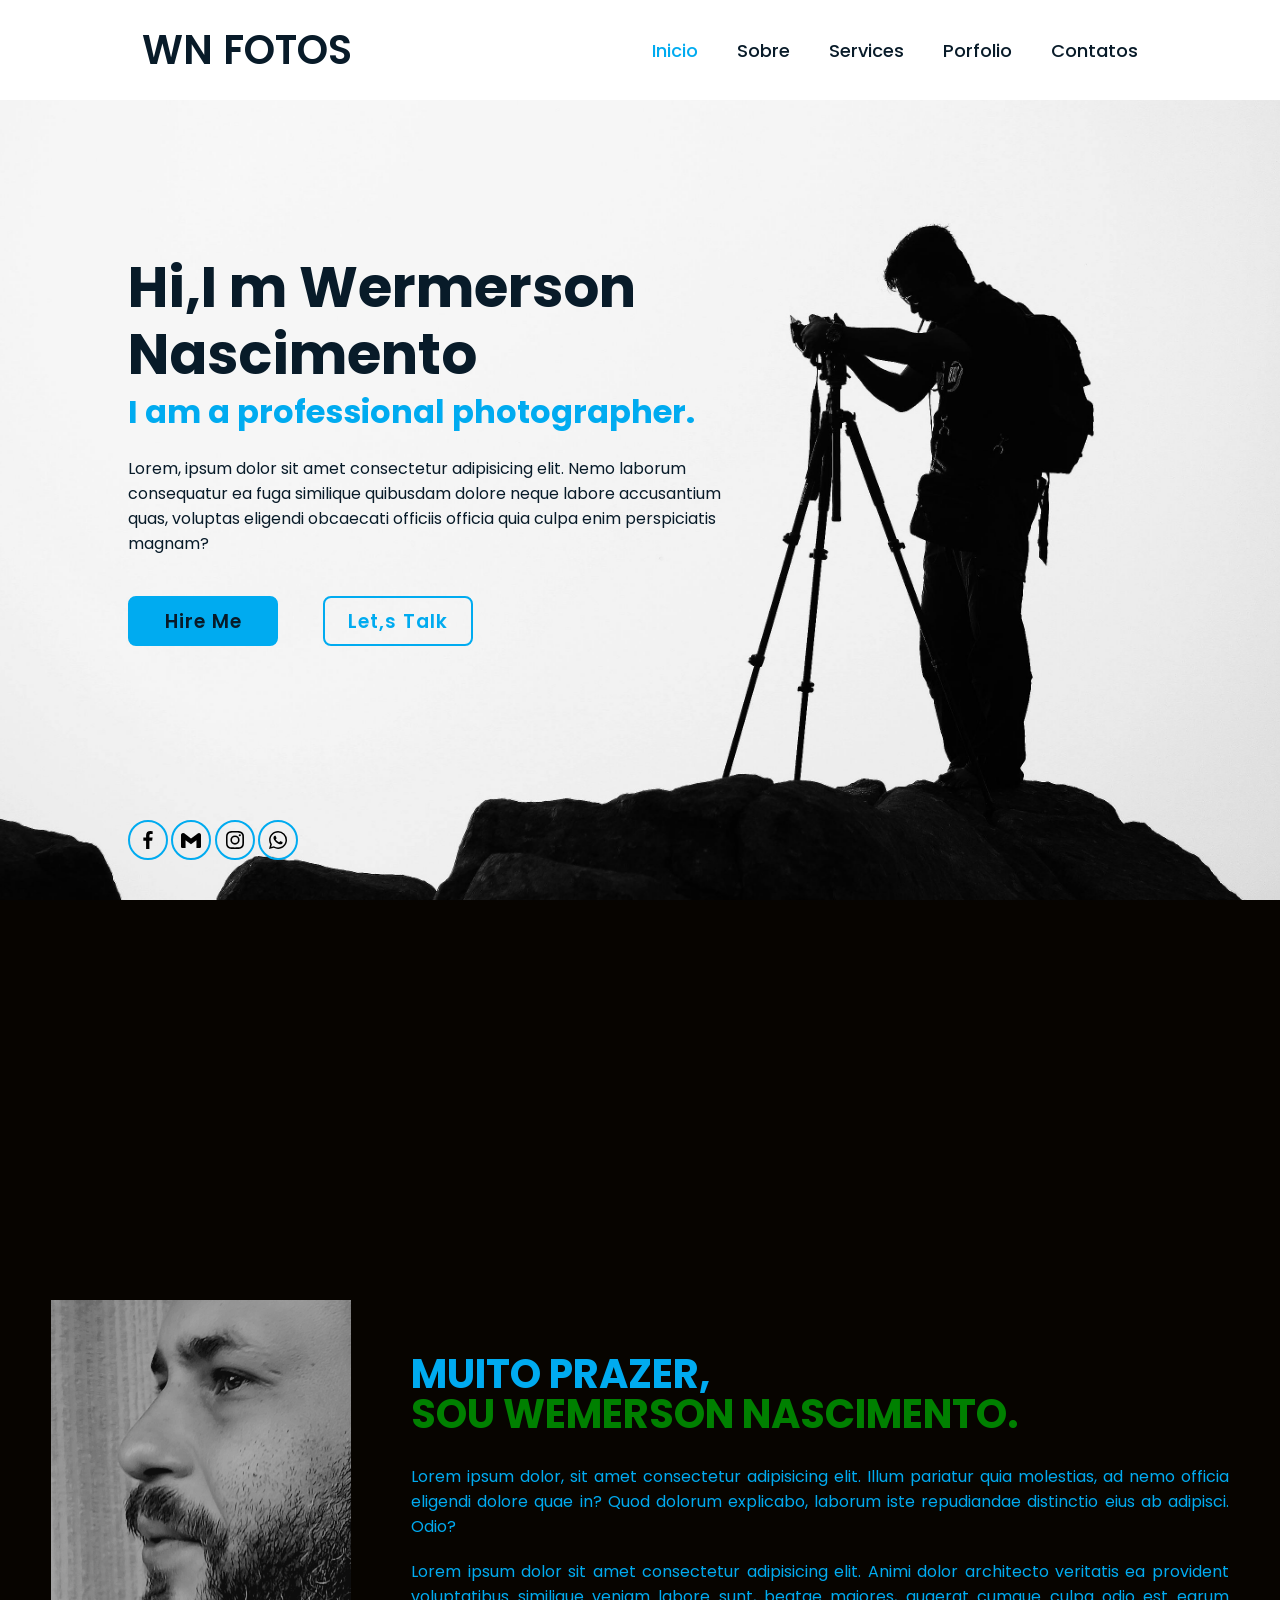
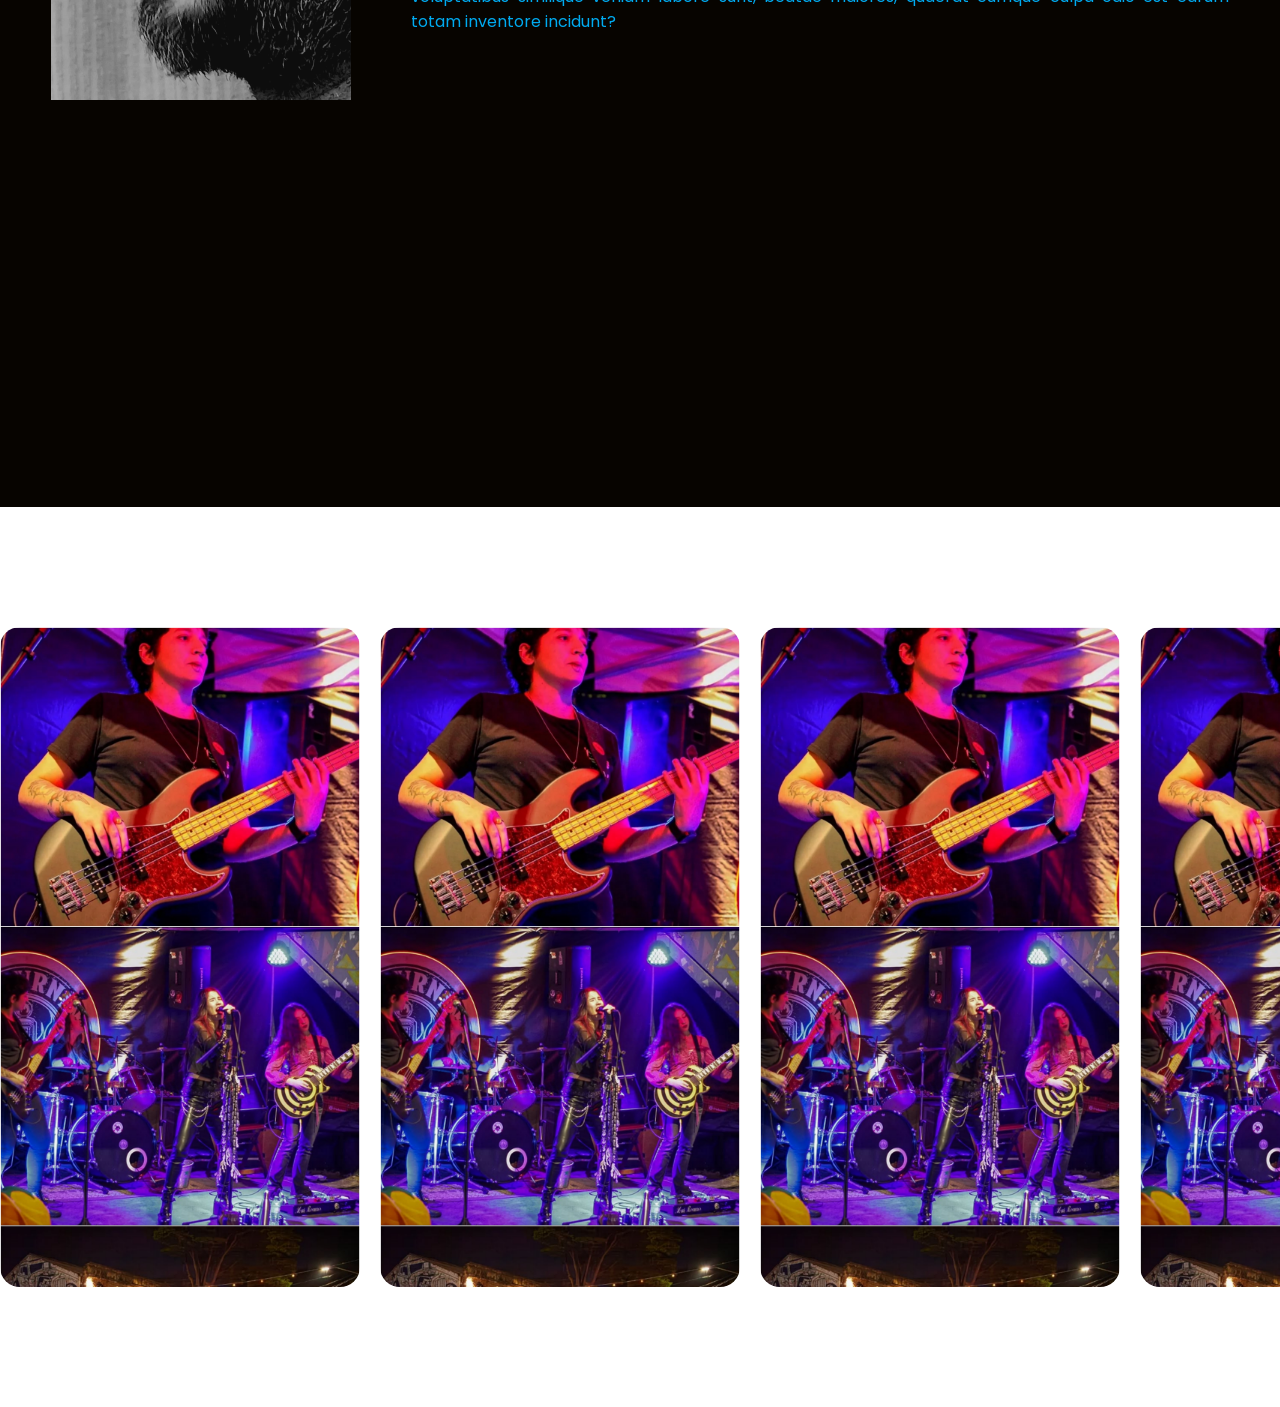
==== index.html @ 3c7fb1c6 "Add files via upload" ====
<!DOCTYPE html>
<html lang="PT-BR">
<head>
    <meta charset="UTF-8">
    <meta name="viewport" content="width=device-width, initial-scale=1.0">
    <title>WN FOTOGRAFIA</title>
    <link href='https://unpkg.com/boxicons@2.1.4/css/boxicons.min.css' rel='stylesheet'>
    <link rel="stylesheet" href="./styles.css">
</head>
<body>

    <header class="header">
        <a href="#" class="logo">WN FOTOS</a>

        <nav class="navbar">
            <a href="#" class="active">Inicio</a>
            <a href="#">Sobre</a>
            <a href="#">Services</a>
            <a href="#">Porfolio</a>
            <a href="#">Contatos</a>
        </nav>
    </header>

    <section class="home" id="home">
        <div class="home-content">
            <h1>Hi,I m Wermerson <br>Nascimento</h1>
            <h3>I am a professional photographer.</h3>
            <p>Lorem, ipsum dolor sit amet consectetur adipisicing elit. Nemo laborum consequatur ea fuga similique quibusdam dolore neque labore accusantium quas, voluptas eligendi obcaecati officiis officia quia culpa enim perspiciatis magnam?</p>
       
            <div class="btn-box">
                <a href="#">Hire Me </a>

                <a href="#">Let,s Talk </a>
            
            </div>
       </div>

       <div class="home-sci">
        <a href=""> <img src="/img/bxl-facebook.svg" alt="Facebook"></a>
        <a href=""> <img src="./img/bxl-gmail.svg" alt="Gmail"></a>
        <a href=""> <img src="./img/bxl-instagram.svg" alt="instagram"></a>
        <a href=""><img src="./img/bxl-whatsapp.svg" alt="bxl-whatsapp"></a>
       </div>


       <span class="home-imgHover"></span>


    </section>


    <!-- seçao sobre -->

    <section class="sobre" id="sobre">
        <div class="interface">
            <div class="flex">
                <div class="img-sobre">
                    <img src="/img/Img sobre.jpeg" alt="Foto perfil">
                </div>
                <div class="txt-sobre">
                    <h2>MUITO PRAZER,
                         <span>SOU WEMERSON NASCIMENTO.</span></h2>
                         <p>Lorem ipsum dolor, sit amet consectetur adipisicing elit. Illum pariatur quia molestias, ad nemo officia eligendi dolore quae in? Quod dolorum explicabo, laborum iste repudiandae distinctio eius ab adipisci. Odio?</p>
                         <p>Lorem ipsum dolor sit amet consectetur adipisicing elit. Animi dolor architecto veritatis ea provident voluptatibus similique veniam labore sunt, beatae maiores, quaerat cumque culpa odio est earum totam inventore incidunt?</p>

                         

                        
                    
                </div>

                
                
            </div>
        </div>
        

    </section>


    <!--Seçao services-->


    <section class="services" id="services">

        
       

        
            <div class="img-port site1"></div>
            <div class="img-port site2"></div>
            <div class="img-port site3"></div>
            <div class="img-port site3"></div>
       

      
    </section>

   
    
</body>
</html>
---- styles.css ----
@import url('https://fonts.googleapis.com/css2?family=Poppins:ital,wght@0,100;0,200;0,300;0,400;0,500;0,600;0,700;0,800;0,900;1,100;1,200;1,300;1,400;1,500;1,600;1,700;1,800;1,900&display=swap');



* {
   
    margin: 0 ;
    padding: 0;
    box-sizing: border-box;
    font-family: 'Poppins', sans-serif ;
    text-decoration: none;
    border: none;
    outline: none;
    scroll-behavior: smooth;
}

html{
    font-family: 'Poppins', sans-serif;
    font-size: 16px;
}




body {
  

    
  
    color: #081b29;

}

.header {
    position: fixed;
    top: 0;
    left: 0;
    width: 100%;
    padding: 20px 10px;
    background:white ;
    display: flex;
    justify-content:space-around;
    align-items: center;
    z-index: 100;
}

.logo   {
    position: relative;
    font-size: 40px;
    color: #081b29;
    text-decoration: none;
    font-weight: 600;
}

.logo::before{
    content: '' ;
    position: absolute;
    top: 0;
    right: 0;
    width: 100%;
    height: 100%;
    background: #f6f6f6;
    animation: showRight 1s ease forwards;
    animation-delay: .4s;
}

.header :hover{
    color:#00abf0;

}

.navbar a {
    font-size: 18px;
    color:#081b29;
    text-decoration: none;
    font-weight: 500;
    margin-left: 35px;

}

.navbar a:hover,
.navbar a.active{
    color:#00abf0;
}

.home {
    height: 100vh;
    background: url('/img/pexels-pok-rie-33563-305086.jpg') no-repeat;
    background-size: cover;
    background-position: center;
    display: flex;
    align-items: center;
    padding: 0 10%;

}

.home-content{
    
    max-width: 600px;

}

.home-content h1{
    position: relative;
    font-size: 56px;
    font-weight: 700;
    line-height: 1.2 ;

}


.home-content h1::before{
    content: '' ;
    position: absolute;
    top: 0;
    right: 0;
    width: 100%;
    height: 100%;
    background:#f6f6f6;
    animation: showRight 1s ease forwards;
    animation-delay: 1s;
}

.home-content h3{
    position: relative;
    font-size: 32px;
    font-weight: 700;
    color: #00abf0;
}


.home-content h3::before{
    content: '' ;
    position: absolute;
    top: 0;
    right: 0;
    width: 100%;
    height: 100%;
    background:#f6f6f6;
    animation: showRight 1s ease forwards;
    animation-delay: 1s;
}

.home-content p {
    position: relative;
    
    font-size: 16px;
    margin: 20px  0 40px;
    
}

.home-content p::before{
    content: '' ;
    position: absolute;
    top: 0;
    right: 0;
    width: 100%;
    height: 100%;
    background: #f6f6f6 ;
    animation: showRight 1s ease forwards;
    animation-delay: 1.6s;
}




.home-content .btn-box{
    position: relative;
    display: flex;
    justify-content: space-between;
    width: 345px;
    height: 50px;}


    .home-content .btn-box::before{
        content: '' ;
        position: absolute;
        top: 0;
        right: 0;
        width: 100%;
        height: 100%;
        background:#f6f6f6;
        animation: showRight 1s ease forwards;
        animation-delay: 1.9s;
        z-index: 2;
    }
    


.btn-box a {
    display: flex;
    position: relative;
    display: inline-flex;
    justify-content: center;
    align-items: center;
    width: 150px;
    height: 100%;
    background: #00abf0;
    border: 2px solid #00abf0;
    border-radius: 8px;
    font-size: 19px;
    color: #081b29;
    text-decoration: none;
    font-weight: 600;
    letter-spacing: 1px;
    z-index: 1;
    overflow: hidden;
    transition: .5s;
}

.btn-box a:hover {
    color: #00abf0;

}

.btn-box a:nth-child(2) {
    background: transparent;
    color: #00abf0;
}

.btn-box a:nth-child(2):hover {
    color: #081b29;
}

.btn-box a:nth-child(2)::before{
    background:#00abf0;
} 




.btn-box a::before {
    content: '';
    position: absolute;
    top: 0;
    left: 0;
    width: 0;
    height: 100%;
    background:#081b29;
    z-index: -1;
    transition: .5s;

}

.btn-box a:hover::before {
    width: 100%;
}


.home-sci{
    position:absolute;
bottom: 40px;
width: 170px;

display: flex;
justify-content: space-between;
}


.home-sci::before{
    content: '' ;
    position: absolute;
    top: 0;
    right: 0;
    width: 100%;
    height: 100%;
    background:#f6f6f6;
    animation: showRight 1s ease forwards;
    animation-delay: 2s;
    z-index: 2;
}



.home-sci a {
    position: relative;
    display: inline-flex;
    justify-content: center;
    align-items: center;
    width: 40px;
    height: 40px;
    background: transparent;
    border: 2px solid #00abf0 ;
    border-radius: 50%;
    font-size: 20px;
    color: #00abf0;
    text-decoration: none;
    z-index: 1;
    overflow: hidden;
    transition: .5s;
}

.home-sci a:hover{
    color: #081b29;
}

.home-sci a::before{
    content: '';
    position: absolute;
    top: 0;
    left: 0;
    width: 0;
    height: 100%;
    background: #00abf0 ;
    z-index: -1;
    transition: .5s;

}

.home-sci a:hover::before{
    width: 100%;
}

.home-imgHover{
    position: absolute;
    top: 0;
    right: 30px;
    width: 1000px;
    height: 100%;
    background: transparent;
    
    transition: .3s;
    animation: manipActiveHover .1s forwards;
    animation-delay: 4s;
    pointer-events: none;

}








/*animação de quadros-chave*/

@keyframes showRight{
    100%{
        width: 0;
    }


}


@keyframes manipActiveHover{
    100%{
        pointer-events: auto;
    }


}



/* Sobre */



.flex {
    display: flex;}



 





section.sobre{
    padding: 400px 4%;
    background-color: rgb(7, 4, 0);
}

section.sobre .flex{
    align-items: center;
    gap: 60px;
    
   
}

.sobre .txt-sobre {
    color:#00abf0;


}

.sobre .img-sobre img{

    height: 400px;
    left: 400px;
}

.sobre .txt-sobre h2 {
    font-size: 40px;
    line-height: 40px;
    margin-bottom: 30px;
}

.sobre .txt-sobre h2 span{
    color: green;
    display: block;
}
.sobre .txt-sobre p{
    margin: 20px 0;
    text-align: justify;



}

/*servicos*/


.services{
   

    height: 100vh;
    display: inline-flex;
    align-items: center;
    justify-content: center;
    gap: 20px;
   

}




    

.img-port{
    width: 360px;
    height:660px;
    
    background-position: 100% 0%;
    background-size: cover;
    border-radius:20px;
    cursor:pointer ;
    transition: 2s;
   
    
}

.img-port:hover{
    background-position: 100% 100%;
}

.site1{
    background-image: url(./img/img/cats.jpg);
    
}

.site2{
    background-image: url(./img/img/cats.jpg);
}

.site3{
    background-image: url(./img/img/cats.jpg);
}
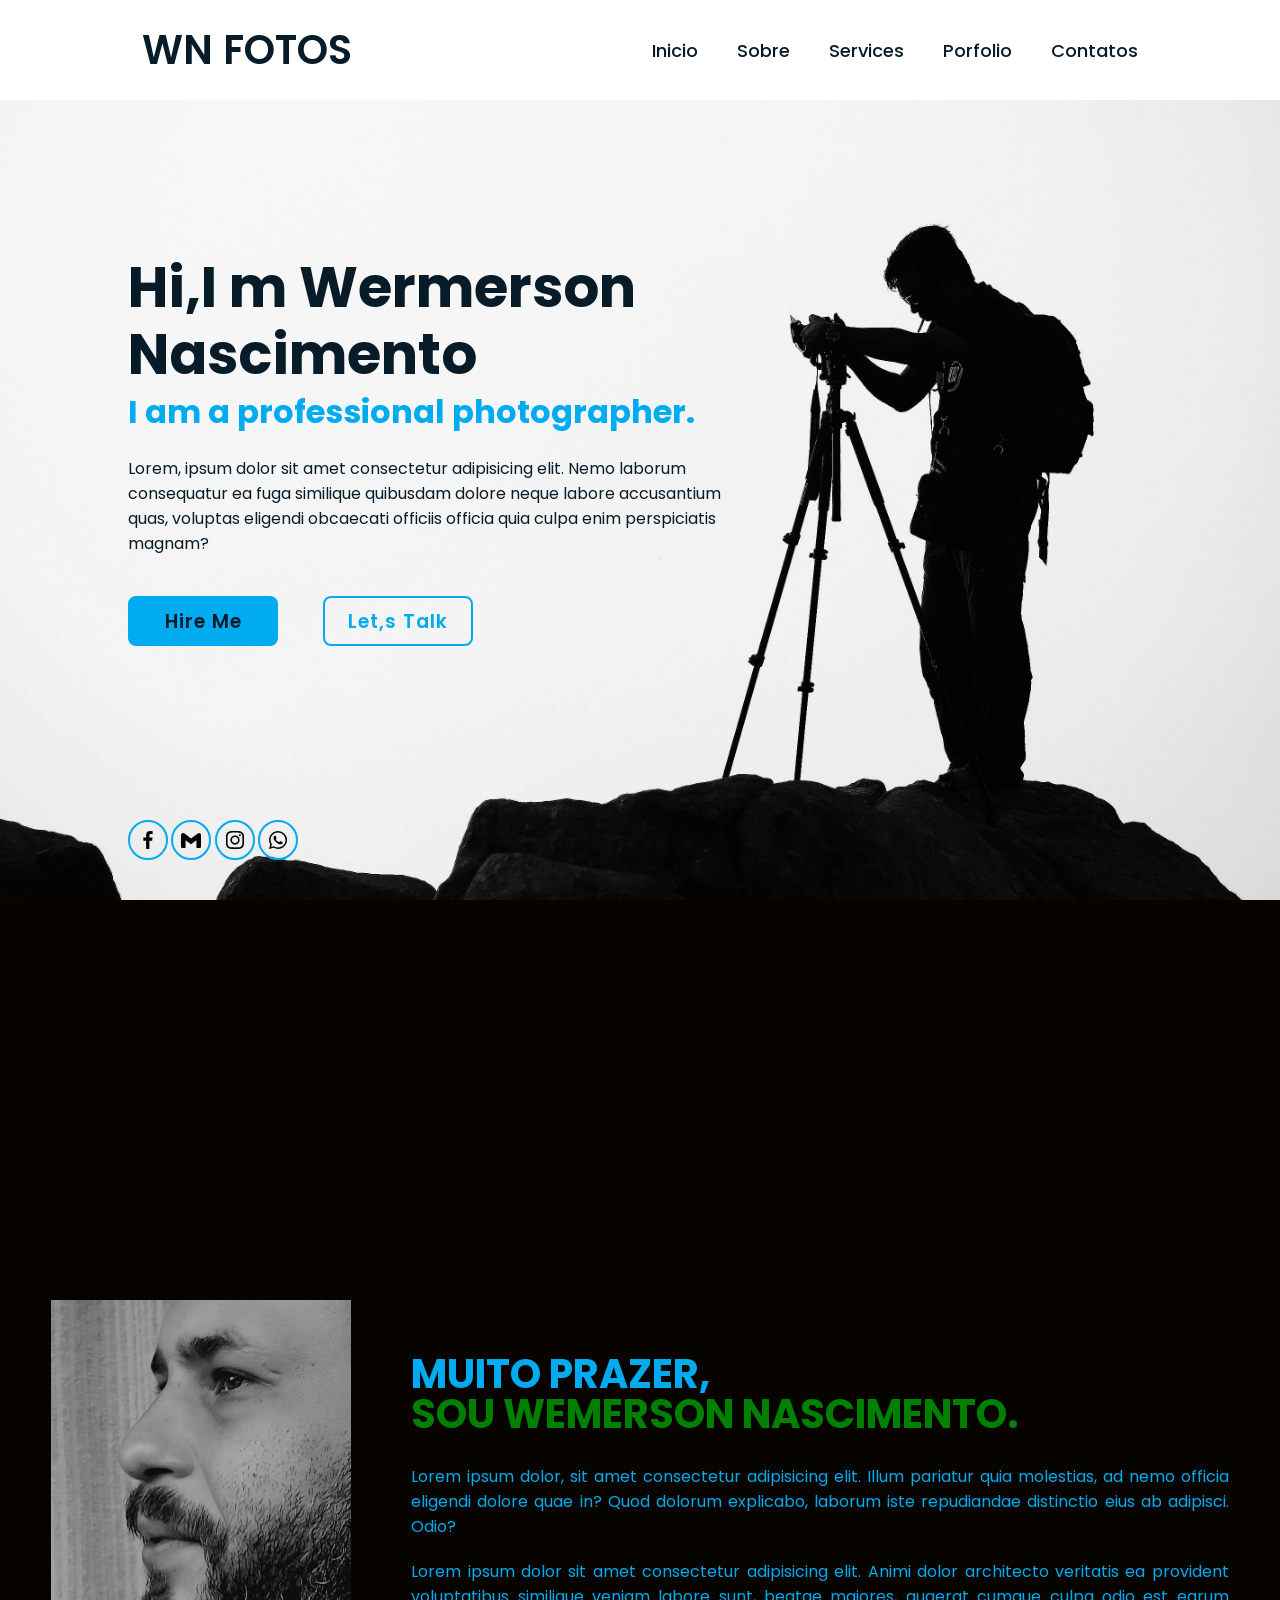
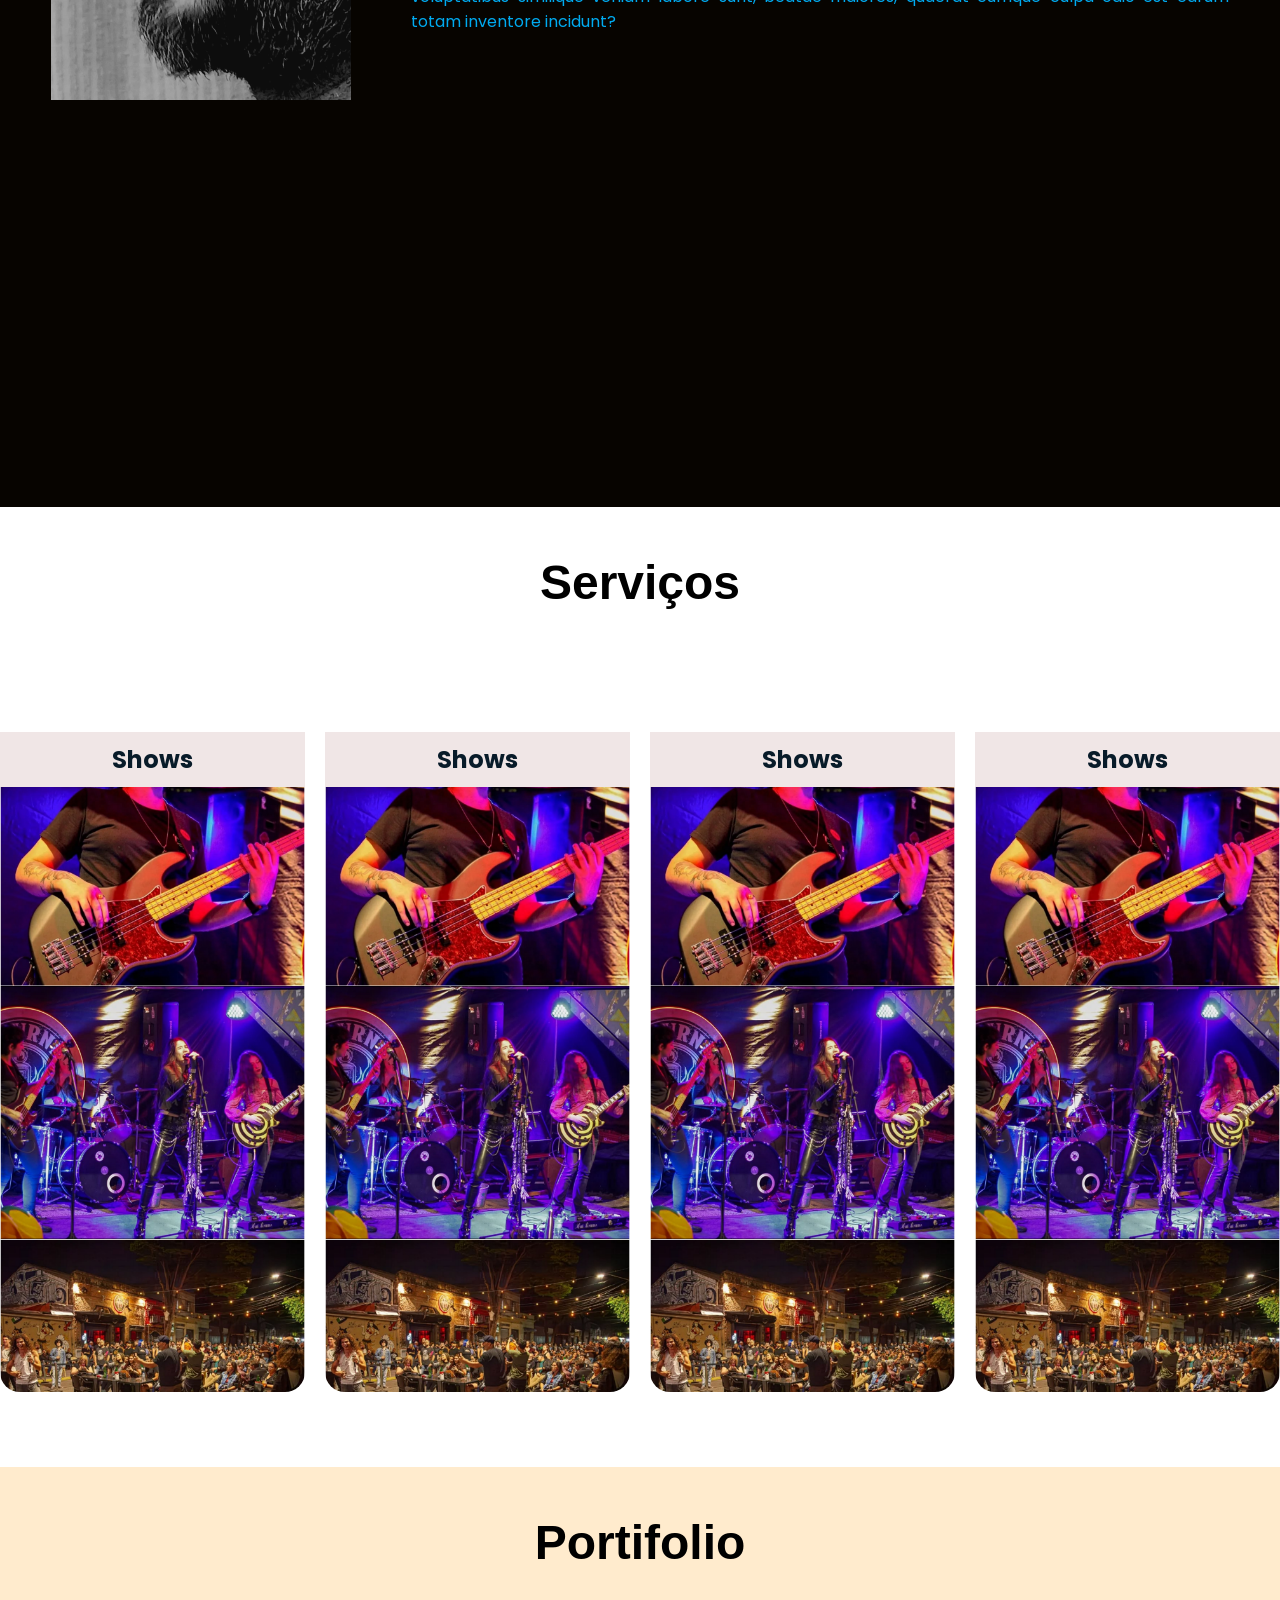
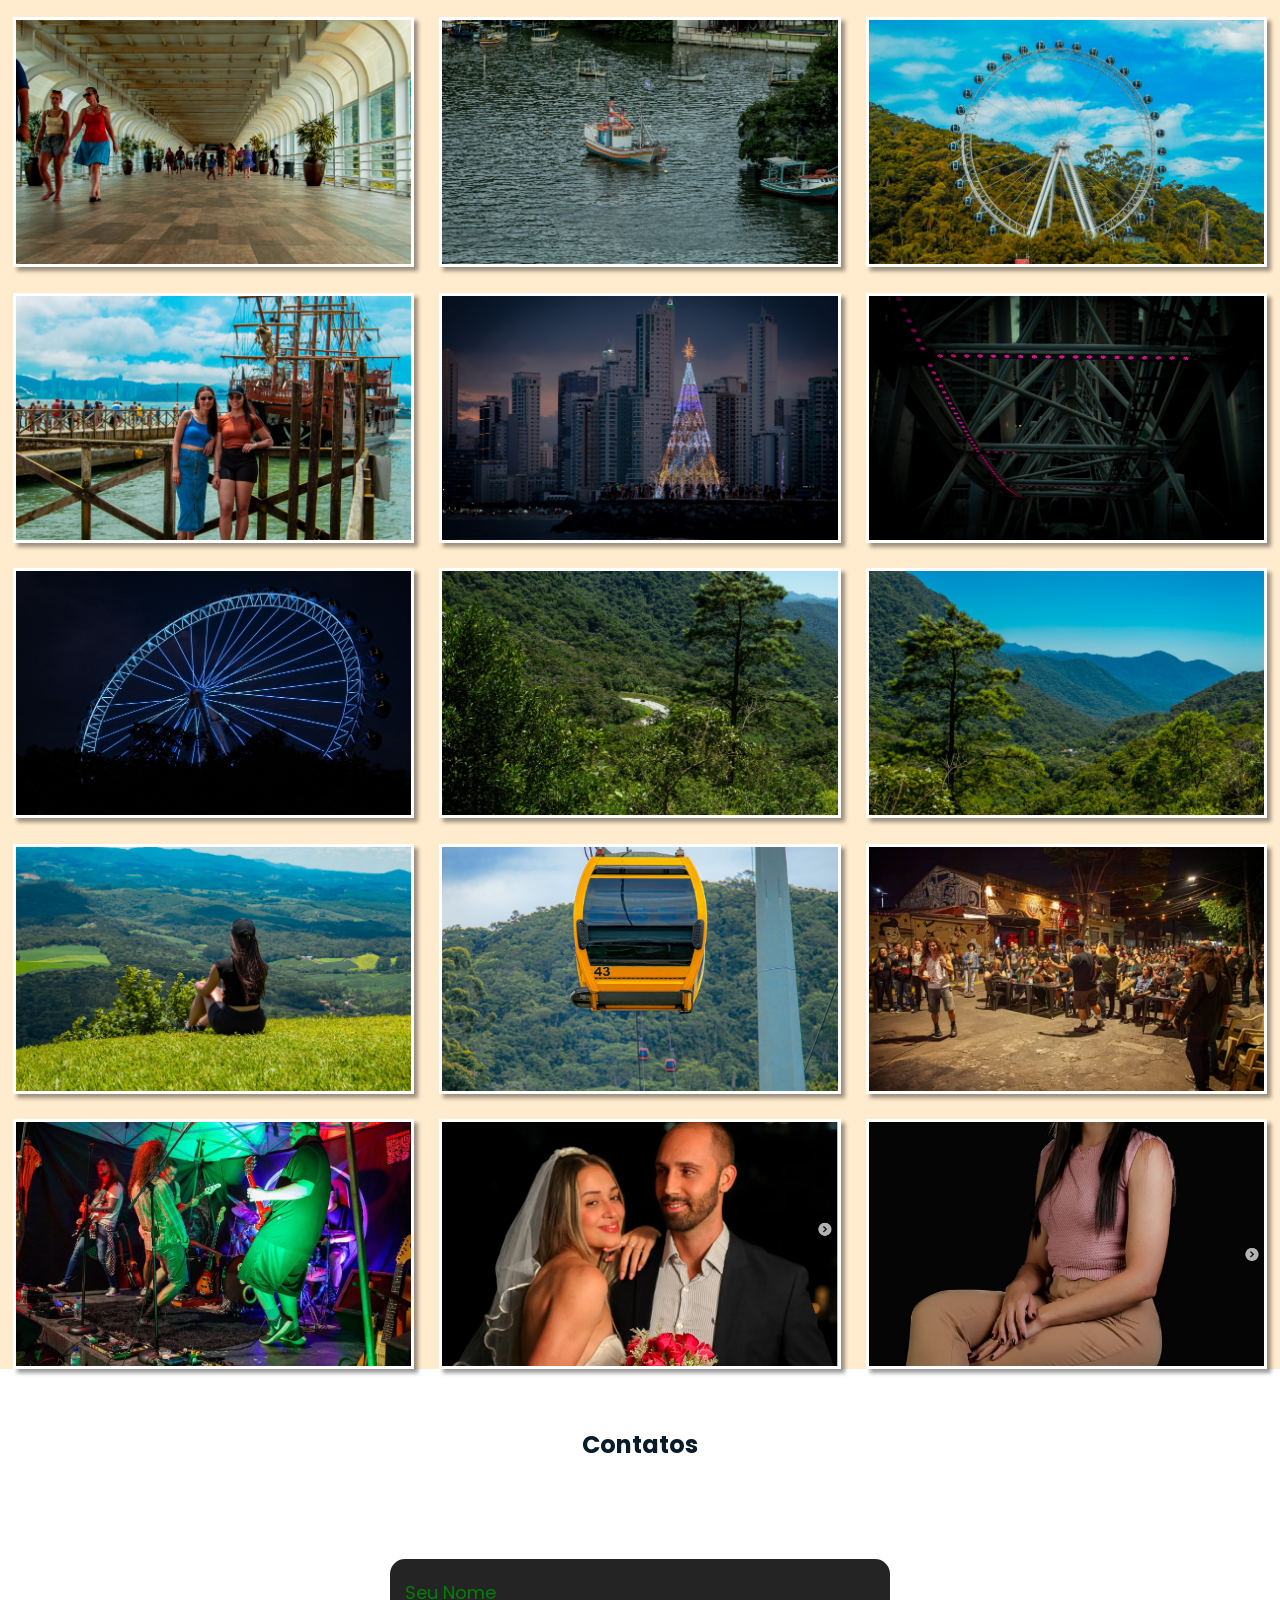
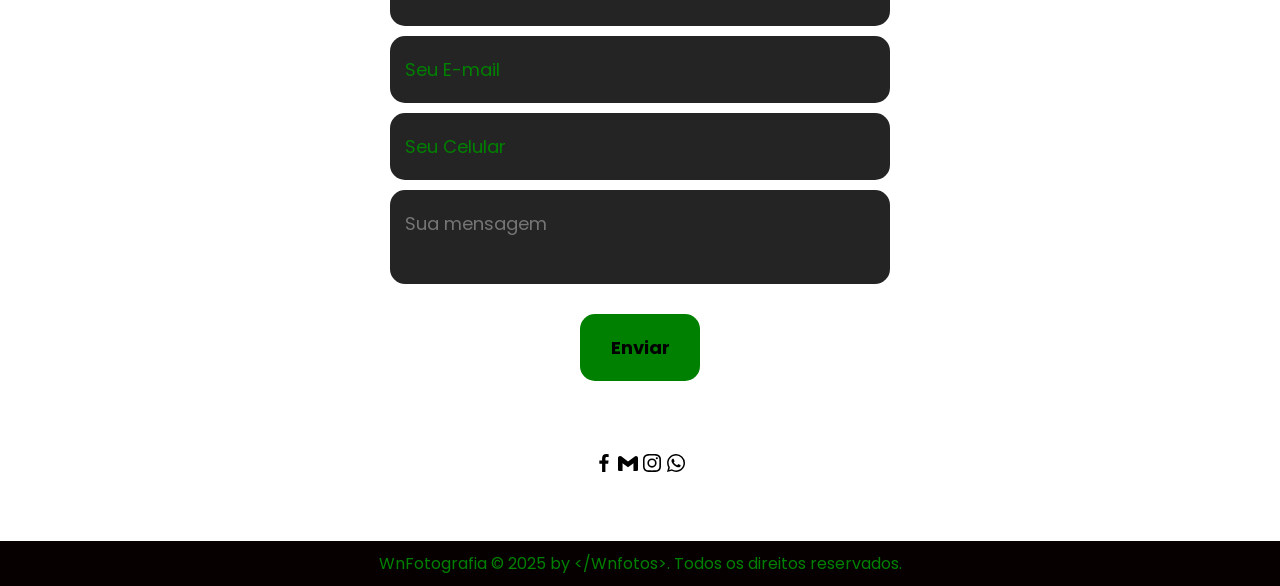
==== commit ee736af7: "Add files via upload" ====
--- a/index.html
+++ b/index.html
@@ -10,15 +10,18 @@
 <body>
 
     <header class="header">
-        <a href="#" class="logo">WN FOTOS</a>
-
-        <nav class="navbar">
-            <a href="#" class="active">Inicio</a>
-            <a href="#">Sobre</a>
-            <a href="#">Services</a>
-            <a href="#">Porfolio</a>
-            <a href="#">Contatos</a>
+        <a href="./index.html" class="logo">WN FOTOS</a>
+
+        <nav class="nav">
+            <a href="/index.html" >Inicio</a>
+            <a href="#sobre" >Sobre</a>
+            <a href="#services" >Services</a>
+            <a href="#Portifolio" >Porfolio</a>
+            <a href="#Contatos" >Contatos</a>
         </nav>
+
+   
+        
     </header>
 
     <section class="home" id="home">
@@ -83,20 +86,148 @@
 
     <section class="services" id="services">
 
-        
-       
-
-        
-            <div class="img-port site1"></div>
-            <div class="img-port site2"></div>
-            <div class="img-port site3"></div>
-            <div class="img-port site3"></div>
+
+
+        <div class="title"><h1>Serviços</h1></div>
+
+
+
+
+        
+       
+<div class="imgservices">
+    <div class="img-port site1">
+        <h2 class="descriçao">Shows</h2>
+    </div>
+<div class="img-port site2">
+    <h2 class="descriçao">Shows</h2>
+</div>
+<div class="img-port site3">
+    <h2 class="descriçao">Shows</h2>
+</div>
+<div class="img-port site3">
+    <h2 class="descriçao">Shows</h2>
+</div>
+
+
+</div>
+        
+            
        
 
       
     </section>
+
+
+    <!--seçao portifolio-->
+
+
+    <section class="Porfolio" id="Portifolio">
+
+        <div class="title"><h1>Portifolio</h1></div>
+        
+    
+    <div class="galery">
+
+        <a href="/img/Galeria/FOTO   (1).jpeg" class="galery-items">
+            <img src="/img/Galeria/FOTO   (1).jpeg"" alt="">
+        </a>
+        <a href="/img/Galeria/FOTO   (2).jpeg" class="galery-items">
+            <img src="/img/Galeria/FOTO   (2).jpeg"" alt="">
+        </a>
+        <a href="/img/Galeria/FOTO   (3).jpeg" class="galery-items">
+            <img src="/img/Galeria/FOTO   (3).jpeg"" alt="">
+        </a>
+        <a href="/img/Galeria/FOTO   (4).jpeg" class="galery-items">
+            <img src="/img/Galeria/FOTO   (4).jpeg"" alt="">
+        </a>
+        <a href="/img/Galeria/FOTO   (5).jpeg" class="galery-items">
+            <img src="/img/Galeria/FOTO   (5).jpeg"" alt="">
+        </a>
+        <a href="/img/Galeria/FOTO   (6).jpeg" class="galery-items">
+            <img src="/img/Galeria/FOTO   (6).jpeg"" alt="">
+        </a>
+        <a href="/img/Galeria/FOTO   (7).jpeg" class="galery-items">
+            <img src="/img/Galeria/FOTO   (7).jpeg"" alt="">
+        </a>
+        <a href="/img/Galeria/FOTO   (8).jpeg" class="galery-items">
+            <img src="/img/Galeria/FOTO   (8).jpeg"" alt="">
+        </a>
+        <a href="/img/Galeria/FOTO   (9).jpeg" class="galery-items">
+            <img src="/img/Galeria/FOTO   (9).jpeg"" alt="">
+        </a>
+        <a href="/img/Galeria/FOTO   (10).jpeg" class="galery-items">
+            <img src="/img/Galeria/FOTO   (10).jpeg"" alt="">
+        </a>
+        <a href="/img/Galeria/FOTO   (11).jpeg" class="galery-items">
+            <img src="/img/Galeria/FOTO   (11).jpeg"" alt="">
+        </a>
+        <a href="/img/Galeria/FOTO   (1).PNG" class="galery-items">
+            <img src="/img/Galeria/FOTO   (1).PNG"" alt="">
+        </a>
+        <a href="/img/Galeria/FOTO   (2).PNG" class="galery-items">
+            <img src="/img/Galeria/FOTO   (2).PNG"" alt="">
+        </a>
+        <a href="/img/Galeria/FOTO   (3).PNG" class="galery-items">
+            <img src="/img/Galeria/FOTO   (3).PNG"" alt="">
+        </a>
+        <a href="/img/Galeria/FOTO   (4).PNG" class="galery-items">
+            <img src="/img/Galeria/FOTO   (4).PNG"" alt="">
+        </a>
+       
+
+        
+
+    </div>
+
+
+
+
+
+</section>
+
+
+
+<section class="formulario" id="Contatos">
+
+
+    <div class="interface">
+        <h1 class="title">Contatos</h1>
+
+
+        <form action="">
+
+            <input type="text" placeholder="Seu Nome" required>
+            <input type="text" placeholder="Seu E-mail" required>
+            <input type="text" placeholder="Seu Celular" >
+
+            <textarea name="" id="" placeholder="Sua mensagem" required></textarea>
+
+            <div class="btn-enviar"><input type="submit" value="Enviar"></div>
+
+            
+                <div class="title">
+                    <a href=""> <img src="/img/bxl-facebook.svg" alt="Facebook"></a>
+                    <a href=""> <img src="./img/bxl-gmail.svg" alt="Gmail"></a>
+                    <a href=""> <img src="./img/bxl-instagram.svg" alt="instagram"></a>
+                    <a href=""><img src="./img/bxl-whatsapp.svg" alt="bxl-whatsapp"></a>
+                  </div>
+
+        </form>
+
+     
+
+    </div>
+
+   
+
+</section>
+
+
+<footer><P>WnFotografia &copy; 2025 by &lt;/Wnfotos&gt;. Todos os direitos reservados.</P></footer>
 
    
     
 </body>
+<script src="./script.js"></script>
 </html>
--- a/styles.css
+++ b/styles.css
@@ -72,7 +72,7 @@
 
 }
 
-.navbar a {
+.nav a {
     font-size: 18px;
     color:#081b29;
     text-decoration: none;
@@ -81,10 +81,16 @@
 
 }
 
-.navbar a:hover,
-.navbar a.active{
+.nav a:hover,
+.nav a.active{
     color:#00abf0;
 }
+
+
+
+
+
+
 
 .home {
     height: 100vh;
@@ -417,17 +423,57 @@
 /*servicos*/
 
 
-.services{
-   
-
-    height: 100vh;
-    display: inline-flex;
+.title {
+    display: flex;
+    text-align: center;
+    margin-right: auto;
+    margin-left: auto;
+    top:1%;
+    height: 150px;
+    justify-content: center;
+    align-items: center;
+    
+}
+
+
+.title h1{
+   font-family: Arial, Helvetica, sans-serif;
+   font-size: 3rem;
+   font-weight: 900;
+   color: black;
+}
+
+
+.imgservices{
+   
+
+    height: 90vh;
+    display: flex;
     align-items: center;
     justify-content: center;
     gap: 20px;
-   
-
-}
+    margin-left: auto;
+    margin-left: auto;
+    text-align: center;
+    top: 20%;
+   
+
+}
+.descriçao {
+   
+    
+    left: 0;
+    width: 100%;
+    background-color: #f0e6e6;
+    text-align: center;
+    padding: 10px;
+    
+ 
+}
+
+
+
+
 
 
 
@@ -465,3 +511,129 @@
 }
 
 
+
+/*Portifolio*/
+
+
+.Porfolio{
+    background-color: blanchedalmond;
+}
+
+
+.galery {
+    display: flex;
+    flex-wrap: wrap;
+    justify-content: space-evenly;
+    gap: 2vw;
+    padding: 0 1vw;
+
+
+}
+
+.galery-items{ 
+    
+    width: 340px;
+    height: 250px;
+   border: 3px solid #fff;
+    box-shadow: 4px 4px  4px #0006;
+    flex-grow: 1;
+    transition: transform .1s linear;
+   
+
+
+}
+
+.galery-items:hover{
+    transform: scale(1.3);
+}
+
+
+.galery-items img{
+    width: 100%;
+    height: 100%;
+    object-fit: cover;
+   
+}
+
+
+/*Contatos*/
+
+
+section.formulario {
+    padding: 80p 4%;
+}
+
+
+form{
+    max-width: 500px;
+    margin:0 auto;
+    display: flex;
+    justify-content: center;
+    flex-direction: column;
+    gap: 10px;
+    margin-top: 40px;
+
+}
+
+form input,form textarea{
+    width: 100%;
+    background-color: #242424;
+    border: 0;
+    outline: 0;
+    padding: 20px 15px;
+    border-radius: 15px;
+    color: #fff;
+    font-size: 18px;
+
+
+}
+
+
+form input::placeholder{
+    color:green;
+}
+
+
+form textarea{
+    resize:none;
+    max-height: 200px;
+
+}
+
+form .btn-enviar{
+    margin-top: 20px;
+    text-align: center;
+}
+
+
+form .btn-enviar input{
+    width: 120px;
+    background-color: green;
+    color: #000;
+cursor: pointer;
+font-weight: 700;
+transition: .2s;
+
+}
+
+
+form .btn-enviar input:hover{
+    box-shadow: 0px 0px 8px #00ff08;
+    transform: scale(1.05);
+}
+
+footer p{
+      
+    left: 0;
+    width: 100%;
+    background-color: #070000;
+    text-align: center;
+    padding: 10px;
+    color: green;
+    
+}
+
+
+
+
+
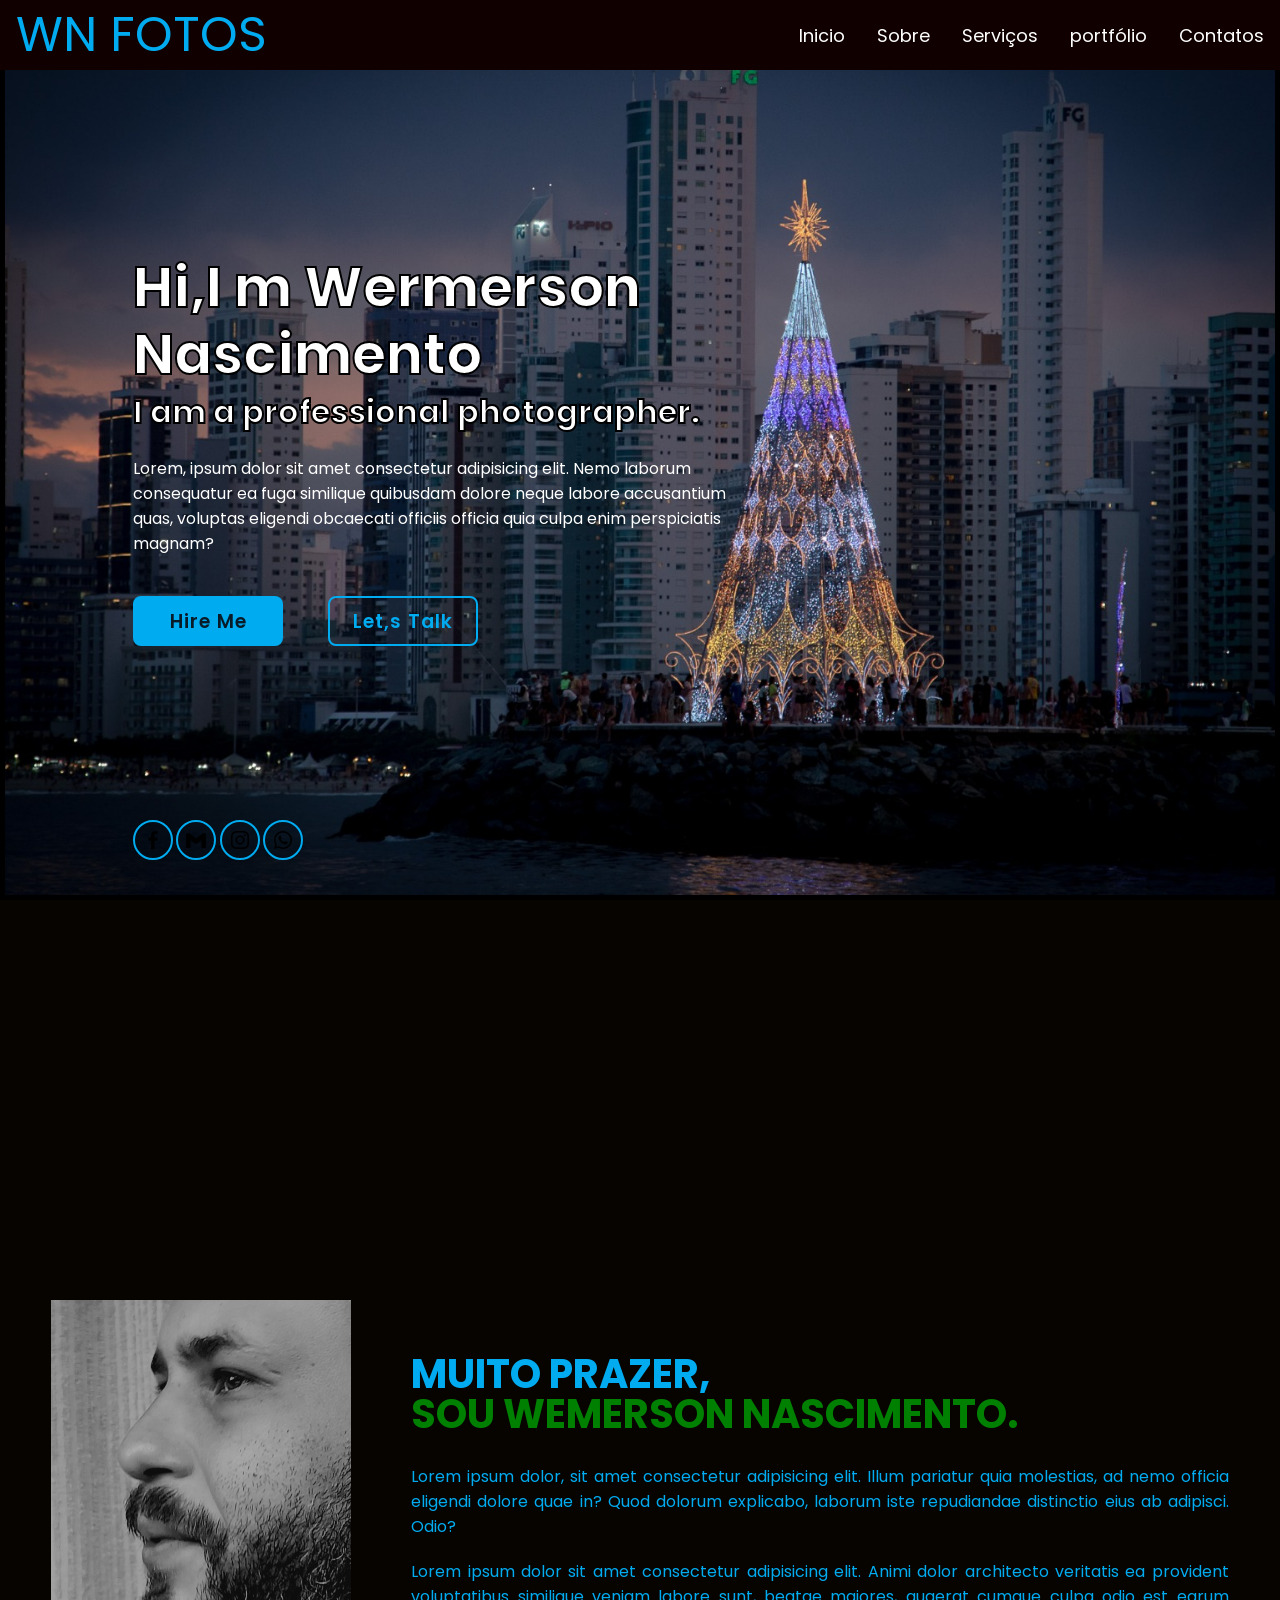
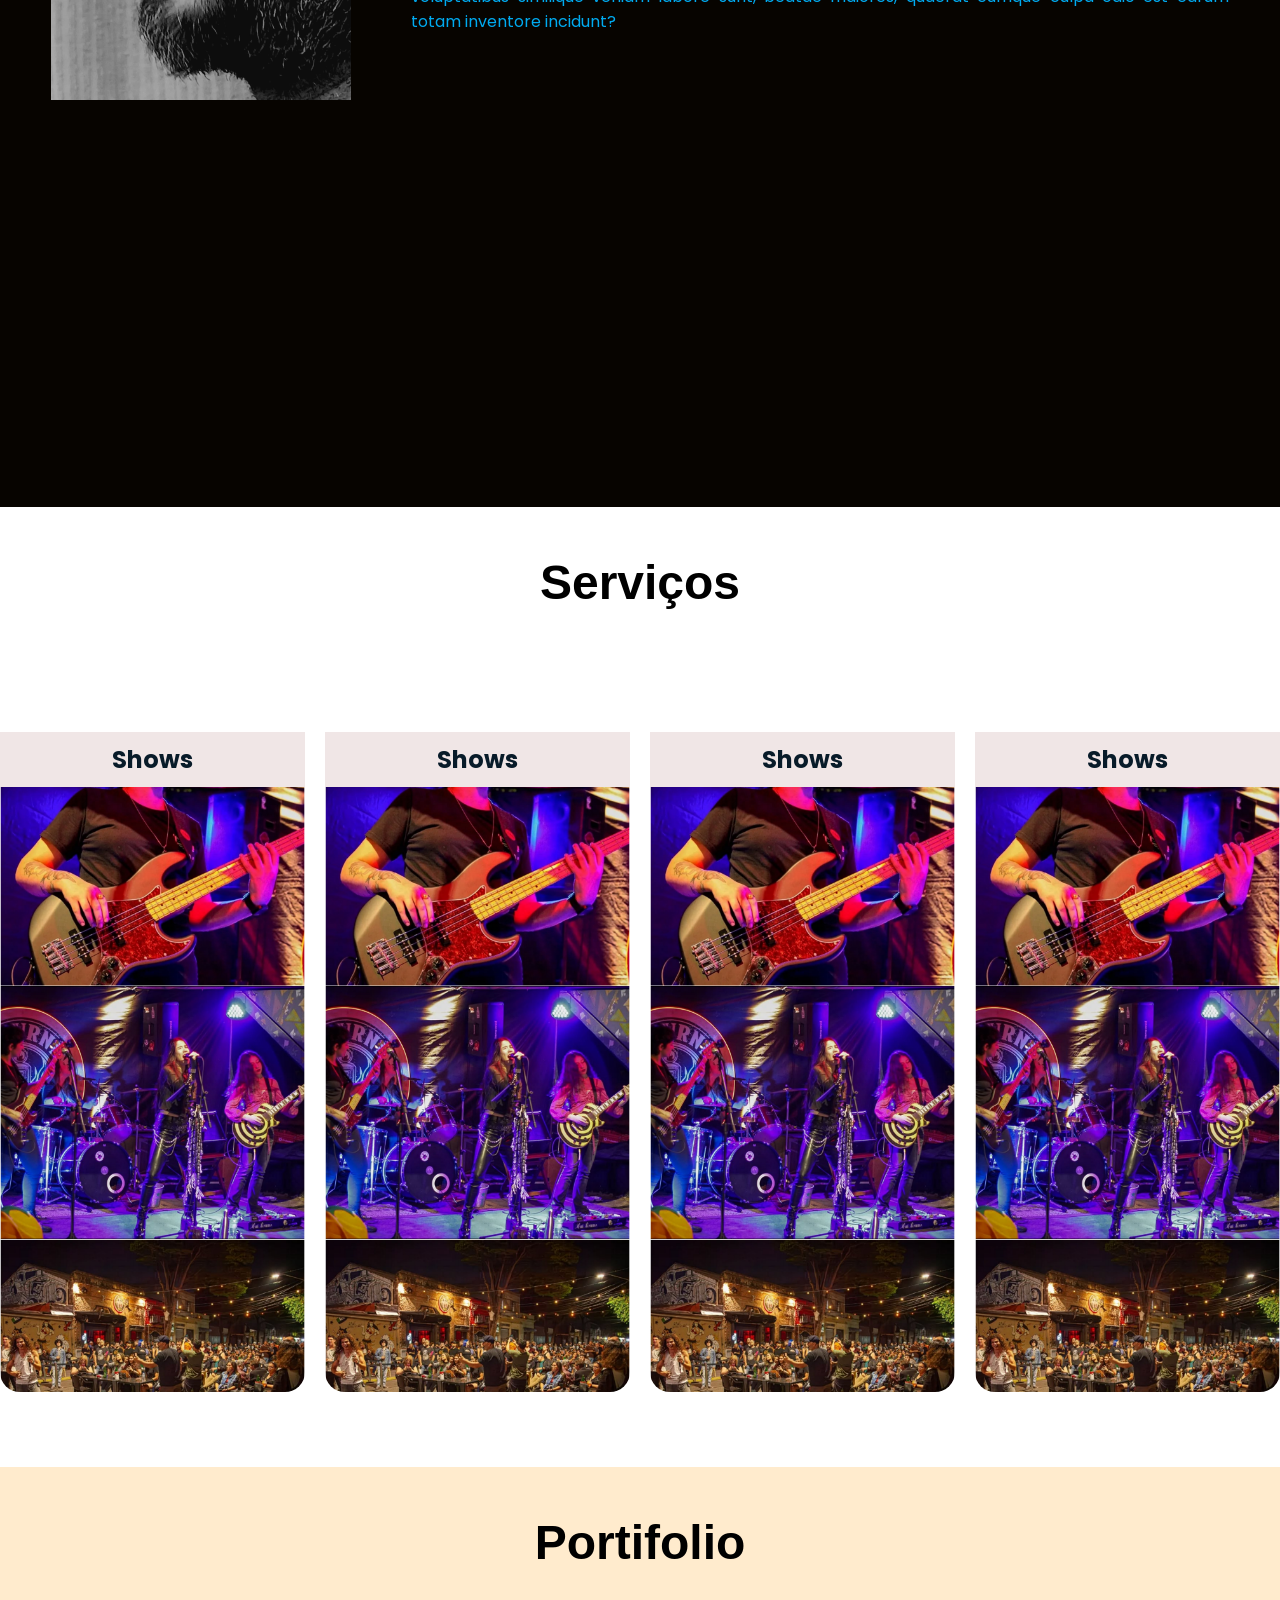
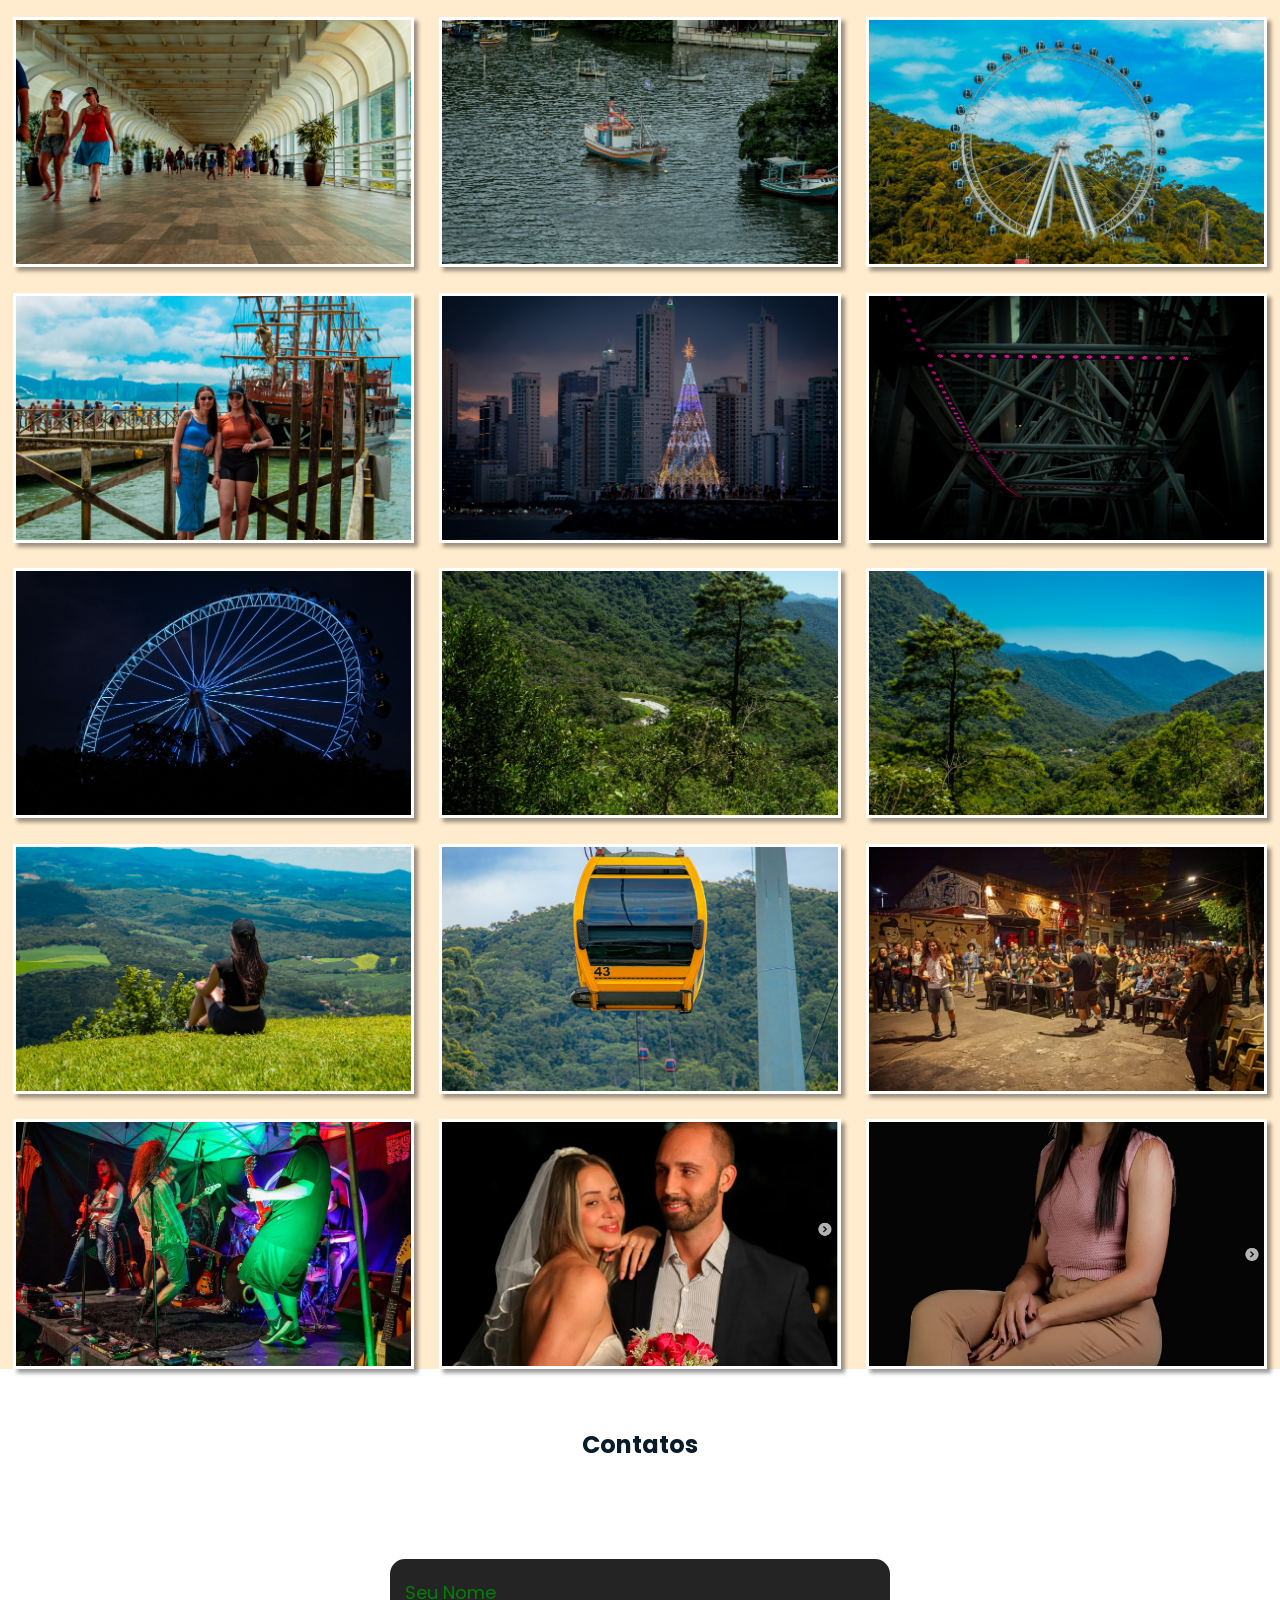
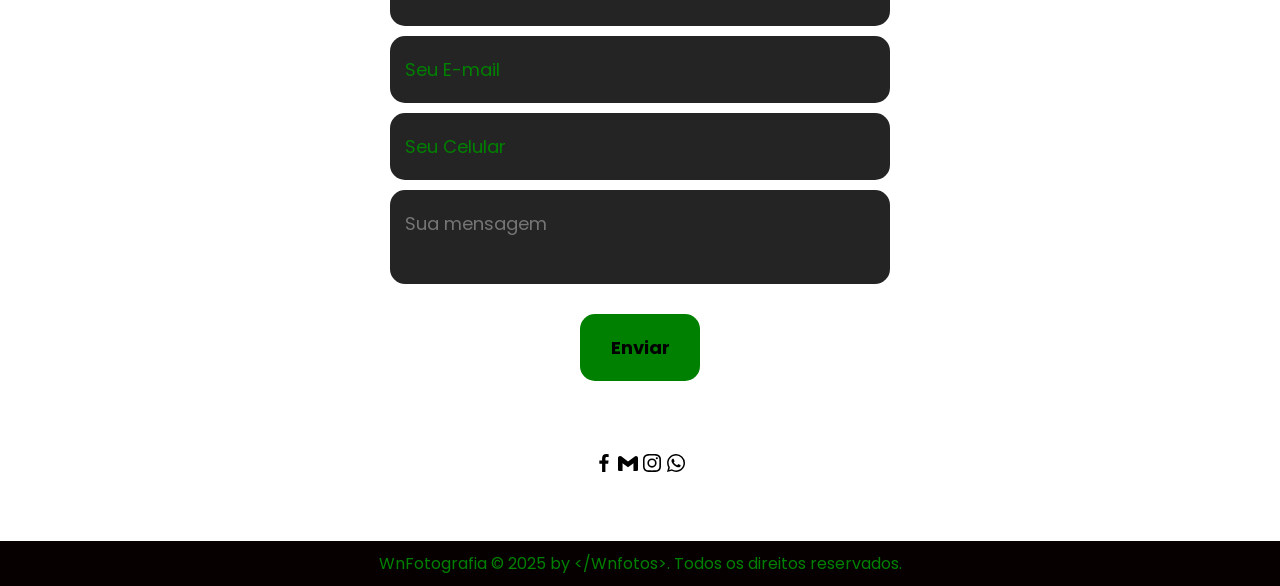
==== commit 93e171ec: "Add files via upload" ====
--- a/index.html
+++ b/index.html
@@ -9,20 +9,22 @@
 </head>
 <body>
 
+
     <header class="header">
-        <a href="./index.html" class="logo">WN FOTOS</a>
-
         <nav class="nav">
-            <a href="/index.html" >Inicio</a>
-            <a href="#sobre" >Sobre</a>
-            <a href="#services" >Services</a>
-            <a href="#Portifolio" >Porfolio</a>
-            <a href="#Contatos" >Contatos</a>
+            <a href="./index.html" class="logo">WN FOTOS</a>
+          <button class="hamburger"></button>
+          <ul class="nav-list">
+            <li><a href="/index.html">Inicio</a></li>
+            <li><a href="#sobre">Sobre</a></li>
+            <li><a href="#services">Serviços</a></li>
+            <li><a href="#Portifolio">portfólio</a></li>
+            <li><a href="#Contatos">Contatos</a></li>
+          </ul>
         </nav>
+      </header>
 
    
-        
-    </header>
 
     <section class="home" id="home">
         <div class="home-content">
--- a/styles.css
+++ b/styles.css
@@ -34,58 +34,149 @@
 
 }
 
+
 .header {
+    cursor: pointer;
+    
+    
+    
+    width: 100%;
+    
+    background:rgb(17, 0, 0) ;
+    
+    
+    
+  
     position: fixed;
-    top: 0;
-    left: 0;
-    width: 100%;
-    padding: 20px 10px;
-    background:white ;
-    display: flex;
-    justify-content:space-around;
+    z-index: 1000;
+    
+    padding-inline: 16px;
+  }
+  
+  .nav {
+    max-width: 1280px;
+    height: 70px;
+    margin-inline: auto;
+  
+    display: flex;
+    justify-content: space-between;
     align-items: center;
-    z-index: 100;
-}
-
-.logo   {
+  }
+
+  .nav a{
+    color: #00abf0;
+  }
+  
+  .logo {
+    font-size: 48px;
+  }
+  
+  .nav-list {
+    display: flex;
+    gap: 32px;
+    list-style: none;
+  }
+  
+  .nav-list a {
+    font-size: 18px;
+    color: #fff;
+    padding-block: 16px;
+  }
+  
+  .hero {
+    height: calc(100vh - 70px);
+    
+  }
+  
+  .hamburger {
+    display: none;
+    border: none;
+    background: none;
+    border-top: 3px solid #fff;
+    cursor: pointer;
+  }
+  
+  .hamburger::after,
+  .hamburger::before {
+    content: " ";
+    display: block;
+    width: 30px;
+    height: 3px;
+    background: #fff;
+    margin-top: 5px;
     position: relative;
-    font-size: 40px;
-    color: #081b29;
-    text-decoration: none;
-    font-weight: 600;
-}
-
-.logo::before{
-    content: '' ;
-    position: absolute;
-    top: 0;
-    right: 0;
-    width: 100%;
-    height: 100%;
-    background: #f6f6f6;
-    animation: showRight 1s ease forwards;
-    animation-delay: .4s;
-}
-
-.header :hover{
-    color:#00abf0;
-
-}
-
-.nav a {
-    font-size: 18px;
-    color:#081b29;
-    text-decoration: none;
-    font-weight: 500;
-    margin-left: 35px;
-
-}
-
-.nav a:hover,
-.nav a.active{
-    color:#00abf0;
-}
-
+    transition: 0.3s;
+  }
+  
+  @media (max-width: 750px) {
+    .hamburger {
+      display: block;
+      z-index: 1;
+      cursor: pointer;
+    }
+  
+    .nav-list {
+      position: fixed;
+      top: 0;
+      left: 0;
+      width: 100vw;
+      height: 30vh;
+      background: #00abf0;
+      clip-path: circle(40px at 90% -15%);
+      transition: 1s ease-out;
+  
+      flex-direction: column;
+      justify-content: space-around;
+      align-items: center;
+      gap: 0;
+  
+      pointer-events: none;
+    }
+  
+    .nav-list a {
+      font-size: 24px;
+      opacity: 0;
+    }
+  
+    .nav-list li:nth-child(1) a {
+      transition: 0.5s 0.2s;
+    }
+  
+    .nav-list li:nth-child(2) a {
+      transition: 0.5s 0.4s;
+    }
+  
+    .nav-list li:nth-child(3) a {
+      transition: 0.5s 0.6s;
+    }
+  
+    /* Estilos ativos */
+  
+    .nav.active .nav-list {
+      clip-path: circle(1500px at 90% -15%);
+      pointer-events: all;
+    }
+  
+    .nav.active .nav-list a {
+      opacity: 1;
+    }
+  
+    .nav.active .hamburger {
+      position: fixed;
+      top: 26px;
+      right: 16px;
+      border-top-color: transparent;
+    }
+  
+    .nav.active .hamburger::before {
+      transform: rotate(135deg);
+    }
+  
+    .nav.active .hamburger::after {
+      transform: rotate(-135deg);
+      top: -7px;
+    }
+  }
 
 
 
@@ -94,26 +185,38 @@
 
 .home {
     height: 100vh;
-    background: url('/img/pexels-pok-rie-33563-305086.jpg') no-repeat;
+    background: url('./img/Background\ \(2\).jpeg') no-repeat;
     background-size: cover;
     background-position: center;
     display: flex;
     align-items: center;
     padding: 0 10%;
+    border: 5px solid black;
 
 }
 
 .home-content{
     
     max-width: 600px;
-
-}
+  
+
+}
+
+
 
 .home-content h1{
     position: relative;
     font-size: 56px;
     font-weight: 700;
     line-height: 1.2 ;
+    color: white;
+    -webkit-text-stroke: 2px black;
+    text-stroke: 2px black;
+    
+    
+   
+    
+    
 
 }
 
@@ -125,9 +228,11 @@
     right: 0;
     width: 100%;
     height: 100%;
-    background:#f6f6f6;
+    background:transparent;
     animation: showRight 1s ease forwards;
-    animation-delay: 1s;
+    animation-delay: 0.1s;
+    
+    
 }
 
 .home-content h3{
@@ -135,6 +240,11 @@
     font-size: 32px;
     font-weight: 700;
     color: #00abf0;
+    color: white;
+    -webkit-text-stroke: 2px black;
+    text-stroke: 2px black;
+   
+   
 }
 
 
@@ -148,6 +258,9 @@
     background:#f6f6f6;
     animation: showRight 1s ease forwards;
     animation-delay: 1s;
+    color: white;
+    -webkit-text-stroke: 2px black;
+    text-stroke: 2px black;
 }
 
 .home-content p {
@@ -155,6 +268,9 @@
     
     font-size: 16px;
     margin: 20px  0 40px;
+    color: white;
+    
+   
     
 }
 
@@ -637,3 +753,5 @@
 
 
 
+
+
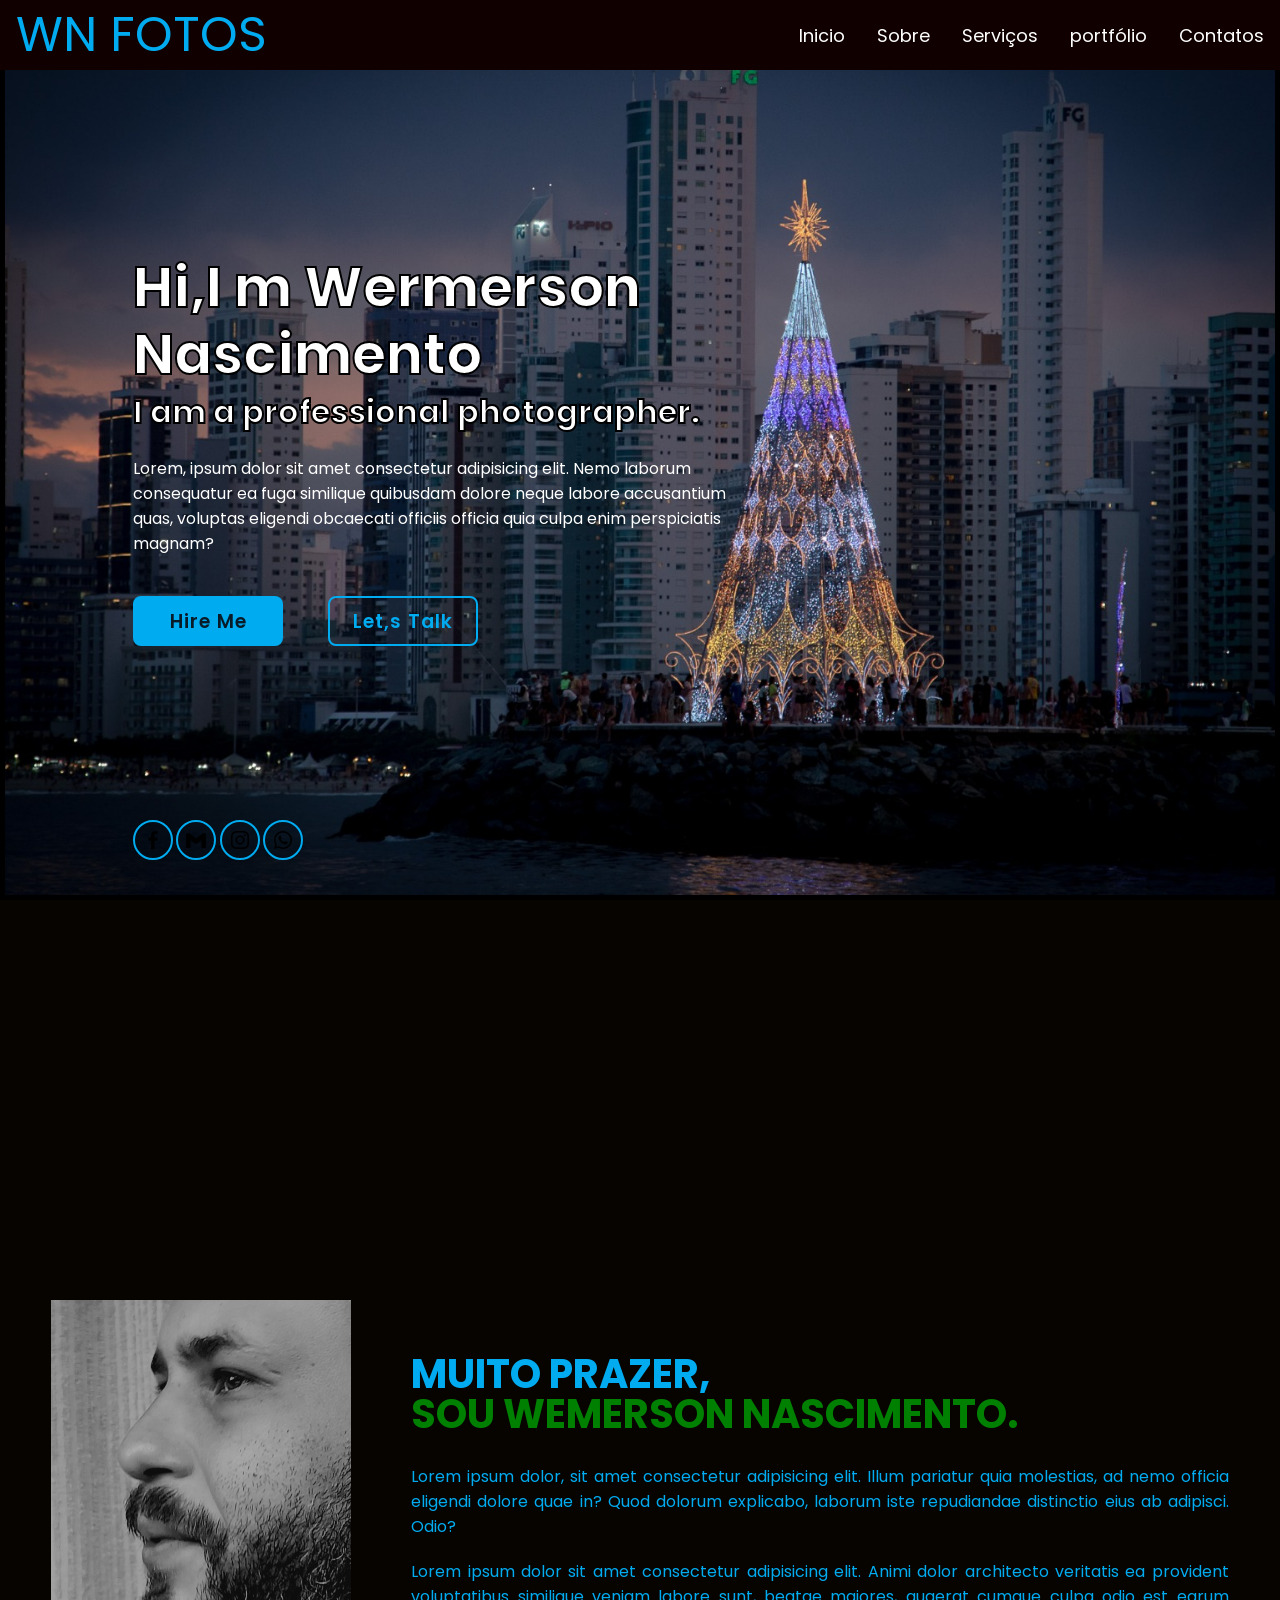
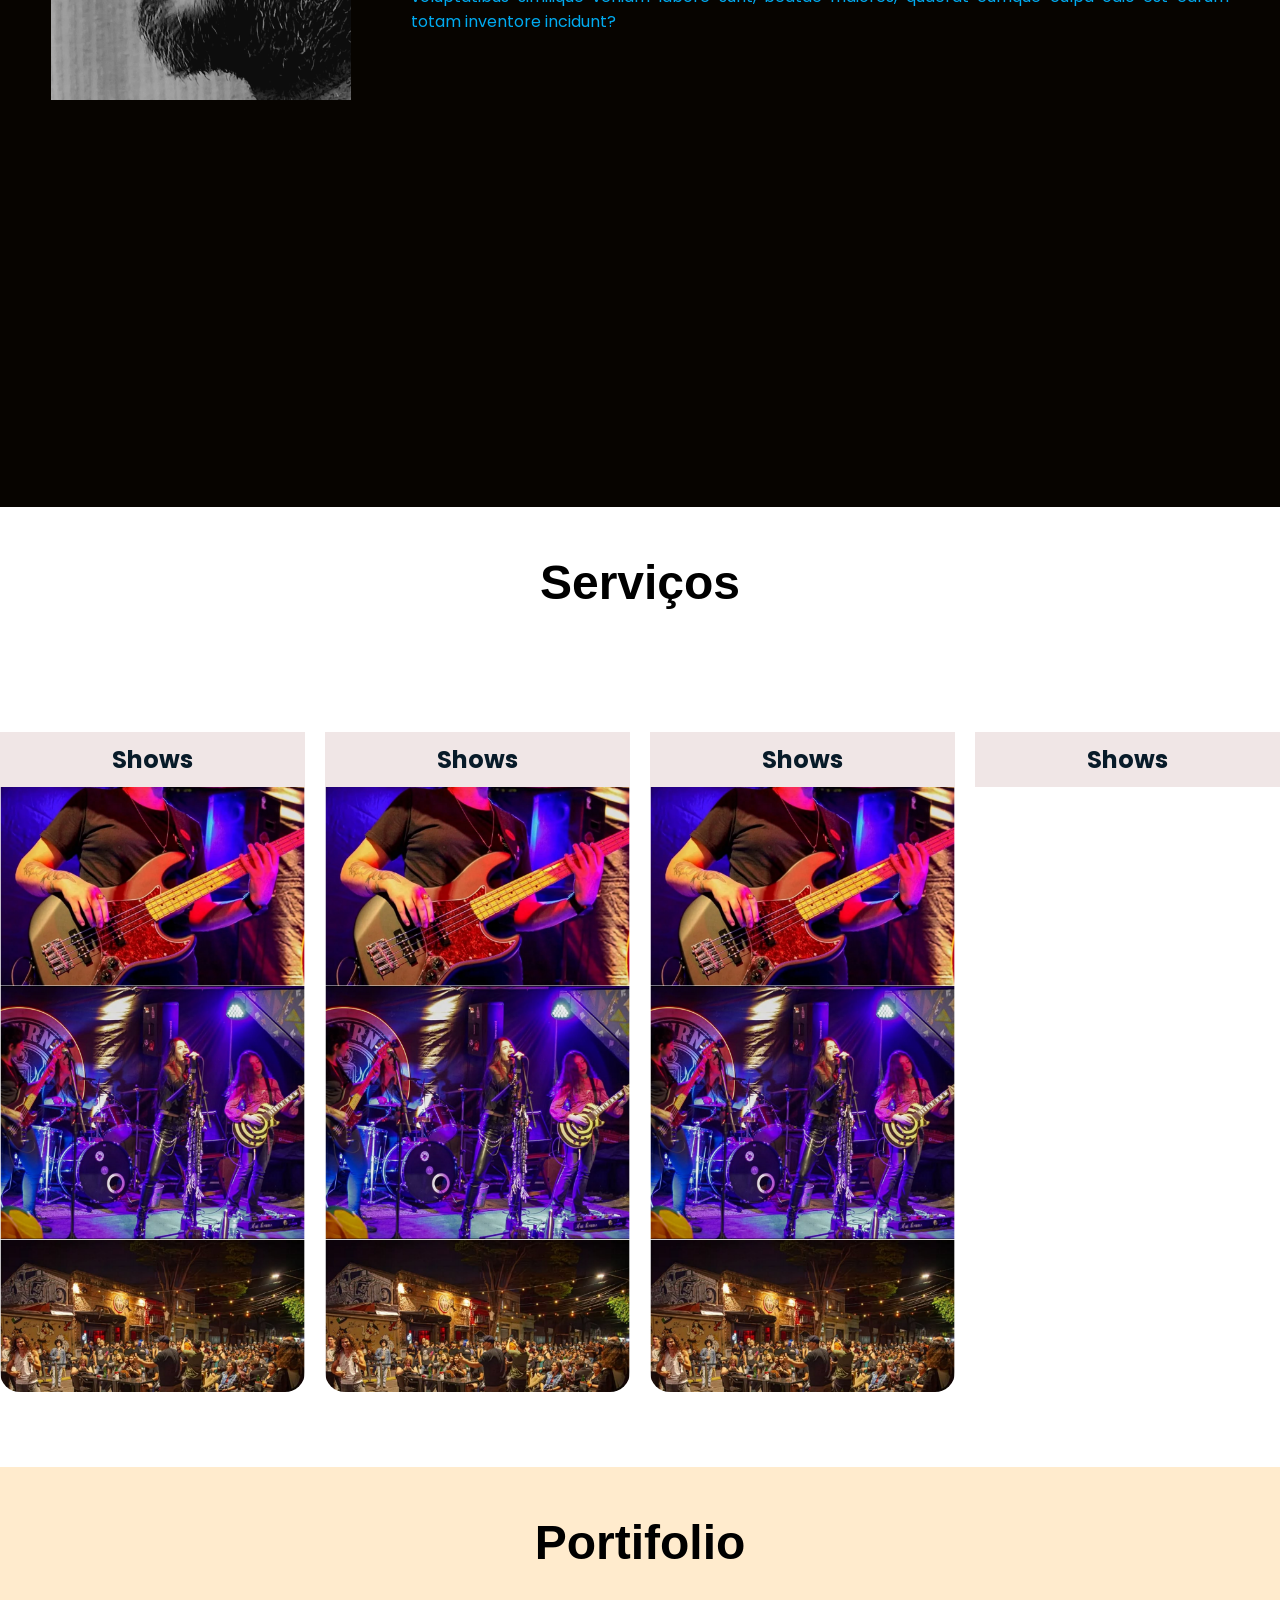
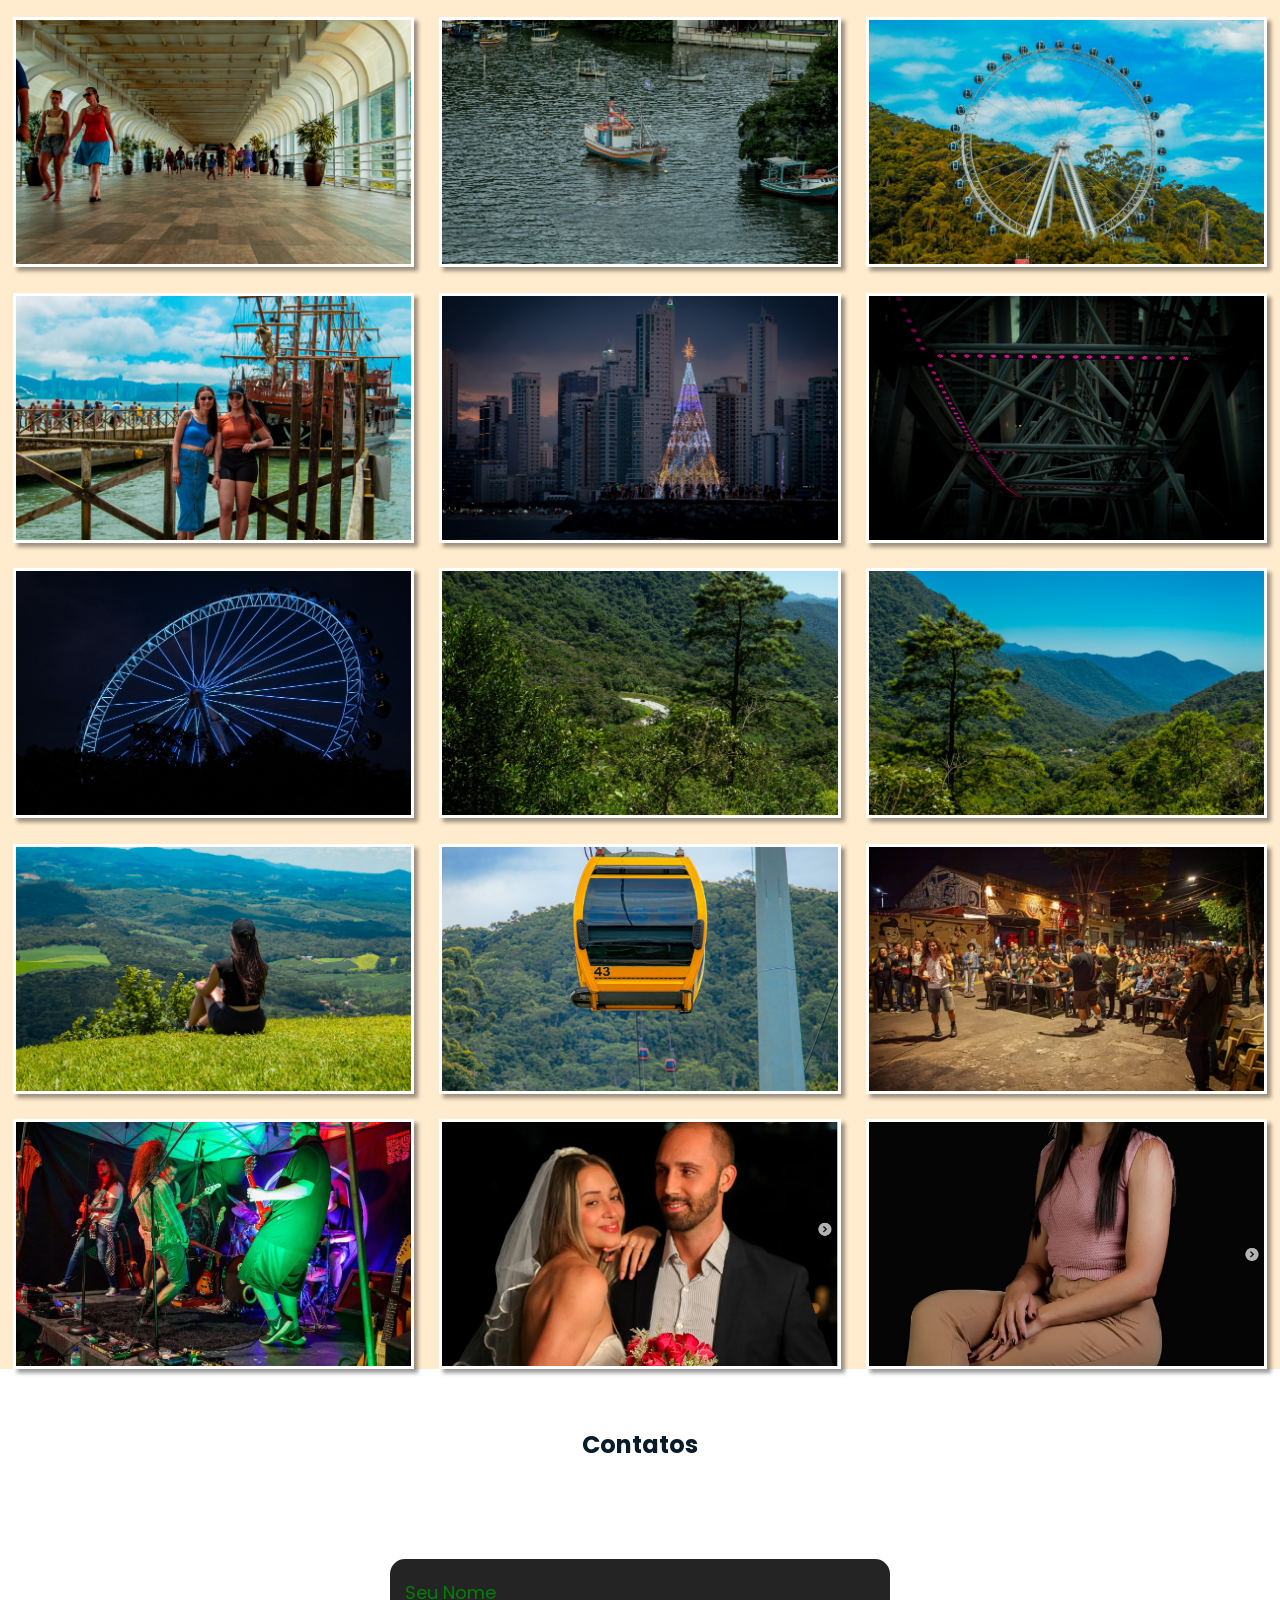
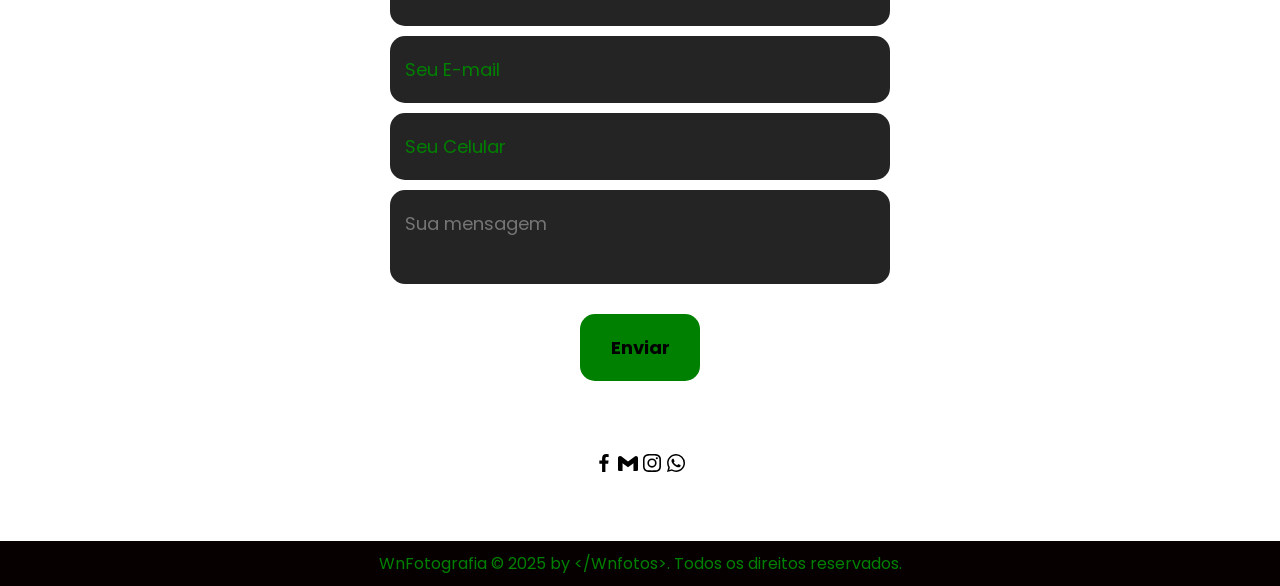
==== commit cd9420c3: "Add files via upload" ====
--- a/index.html
+++ b/index.html
@@ -2,6 +2,8 @@
 <html lang="PT-BR">
 <head>
     <meta charset="UTF-8">
+    <meta name="viewport" content="width=device-width, initial-scale=1.0">
+
     <meta name="viewport" content="width=device-width, initial-scale=1.0">
     <title>WN FOTOGRAFIA</title>
     <link href='https://unpkg.com/boxicons@2.1.4/css/boxicons.min.css' rel='stylesheet'>
@@ -107,7 +109,7 @@
 <div class="img-port site3">
     <h2 class="descriçao">Shows</h2>
 </div>
-<div class="img-port site3">
+<div class="img-port site4">
     <h2 class="descriçao">Shows</h2>
 </div>
 
--- a/styles.css
+++ b/styles.css
@@ -1,6 +1,3 @@
-
-
-
 @import url('https://fonts.googleapis.com/css2?family=Poppins:ital,wght@0,100;0,200;0,300;0,400;0,500;0,600;0,700;0,800;0,900;1,100;1,200;1,300;1,400;1,500;1,600;1,700;1,800;1,900&display=swap');
 
 
@@ -108,76 +105,6 @@
     transition: 0.3s;
   }
   
-  @media (max-width: 750px) {
-    .hamburger {
-      display: block;
-      z-index: 1;
-      cursor: pointer;
-    }
-  
-    .nav-list {
-      position: fixed;
-      top: 0;
-      left: 0;
-      width: 100vw;
-      height: 30vh;
-      background: #00abf0;
-      clip-path: circle(40px at 90% -15%);
-      transition: 1s ease-out;
-  
-      flex-direction: column;
-      justify-content: space-around;
-      align-items: center;
-      gap: 0;
-  
-      pointer-events: none;
-    }
-  
-    .nav-list a {
-      font-size: 24px;
-      opacity: 0;
-    }
-  
-    .nav-list li:nth-child(1) a {
-      transition: 0.5s 0.2s;
-    }
-  
-    .nav-list li:nth-child(2) a {
-      transition: 0.5s 0.4s;
-    }
-  
-    .nav-list li:nth-child(3) a {
-      transition: 0.5s 0.6s;
-    }
-  
-    /* Estilos ativos */
-  
-    .nav.active .nav-list {
-      clip-path: circle(1500px at 90% -15%);
-      pointer-events: all;
-    }
-  
-    .nav.active .nav-list a {
-      opacity: 1;
-    }
-  
-    .nav.active .hamburger {
-      position: fixed;
-      top: 26px;
-      right: 16px;
-      border-top-color: transparent;
-    }
-  
-    .nav.active .hamburger::before {
-      transform: rotate(135deg);
-    }
-  
-    .nav.active .hamburger::after {
-      transform: rotate(-135deg);
-      top: -7px;
-    }
-  }
-
 
 
 
@@ -255,7 +182,7 @@
     right: 0;
     width: 100%;
     height: 100%;
-    background:#f6f6f6;
+    background:#0a0000a1; ;
     animation: showRight 1s ease forwards;
     animation-delay: 1s;
     color: white;
@@ -281,7 +208,7 @@
     right: 0;
     width: 100%;
     height: 100%;
-    background: #f6f6f6 ;
+    background:#0a0000a1; 
     animation: showRight 1s ease forwards;
     animation-delay: 1.6s;
 }
@@ -304,7 +231,7 @@
         right: 0;
         width: 100%;
         height: 100%;
-        background:#f6f6f6;
+        background:#0a0000a1;
         animation: showRight 1s ease forwards;
         animation-delay: 1.9s;
         z-index: 2;
@@ -389,7 +316,7 @@
     right: 0;
     width: 100%;
     height: 100%;
-    background:#f6f6f6;
+    background:#0a0000a1; ;
     animation: showRight 1s ease forwards;
     animation-delay: 2s;
     z-index: 2;
@@ -750,8 +677,268 @@
 }
 
 
-
-
-
-
-
+ @media (max-width: 375px) {
+
+    .home-content{
+        position: absolute;
+    top: 10;
+    left: 5px;
+    text-align: center;
+    }
+
+
+    
+
+    .home-content h1{
+        text-align: center;
+        font-size: 34px;
+      
+}
+
+.home-content h2{
+    font-size: 20px;
+}
+
+
+
+
+@media (max-width: 450px) {
+
+    
+
+
+    .hamburger {
+      display: block;
+      z-index: 1;
+      cursor: pointer;
+    }
+  
+    .nav-list {
+      position: fixed;
+      top: 0;
+      left: 0;
+      width: 100vw;
+      height: 30vh;
+      background: #00abf0;
+      clip-path: circle(40px at 90% -15%);
+      transition: 1s ease-out;
+  
+      flex-direction: column;
+      justify-content: space-around;
+      align-items: center;
+      gap: 0;
+  
+      pointer-events: none;
+    }
+  
+    .nav-list a {
+      font-size: 24px;
+      opacity: 0;
+    }
+  
+    .nav-list li:nth-child(1) a {
+      transition: 0.5s 0.2s;
+    }
+  
+    .nav-list li:nth-child(2) a {
+      transition: 0.5s 0.4s;
+    }
+  
+    .nav-list li:nth-child(3) a {
+      transition: 0.5s 0.6s;
+    }
+
+    
+
+
+  
+    /* Estilos ativos */
+  
+    .nav.active .nav-list {
+      clip-path: circle(1500px at 90% -15%);
+      pointer-events: all;
+    }
+  
+    .nav.active .nav-list a {
+      opacity: 1;
+    }
+  
+    .nav.active .hamburger {
+      position: fixed;
+      top: 26px;
+      right: 16px;
+      border-top-color: transparent;
+    }
+  
+    .nav.active .hamburger::before {
+      transform: rotate(135deg);
+    }
+  
+    .nav.active .hamburger::after {
+      transform: rotate(-135deg);
+      top: -7px;
+    }
+
+
+    .flex{
+       
+        display: flex;
+  flex-direction: column;  /* Alinha os itens verticalmente */
+  justify-content: flex-start;  /* Garante que as divs fiquem alinhadas no topo */
+       
+}
+
+.img-sobre img{
+    text-align: center;
+    margin-left: 10px;
+    
+}
+.txt-sobre p, h1{
+    text-align: center;
+    margin-left: 0;
+}
+
+
+
+    .imgservices {
+        display: grid;
+        place-items: center; /* Centraliza itens horizontal e verticalmente */
+        grid-template-columns: repeat(1, 1fr); /* Define 2 colunas com tamanhos iguais */
+        grid-gap: 20px; /* Espaçamento entre os itens */
+        background-color: #f4f4f4;
+        padding: 50px; /* Ajuste o valor do padding conforme necessário */
+        margin: 0 auto;
+        width: 100%;
+        height: auto; /* Altura ajusta-se ao conteúdo */
+        box-sizing: border-box; /* Inclui padding no cálculo total */
+        overflow: visible; /* Garante visibilidade total do conteúdo */
+    }
+
+    .title{
+        width: 150px; /* Define a largura */
+        height: auto; /* Mantém a proporção */
+
+    }
+
+
+    
+
+
+
+
+  }
+
+
+
+ 
+
+
+
+
+
+
+    .hamburger {
+      display: block;
+      z-index: 1;
+      cursor: pointer;
+    }
+  
+    .nav-list {
+      position: fixed;
+      top: 0;
+      left: 0;
+      width: 100vw;
+      height: 40vh; /* Ajuste o tamanho conforme necessário */
+      background: #00abf0;
+      clip-path: circle(40px at 90% -15%);
+      transition: 1s ease-out;
+  
+      flex-direction: column;
+      justify-content: space-around;
+      align-items: center;
+      gap: 10px; /* Adiciona um pequeno espaço entre os itens */
+    
+      pointer-events: none;
+    }
+  
+    .nav-list a {
+      font-size: 20px; /* Reduz o tamanho da fonte */
+      opacity: 0;
+    }
+  
+    .nav-list li:nth-child(1) a {
+      transition: 0.5s 0.2s;
+    }
+  
+    .nav-list li:nth-child(2) a {
+      transition: 0.5s 0.4s;
+    }
+  
+    .nav-list li:nth-child(3) a {
+      transition: 0.5s 0.6s;
+    }
+  
+    /* Estilos ativos */
+    .nav.active .nav-list {
+      clip-path: circle(1500px at 90% -15%);
+      pointer-events: all;
+    }
+  
+    .nav.active .nav-list a {
+      opacity: 1;
+    }
+  
+    .nav.active .hamburger {
+      position: fixed;
+      top: 26px;
+      right: 16px;
+      border-top-color: transparent;
+    }
+  
+    .nav.active .hamburger::before {
+      transform: rotate(135deg);
+    }
+  
+    .nav.active .hamburger::after {
+      transform: rotate(-135deg);
+      top: -7px;
+    }
+  
+    .flex {
+      display: flex;
+      flex-direction: column;  /* Alinha os itens verticalmente */
+      justify-content: flex-start;  /* Garante que as divs fiquem alinhadas no topo */
+    }
+  
+    .img-sobre img {
+      text-align: center;
+      margin-left: 0;  /* Remove a margem esquerda */
+      max-width: 90%;  /* Limita a largura máxima da imagem */
+    }
+  
+    .txt-sobre p, h1 {
+      text-align: center;
+      margin-left: 0;
+      font-size: 16px;  /* Reduz o tamanho da fonte para cabeçalhos e parágrafos */
+    }
+  
+    .imgservices {
+      display: grid;
+      place-items: center; /* Centraliza itens horizontal e verticalmente */
+      grid-template-columns: 1fr; /* Define apenas 1 coluna */
+      grid-gap: 15px; /* Menor espaçamento entre os itens */
+      background-color: #f4f4f4;
+      padding: 20px; /* Diminui o padding para caber melhor na tela */
+      margin: 0 auto;
+      width: 100%;
+      height: auto;
+      box-sizing: border-box;
+      overflow: visible;
+    }
+  
+    .title {
+      width: 120px; /* Reduz a largura da imagem */
+      height: auto; /* Mantém a proporção */
+    }
+  }
+  
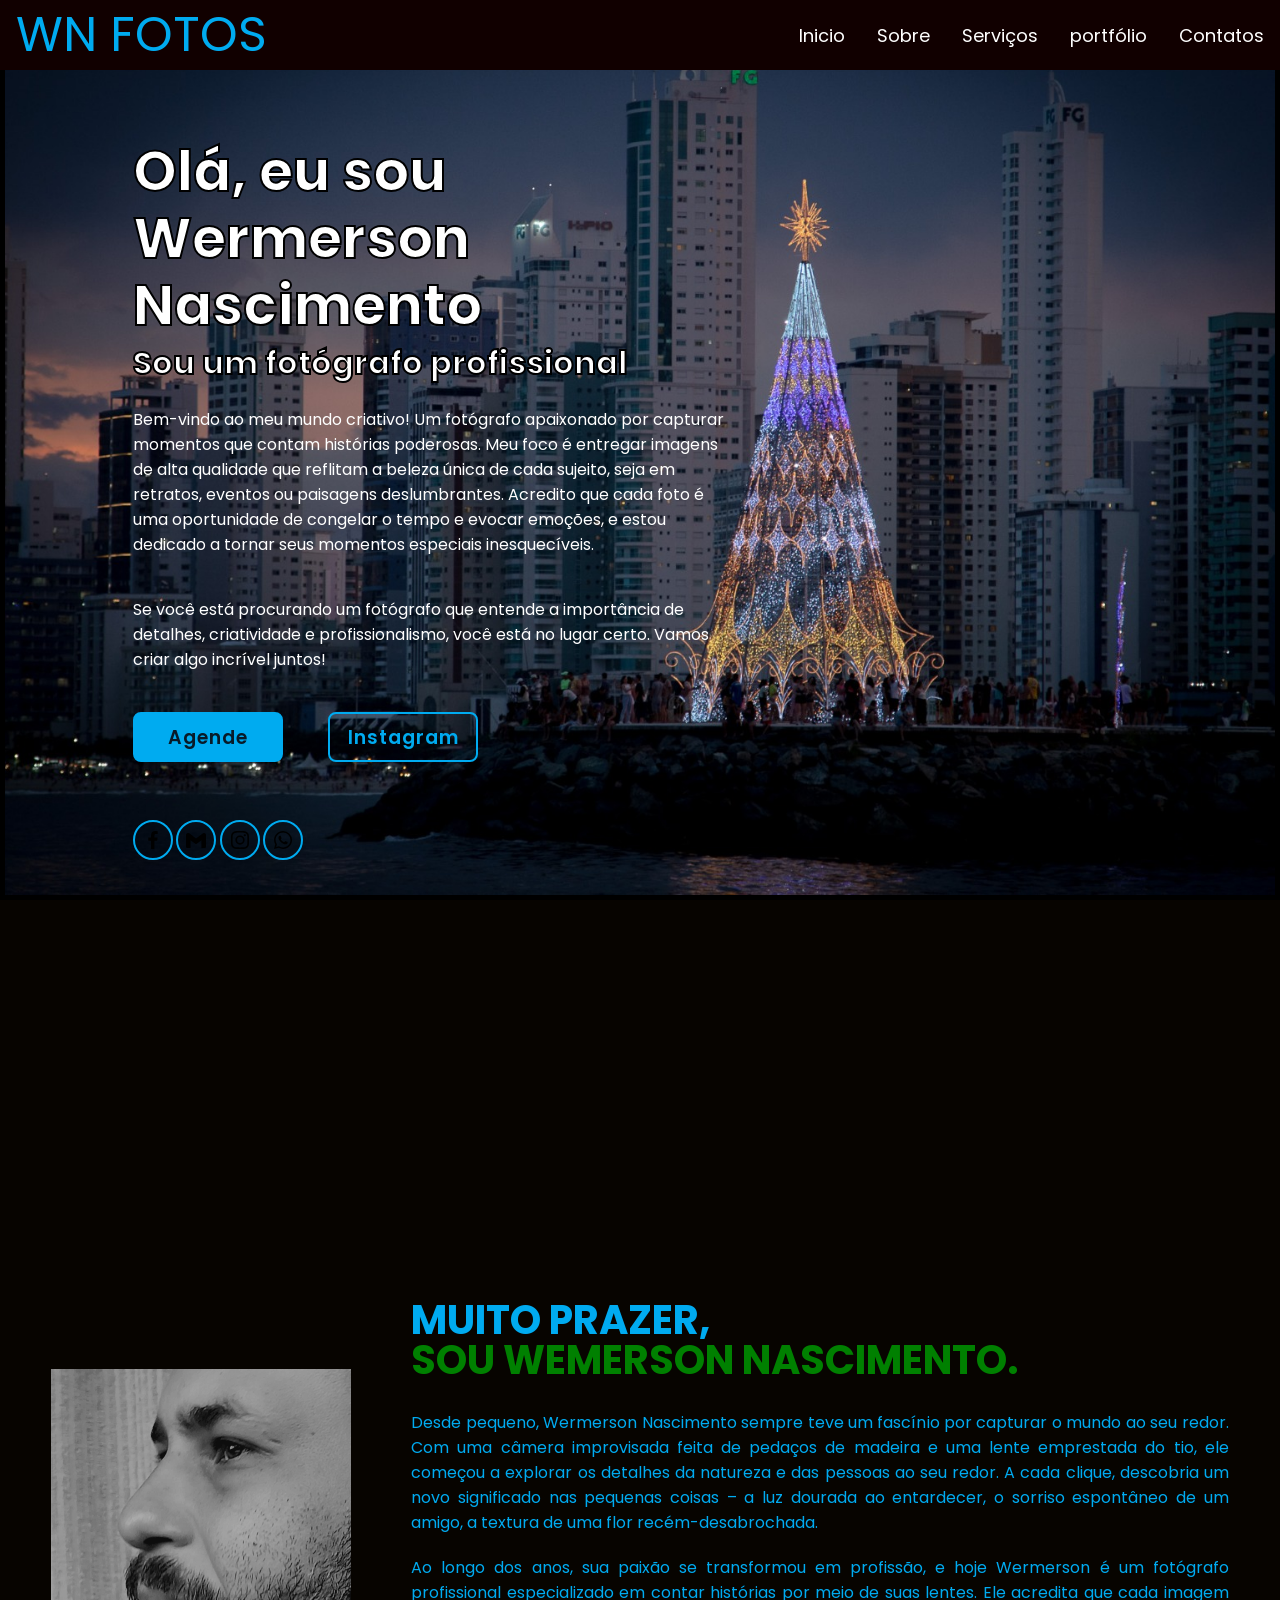
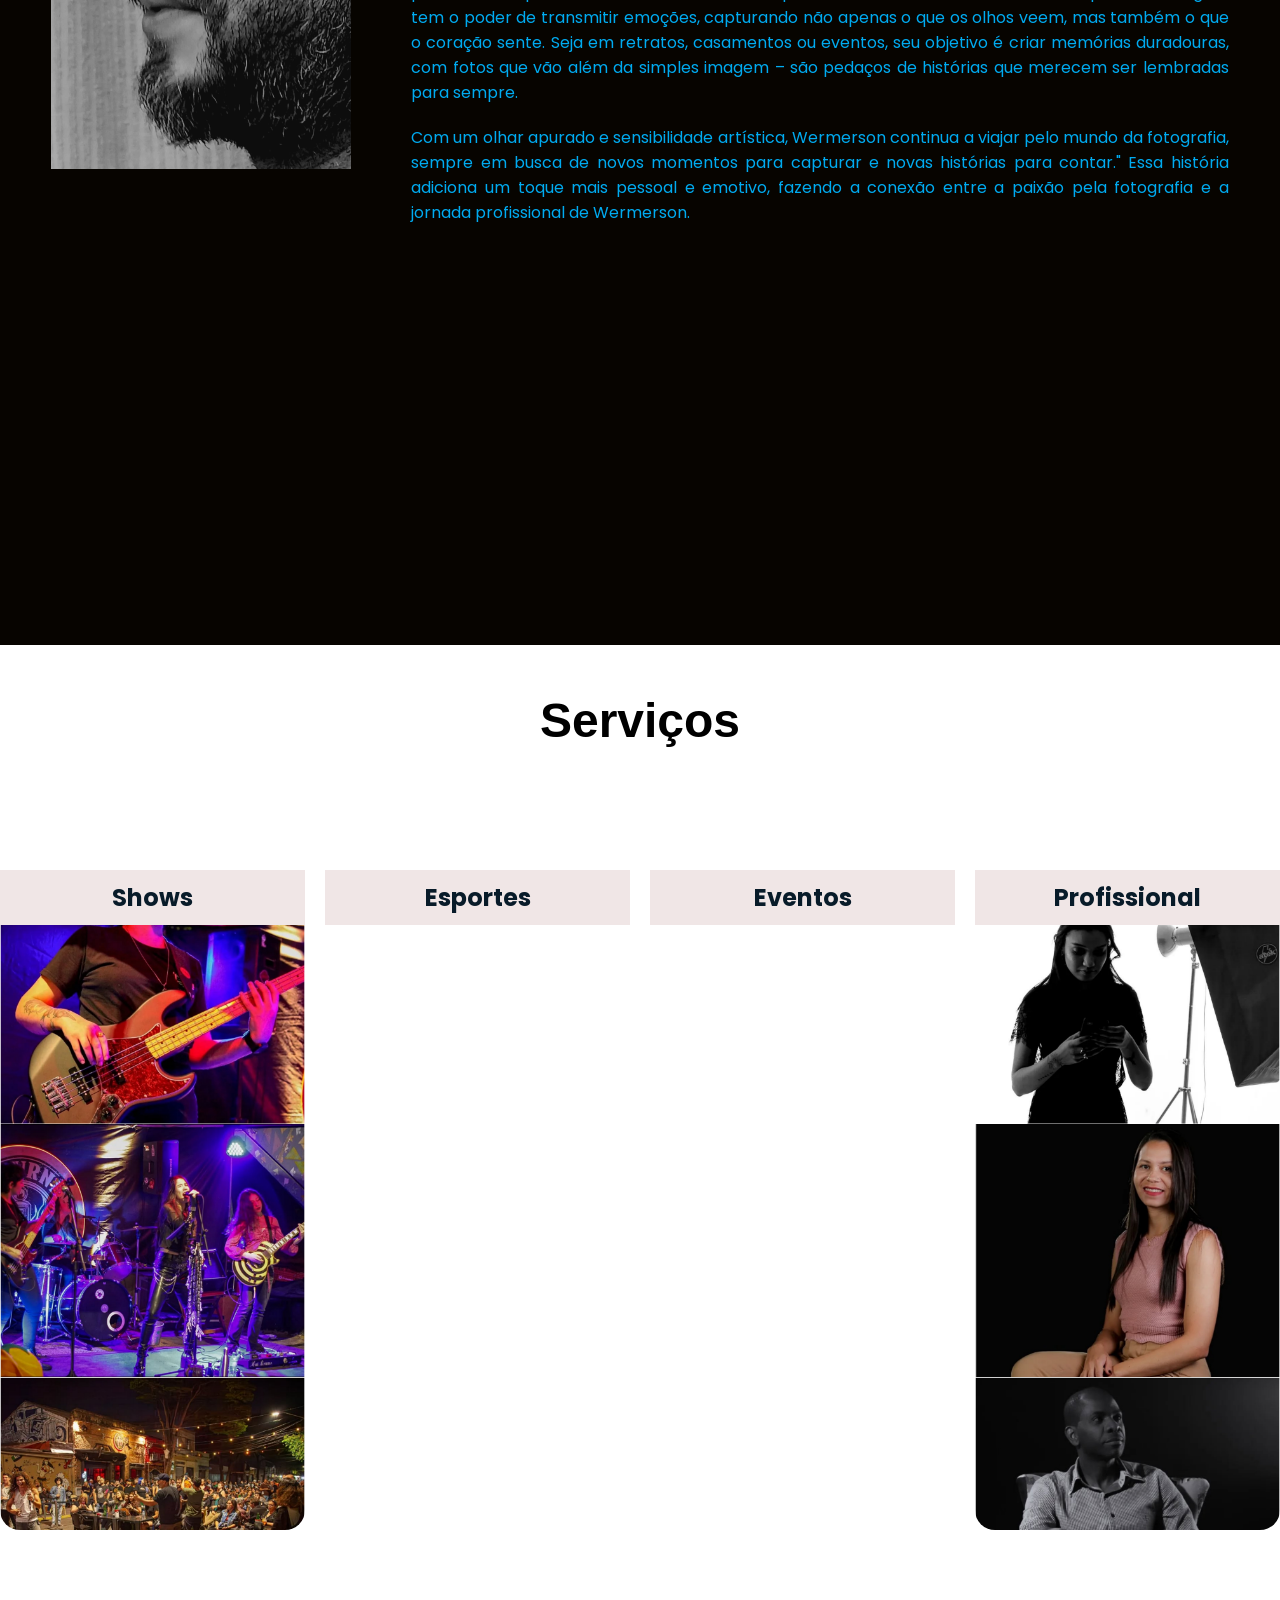
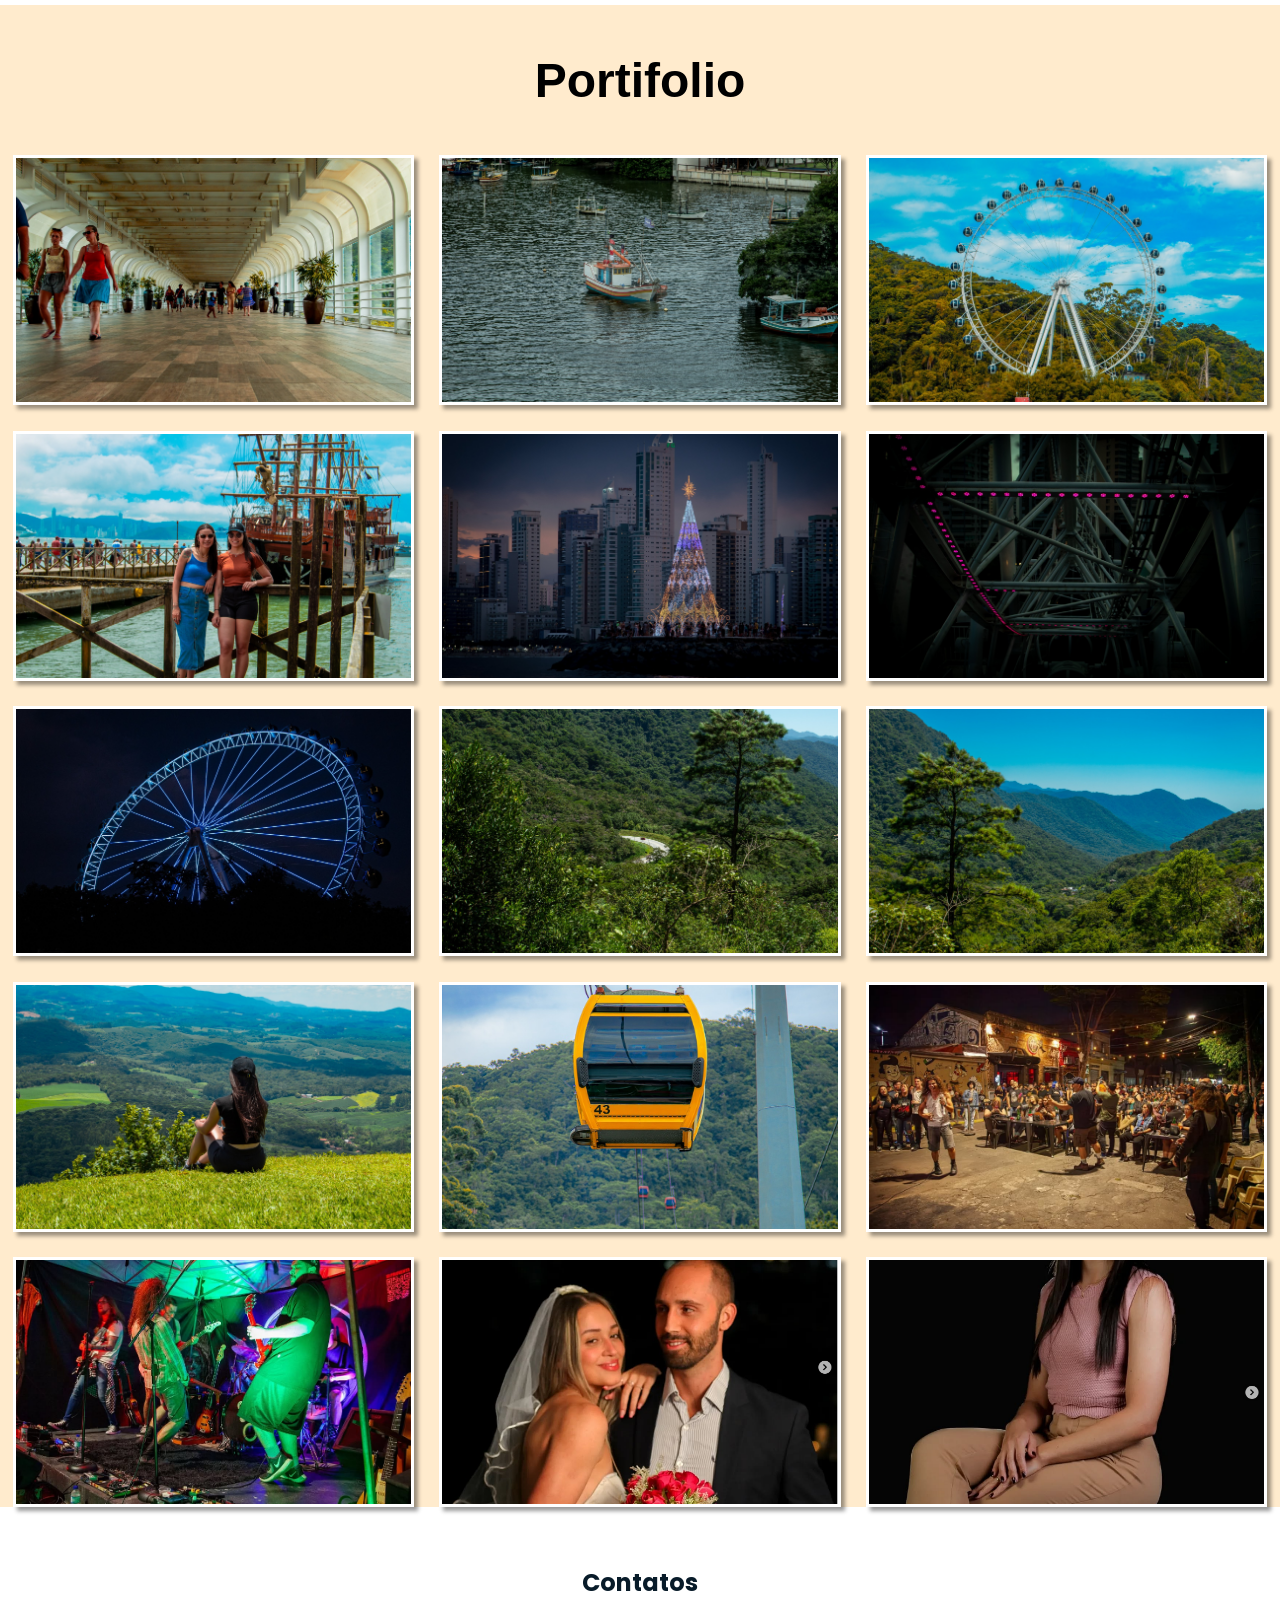
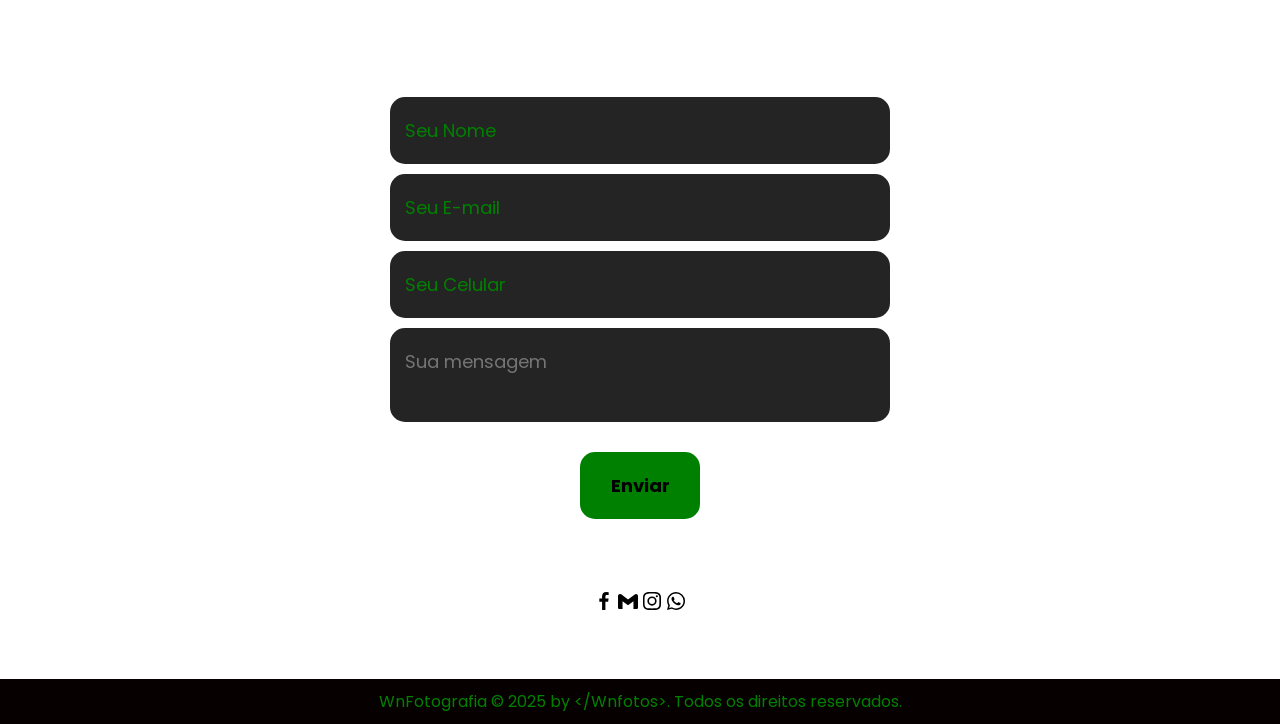
==== commit e000add7: "Add files via upload" ====
--- a/index.html
+++ b/index.html
@@ -30,23 +30,25 @@
 
     <section class="home" id="home">
         <div class="home-content">
-            <h1>Hi,I m Wermerson <br>Nascimento</h1>
-            <h3>I am a professional photographer.</h3>
-            <p>Lorem, ipsum dolor sit amet consectetur adipisicing elit. Nemo laborum consequatur ea fuga similique quibusdam dolore neque labore accusantium quas, voluptas eligendi obcaecati officiis officia quia culpa enim perspiciatis magnam?</p>
+            <h1>Olá, eu sou Wermerson <br> Nascimento</h1>
+            <h3>Sou um fotógrafo profissional</h3>
+            <p>Bem-vindo ao meu mundo criativo! Um fotógrafo apaixonado por capturar momentos que contam histórias poderosas. Meu foco é entregar imagens de alta qualidade que reflitam a beleza única de cada sujeito, seja em retratos, eventos ou paisagens deslumbrantes. Acredito que cada foto é uma oportunidade de congelar o tempo e evocar emoções, e estou dedicado a tornar seus momentos especiais inesquecíveis.</p>
+            <p>Se você está procurando um fotógrafo que entende a importância de detalhes, criatividade e profissionalismo, você está no lugar certo. Vamos criar algo incrível juntos!</p>
+            
        
             <div class="btn-box">
-                <a href="#">Hire Me </a>
-
-                <a href="#">Let,s Talk </a>
+                <a href="https://w.app/1TnaGg"  target="_blank">Agende </a>
+
+                <a href="https://www.instagram.com/wn_fotografia/"  target="_blank">Instagram </a>
             
             </div>
        </div>
 
        <div class="home-sci">
-        <a href=""> <img src="/img/bxl-facebook.svg" alt="Facebook"></a>
-        <a href=""> <img src="./img/bxl-gmail.svg" alt="Gmail"></a>
-        <a href=""> <img src="./img/bxl-instagram.svg" alt="instagram"></a>
-        <a href=""><img src="./img/bxl-whatsapp.svg" alt="bxl-whatsapp"></a>
+        <a href="https://www.facebook.com/?locale=pt_BR"  target="_blank"> <img src="/img/bxl-facebook.svg" alt="Facebook"></a>
+        <a href="#Contatos"> <img src="./img/bxl-gmail.svg" alt="Gmail"></a>
+        <a href="https://www.instagram.com/wn_fotografia/"  target="_blank"> <img src="./img/bxl-instagram.svg" alt="instagram"></a>
+        <a href="https://w.app/1TnaGg"  target="_blank"><img src="./img/bxl-whatsapp.svg" alt="bxl-whatsapp"></a>
        </div>
 
 
@@ -67,8 +69,11 @@
                 <div class="txt-sobre">
                     <h2>MUITO PRAZER,
                          <span>SOU WEMERSON NASCIMENTO.</span></h2>
-                         <p>Lorem ipsum dolor, sit amet consectetur adipisicing elit. Illum pariatur quia molestias, ad nemo officia eligendi dolore quae in? Quod dolorum explicabo, laborum iste repudiandae distinctio eius ab adipisci. Odio?</p>
-                         <p>Lorem ipsum dolor sit amet consectetur adipisicing elit. Animi dolor architecto veritatis ea provident voluptatibus similique veniam labore sunt, beatae maiores, quaerat cumque culpa odio est earum totam inventore incidunt?</p>
+                         <p>Desde pequeno, Wermerson Nascimento sempre teve um fascínio por capturar o mundo ao seu redor. Com uma câmera improvisada feita de pedaços de madeira e uma lente emprestada do tio, ele começou a explorar os detalhes da natureza e das pessoas ao seu redor. A cada clique, descobria um novo significado nas pequenas coisas – a luz dourada ao entardecer, o sorriso espontâneo de um amigo, a textura de uma flor recém-desabrochada.</p>
+                         <p>Ao longo dos anos, sua paixão se transformou em profissão, e hoje Wermerson é um fotógrafo profissional especializado em contar histórias por meio de suas lentes. Ele acredita que cada imagem tem o poder de transmitir emoções, capturando não apenas o que os olhos veem, mas também o que o coração sente. Seja em retratos, casamentos ou eventos, seu objetivo é criar memórias duradouras, com fotos que vão além da simples imagem – são pedaços de histórias que merecem ser lembradas para sempre.</p>
+                         <p>Com um olhar apurado e sensibilidade artística, Wermerson continua a viajar pelo mundo da fotografia, sempre em busca de novos momentos para capturar e novas histórias para contar."
+
+                            Essa história adiciona um toque mais pessoal e emotivo, fazendo a conexão entre a paixão pela fotografia e a jornada profissional de Wermerson.</p>
 
                          
 
@@ -104,13 +109,13 @@
         <h2 class="descriçao">Shows</h2>
     </div>
 <div class="img-port site2">
-    <h2 class="descriçao">Shows</h2>
+    <h2 class="descriçao">Esportes</h2>
 </div>
 <div class="img-port site3">
-    <h2 class="descriçao">Shows</h2>
+    <h2 class="descriçao">Eventos</h2>
 </div>
 <div class="img-port site4">
-    <h2 class="descriçao">Shows</h2>
+    <h2 class="descriçao"> Profissional</h2>
 </div>
 
 
--- a/styles.css
+++ b/styles.css
@@ -546,11 +546,14 @@
 }
 
 .site2{
-    background-image: url(./img/img/cats.jpg);
+    background-image: url(./img/img/esportes.jpg);
 }
 
 .site3{
-    background-image: url(./img/img/cats.jpg);
+    background-image: url(./img/img/Eventos.jpg);
+}
+.site4{
+    background-image: url(./img/img/Proffisional.jpg);
 }
 
 
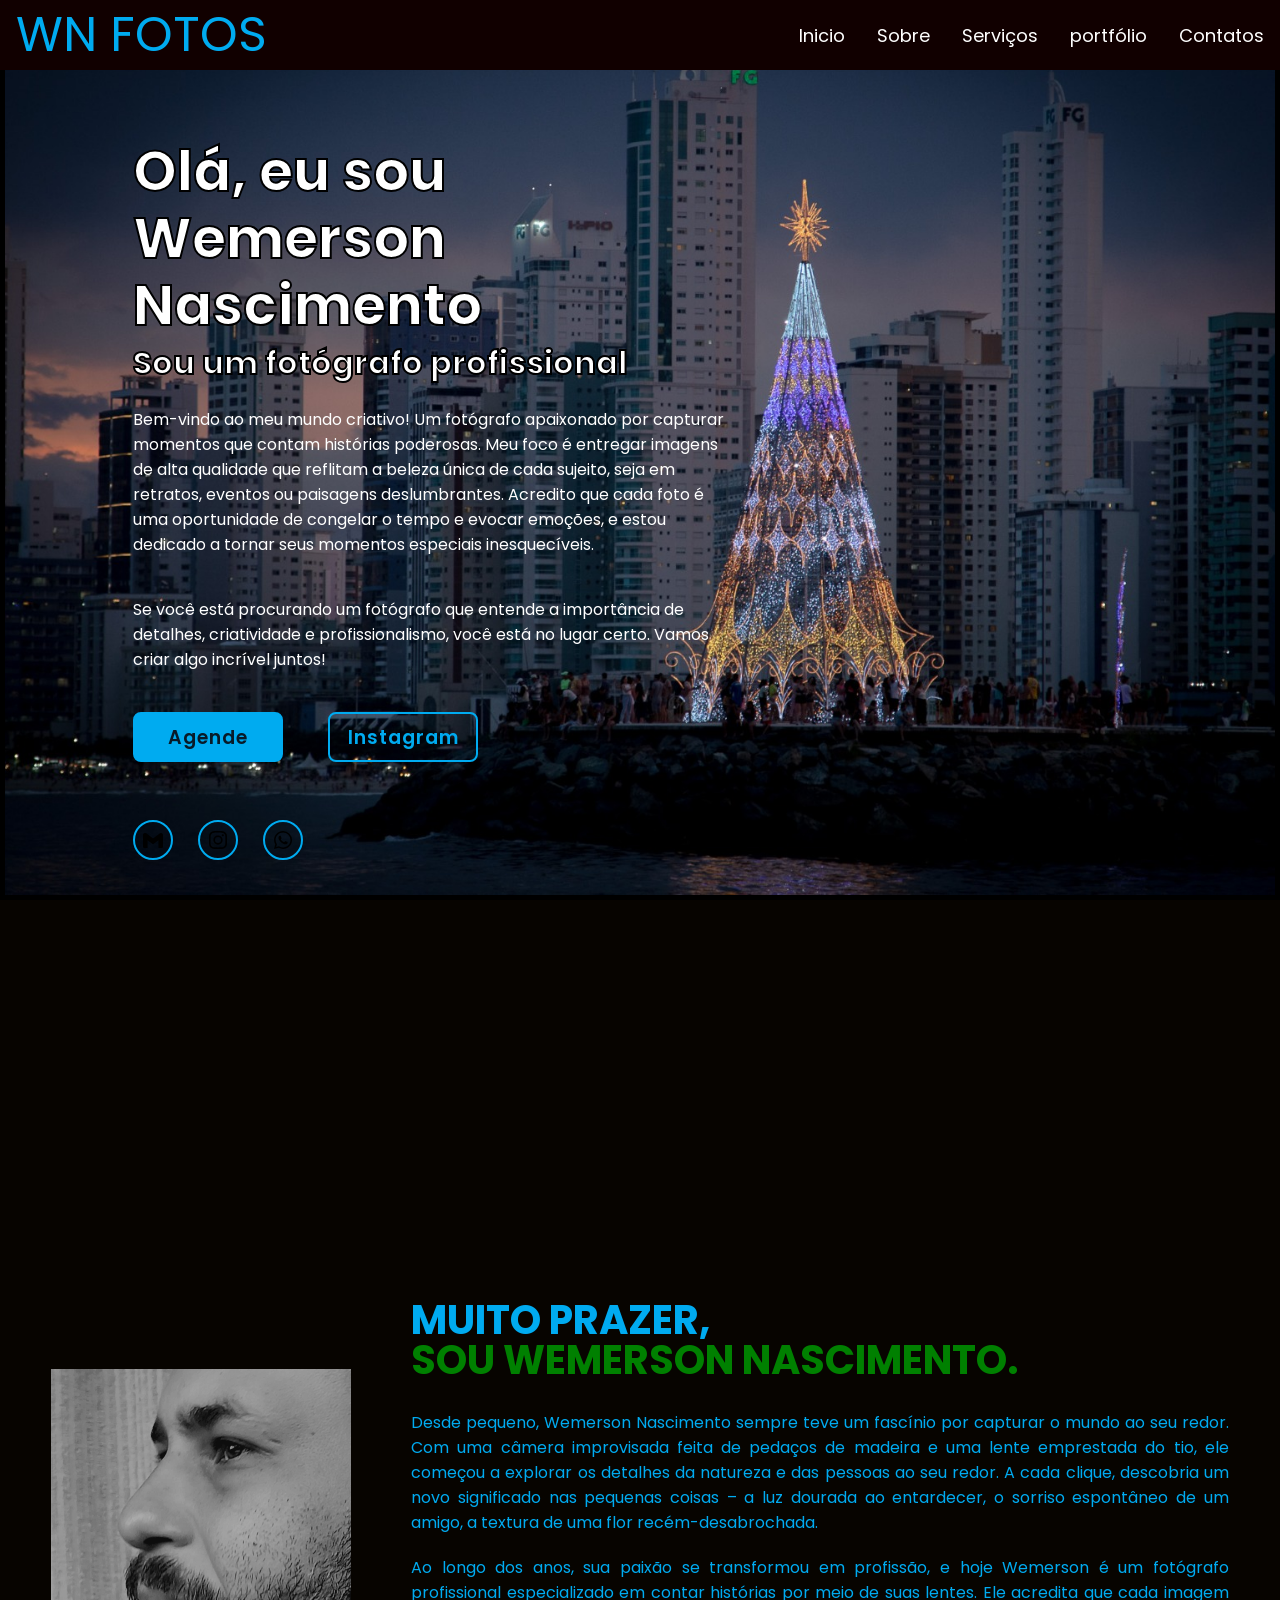
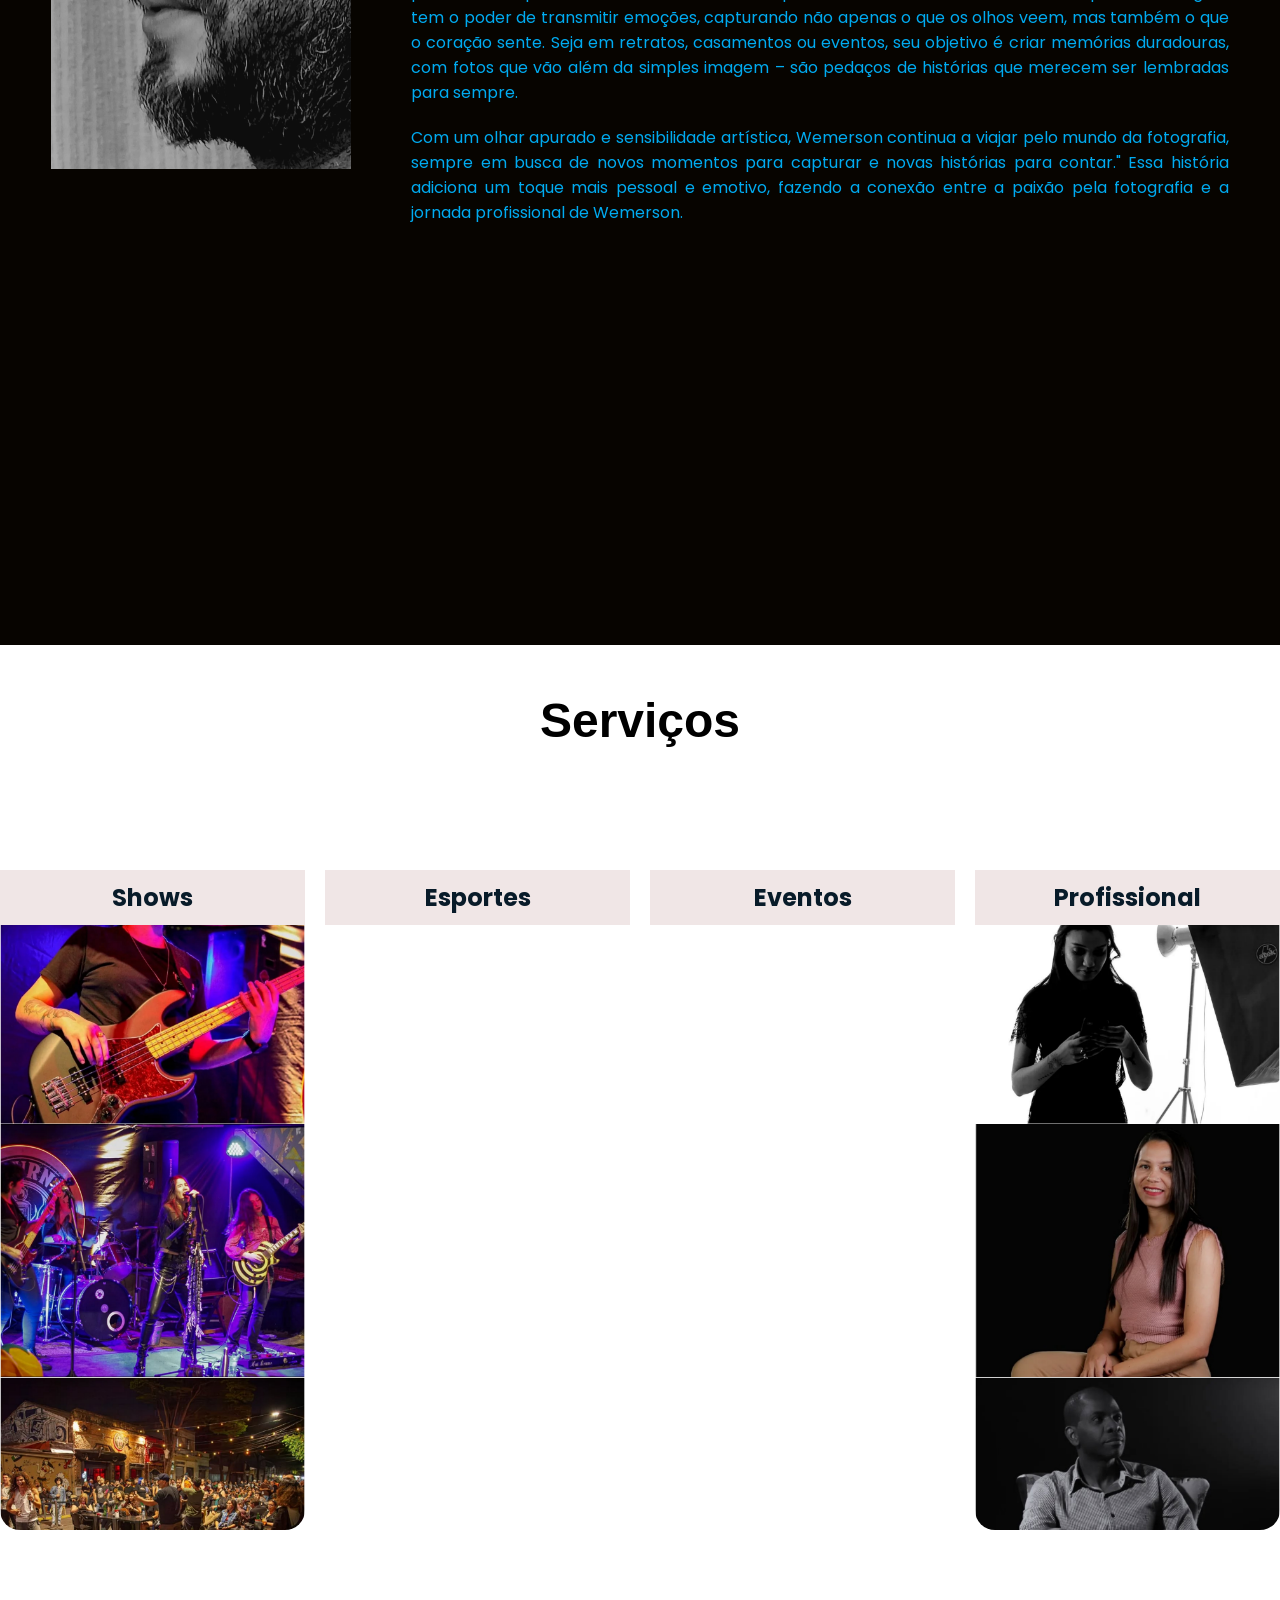
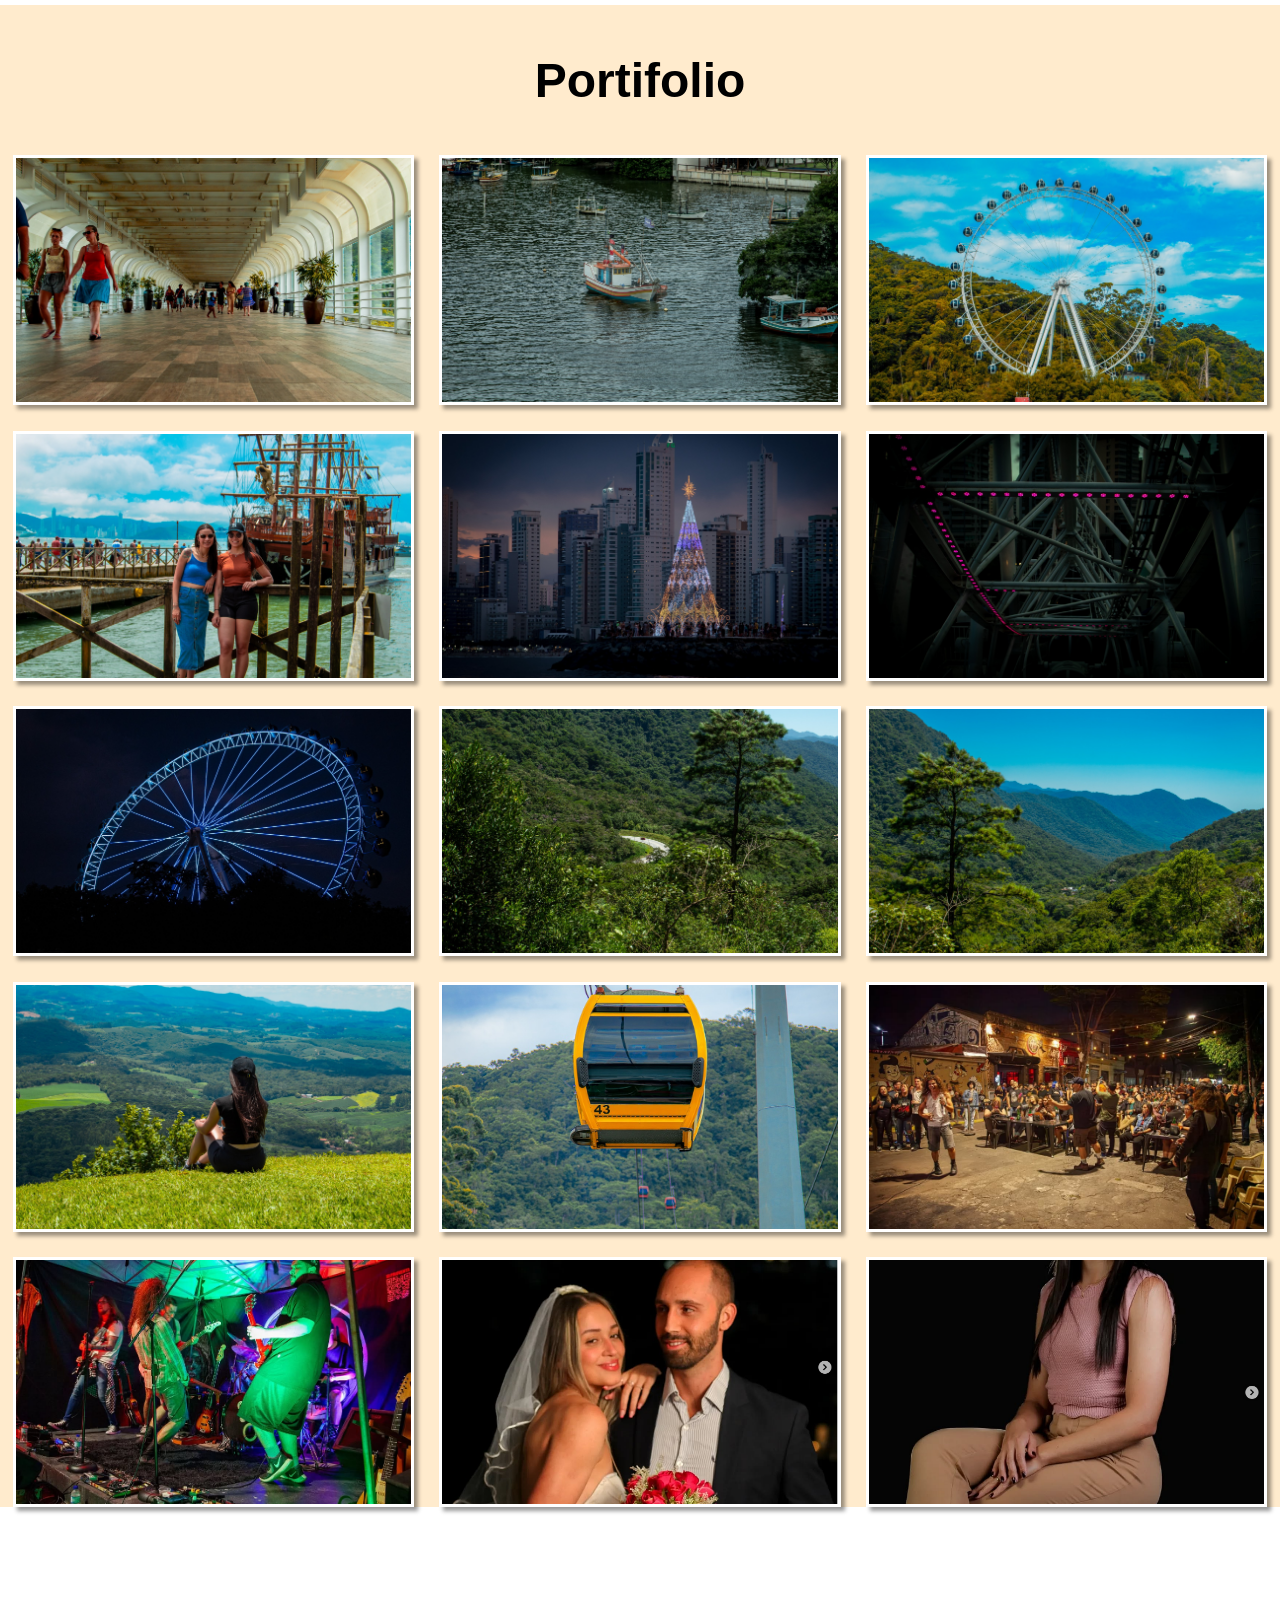
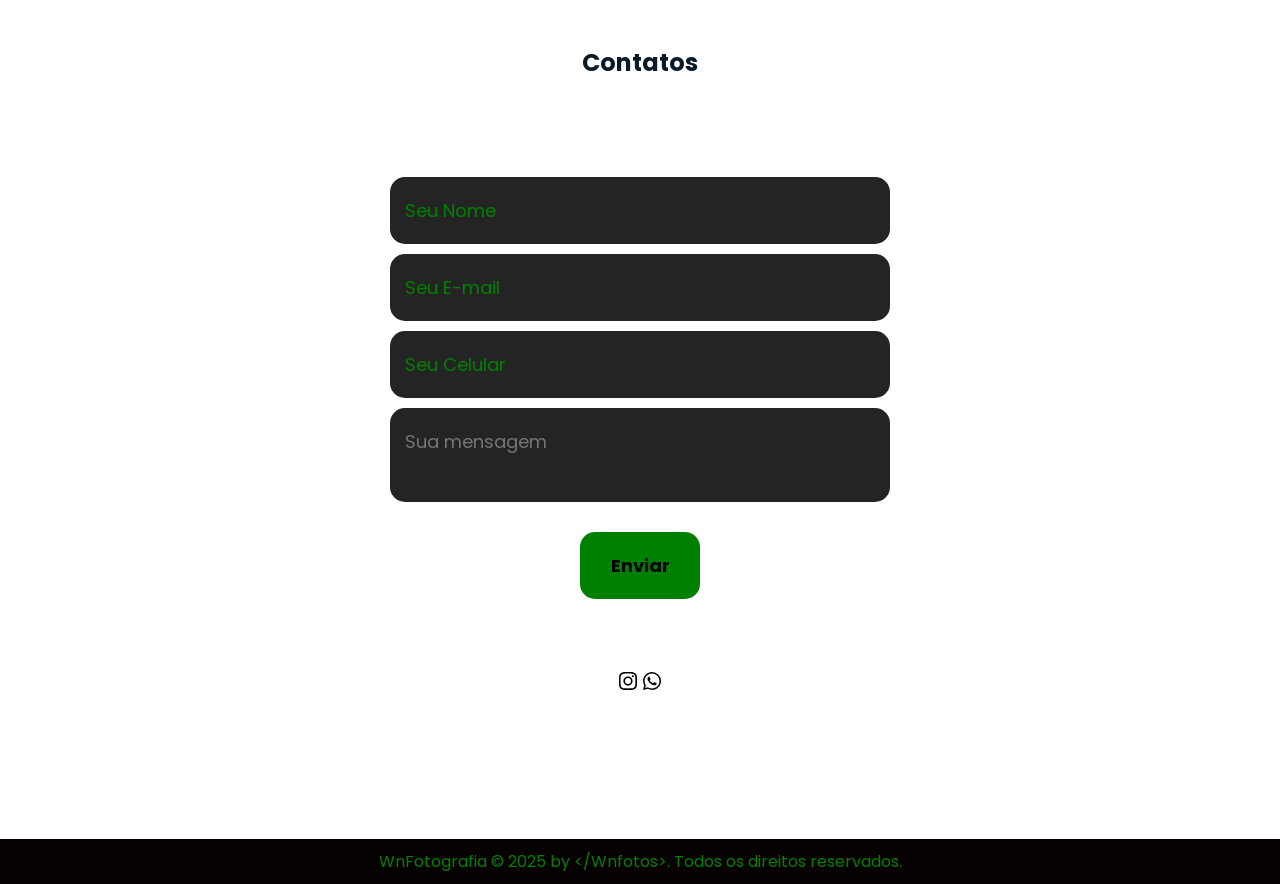
==== commit 7b39274e: "Add files via upload" ====
--- a/index.html
+++ b/index.html
@@ -30,7 +30,7 @@
 
     <section class="home" id="home">
         <div class="home-content">
-            <h1>Olá, eu sou Wermerson <br> Nascimento</h1>
+            <h1>Olá, eu sou Wemerson <br> Nascimento</h1>
             <h3>Sou um fotógrafo profissional</h3>
             <p>Bem-vindo ao meu mundo criativo! Um fotógrafo apaixonado por capturar momentos que contam histórias poderosas. Meu foco é entregar imagens de alta qualidade que reflitam a beleza única de cada sujeito, seja em retratos, eventos ou paisagens deslumbrantes. Acredito que cada foto é uma oportunidade de congelar o tempo e evocar emoções, e estou dedicado a tornar seus momentos especiais inesquecíveis.</p>
             <p>Se você está procurando um fotógrafo que entende a importância de detalhes, criatividade e profissionalismo, você está no lugar certo. Vamos criar algo incrível juntos!</p>
@@ -45,7 +45,7 @@
        </div>
 
        <div class="home-sci">
-        <a href="https://www.facebook.com/?locale=pt_BR"  target="_blank"> <img src="/img/bxl-facebook.svg" alt="Facebook"></a>
+       
         <a href="#Contatos"> <img src="./img/bxl-gmail.svg" alt="Gmail"></a>
         <a href="https://www.instagram.com/wn_fotografia/"  target="_blank"> <img src="./img/bxl-instagram.svg" alt="instagram"></a>
         <a href="https://w.app/1TnaGg"  target="_blank"><img src="./img/bxl-whatsapp.svg" alt="bxl-whatsapp"></a>
@@ -69,11 +69,11 @@
                 <div class="txt-sobre">
                     <h2>MUITO PRAZER,
                          <span>SOU WEMERSON NASCIMENTO.</span></h2>
-                         <p>Desde pequeno, Wermerson Nascimento sempre teve um fascínio por capturar o mundo ao seu redor. Com uma câmera improvisada feita de pedaços de madeira e uma lente emprestada do tio, ele começou a explorar os detalhes da natureza e das pessoas ao seu redor. A cada clique, descobria um novo significado nas pequenas coisas – a luz dourada ao entardecer, o sorriso espontâneo de um amigo, a textura de uma flor recém-desabrochada.</p>
-                         <p>Ao longo dos anos, sua paixão se transformou em profissão, e hoje Wermerson é um fotógrafo profissional especializado em contar histórias por meio de suas lentes. Ele acredita que cada imagem tem o poder de transmitir emoções, capturando não apenas o que os olhos veem, mas também o que o coração sente. Seja em retratos, casamentos ou eventos, seu objetivo é criar memórias duradouras, com fotos que vão além da simples imagem – são pedaços de histórias que merecem ser lembradas para sempre.</p>
-                         <p>Com um olhar apurado e sensibilidade artística, Wermerson continua a viajar pelo mundo da fotografia, sempre em busca de novos momentos para capturar e novas histórias para contar."
-
-                            Essa história adiciona um toque mais pessoal e emotivo, fazendo a conexão entre a paixão pela fotografia e a jornada profissional de Wermerson.</p>
+                         <p>Desde pequeno, Wemerson Nascimento sempre teve um fascínio por capturar o mundo ao seu redor. Com uma câmera improvisada feita de pedaços de madeira e uma lente emprestada do tio, ele começou a explorar os detalhes da natureza e das pessoas ao seu redor. A cada clique, descobria um novo significado nas pequenas coisas – a luz dourada ao entardecer, o sorriso espontâneo de um amigo, a textura de uma flor recém-desabrochada.</p>
+                         <p>Ao longo dos anos, sua paixão se transformou em profissão, e hoje Wemerson é um fotógrafo profissional especializado em contar histórias por meio de suas lentes. Ele acredita que cada imagem tem o poder de transmitir emoções, capturando não apenas o que os olhos veem, mas também o que o coração sente. Seja em retratos, casamentos ou eventos, seu objetivo é criar memórias duradouras, com fotos que vão além da simples imagem – são pedaços de histórias que merecem ser lembradas para sempre.</p>
+                         <p>Com um olhar apurado e sensibilidade artística, Wemerson continua a viajar pelo mundo da fotografia, sempre em busca de novos momentos para capturar e novas histórias para contar."
+
+                            Essa história adiciona um toque mais pessoal e emotivo, fazendo a conexão entre a paixão pela fotografia e a jornada profissional de Wemerson.</p>
 
                          
 
@@ -216,10 +216,11 @@
 
             
                 <div class="title">
-                    <a href=""> <img src="/img/bxl-facebook.svg" alt="Facebook"></a>
-                    <a href=""> <img src="./img/bxl-gmail.svg" alt="Gmail"></a>
-                    <a href=""> <img src="./img/bxl-instagram.svg" alt="instagram"></a>
-                    <a href=""><img src="./img/bxl-whatsapp.svg" alt="bxl-whatsapp"></a>
+                    
+                    
+                    <a href="https://www.instagram.com/wn_fotografia/"> <img src="./img/bxl-instagram.svg" alt="instagram"></a>
+                    <a href="https://w.app/1TnaGg"  target="_blank"><img src="./img/bxl-whatsapp.svg" alt="bxl-whatsapp"></a>
+
                   </div>
 
         </form>
--- a/styles.css
+++ b/styles.css
@@ -3,99 +3,76 @@
 
 
 * {
-   
-    margin: 0 ;
+    margin: 0;
     padding: 0;
     box-sizing: border-box;
-    font-family: 'Poppins', sans-serif ;
+    font-family: 'Poppins', sans-serif;
     text-decoration: none;
     border: none;
     outline: none;
     scroll-behavior: smooth;
 }
 
-html{
-    font-family: 'Poppins', sans-serif;
+html {
     font-size: 16px;
 }
 
-
-
-
 body {
-  
-
-    
-  
     color: #081b29;
-
-}
-
+}
 
 .header {
     cursor: pointer;
-    
-    
-    
     width: 100%;
-    
-    background:rgb(17, 0, 0) ;
-    
-    
-    
-  
+    background: rgb(17, 0, 0);
     position: fixed;
     z-index: 1000;
-    
     padding-inline: 16px;
-  }
-  
-  .nav {
+}
+
+.nav {
     max-width: 1280px;
     height: 70px;
     margin-inline: auto;
-  
     display: flex;
     justify-content: space-between;
     align-items: center;
-  }
-
-  .nav a{
+}
+
+.nav a {
     color: #00abf0;
-  }
-  
-  .logo {
+}
+
+.logo {
     font-size: 48px;
-  }
-  
-  .nav-list {
+}
+
+.nav-list {
     display: flex;
     gap: 32px;
     list-style: none;
-  }
-  
-  .nav-list a {
+}
+
+.nav-list a {
     font-size: 18px;
     color: #fff;
     padding-block: 16px;
-  }
-  
-  .hero {
+}
+
+.hero {
     height: calc(100vh - 70px);
-    
-  }
-  
-  .hamburger {
+}
+.hamburger {
     display: none;
+    background: none;
     border: none;
-    background: none;
+    cursor: pointer;
     border-top: 3px solid #fff;
-    cursor: pointer;
-  }
-  
-  .hamburger::after,
-  .hamburger::before {
-    content: " ";
+}
+
+.hamburger::after,
+.hamburger::before {
+    content: "";
     display: block;
     width: 30px;
     height: 3px;
@@ -103,144 +80,86 @@
     margin-top: 5px;
     position: relative;
     transition: 0.3s;
-  }
-  
-
-
-
-
+}
 
 .home {
     height: 100vh;
-    background: url('./img/Background\ \(2\).jpeg') no-repeat;
-    background-size: cover;
-    background-position: center;
+    background: url('./img/Background\ \(2\).jpeg') no-repeat center/cover;
     display: flex;
     align-items: center;
     padding: 0 10%;
     border: 5px solid black;
-
-}
-
-.home-content{
-    
+}
+
+.home-content {
     max-width: 600px;
-  
-
-}
-
-
-
-.home-content h1{
+}
+
+.home-content h1,
+.home-content h3 {
     position: relative;
-    font-size: 56px;
     font-weight: 700;
-    line-height: 1.2 ;
     color: white;
     -webkit-text-stroke: 2px black;
     text-stroke: 2px black;
-    
-    
-   
-    
-    
-
-}
-
-
-.home-content h1::before{
-    content: '' ;
+}
+
+.home-content h1 {
+    font-size: 56px;
+    line-height: 1.2;
+}
+
+.home-content h3 {
+    font-size: 32px;
+}
+
+.home-content p {
+    position: relative;
+    font-size: 16px;
+    margin: 20px 0 40px;
+    color: white;
+}
+
+.home-content h1::before,
+.home-content h3::before,
+.home-content p::before,
+.home-content .btn-box::before,
+.home-sci::before {
+    content: "";
     position: absolute;
     top: 0;
     right: 0;
     width: 100%;
     height: 100%;
-    background:transparent;
+    background: #0a0000a1;
     animation: showRight 1s ease forwards;
+}
+
+.home-content h1::before {
     animation-delay: 0.1s;
-    
-    
-}
-
-.home-content h3{
-    position: relative;
-    font-size: 32px;
-    font-weight: 700;
-    color: #00abf0;
-    color: white;
-    -webkit-text-stroke: 2px black;
-    text-stroke: 2px black;
-   
-   
-}
-
-
-.home-content h3::before{
-    content: '' ;
-    position: absolute;
-    top: 0;
-    right: 0;
-    width: 100%;
-    height: 100%;
-    background:#0a0000a1; ;
-    animation: showRight 1s ease forwards;
+}
+
+.home-content h3::before {
     animation-delay: 1s;
-    color: white;
-    -webkit-text-stroke: 2px black;
-    text-stroke: 2px black;
-}
-
-.home-content p {
-    position: relative;
-    
-    font-size: 16px;
-    margin: 20px  0 40px;
-    color: white;
-    
-   
-    
-}
-
-.home-content p::before{
-    content: '' ;
-    position: absolute;
-    top: 0;
-    right: 0;
-    width: 100%;
-    height: 100%;
-    background:#0a0000a1; 
-    animation: showRight 1s ease forwards;
+}
+
+.home-content p::before {
     animation-delay: 1.6s;
 }
 
-
-
-
-.home-content .btn-box{
+.home-content .btn-box::before {
+    animation-delay: 1.9s;
+}
+
+.home-content .btn-box {
     position: relative;
     display: flex;
     justify-content: space-between;
     width: 345px;
-    height: 50px;}
-
-
-    .home-content .btn-box::before{
-        content: '' ;
-        position: absolute;
-        top: 0;
-        right: 0;
-        width: 100%;
-        height: 100%;
-        background:#0a0000a1;
-        animation: showRight 1s ease forwards;
-        animation-delay: 1.9s;
-        z-index: 2;
-    }
-    
-
+    height: 50px;
+}
 
 .btn-box a {
-    display: flex;
     position: relative;
     display: inline-flex;
     justify-content: center;
@@ -257,12 +176,11 @@
     letter-spacing: 1px;
     z-index: 1;
     overflow: hidden;
-    transition: .5s;
+    
 }
 
 .btn-box a:hover {
     color: #00abf0;
-
 }
 
 .btn-box a:nth-child(2) {
@@ -270,59 +188,33 @@
     color: #00abf0;
 }
 
-.btn-box a:nth-child(2):hover {
+.btn-box a:nth-child(2):before {
     color: #081b29;
 }
 
-.btn-box a:nth-child(2)::before{
-    background:#00abf0;
-} 
-
-
-
-
 .btn-box a::before {
-    content: '';
+    content: "";
     position: absolute;
     top: 0;
     left: 0;
     width: 0;
     height: 100%;
-    background:#081b29;
+    background: #081b29;
     z-index: -1;
     transition: .5s;
-
 }
 
 .btn-box a:hover::before {
     width: 100%;
 }
 
-
-.home-sci{
-    position:absolute;
-bottom: 40px;
-width: 170px;
-
-display: flex;
-justify-content: space-between;
-}
-
-
-.home-sci::before{
-    content: '' ;
+.home-sci {
     position: absolute;
-    top: 0;
-    right: 0;
-    width: 100%;
-    height: 100%;
-    background:#0a0000a1; ;
-    animation: showRight 1s ease forwards;
-    animation-delay: 2s;
-    z-index: 2;
-}
-
-
+    bottom: 40px;
+    width: 170px;
+    display: flex;
+    justify-content: space-between;
+}
 
 .home-sci a {
     position: relative;
@@ -332,53 +224,51 @@
     width: 40px;
     height: 40px;
     background: transparent;
-    border: 2px solid #00abf0 ;
+    border: 2px solid #00abf0;
     border-radius: 50%;
     font-size: 20px;
     color: #00abf0;
     text-decoration: none;
     z-index: 1;
     overflow: hidden;
-    transition: .5s;
-}
-
-.home-sci a:hover{
+    transition: 0.5s;
+}
+
+.home-sci a:hover {
     color: #081b29;
 }
 
-.home-sci a::before{
-    content: '';
+.home-sci a::before {
+    content: "";
     position: absolute;
     top: 0;
     left: 0;
     width: 0;
     height: 100%;
-    background: #00abf0 ;
+    background: #00abf0;
     z-index: -1;
-    transition: .5s;
-
-}
-
-.home-sci a:hover::before{
+    transition: 0.5s;
+}
+
+.home-sci a:hover::before {
     width: 100%;
 }
 
-.home-imgHover{
+.home-imgHover {
     position: absolute;
     top: 0;
     right: 30px;
     width: 1000px;
     height: 100%;
     background: transparent;
-    
-    transition: .3s;
-    animation: manipActiveHover .1s forwards;
+    transition: 0.3s;
+    animation: manipActiveHover 0.1s forwards;
     animation-delay: 4s;
     pointer-events: none;
-
-}
-
-
+}
+
+
+ 
 
 
 
@@ -387,62 +277,36 @@
 
 /*animação de quadros-chave*/
 
-@keyframes showRight{
-    100%{
+@keyframes showRight {
+    100% {
         width: 0;
     }
-
-
-}
-
-
-@keyframes manipActiveHover{
-    100%{
+}
+
+@keyframes manipActiveHover {
+    100% {
         pointer-events: auto;
     }
-
-
-}
-
-
+}
+
+/* Flex Utilitário */
+.flex {
+    display: flex;
+}
 
 /* Sobre */
-
-
-
-.flex {
-    display: flex;}
-
-
-
- 
-
-
-
-
-
-section.sobre{
+section.sobre {
     padding: 400px 4%;
     background-color: rgb(7, 4, 0);
 }
 
-section.sobre .flex{
+section.sobre .flex {
     align-items: center;
     gap: 60px;
-    
-   
 }
 
 .sobre .txt-sobre {
-    color:#00abf0;
-
-
-}
-
-.sobre .img-sobre img{
-
-    height: 400px;
-    left: 400px;
+    color: #00abf0;
 }
 
 .sobre .txt-sobre h2 {
@@ -451,108 +315,86 @@
     margin-bottom: 30px;
 }
 
-.sobre .txt-sobre h2 span{
+.sobre .txt-sobre h2 span {
     color: green;
     display: block;
 }
-.sobre .txt-sobre p{
+
+.sobre .txt-sobre p {
     margin: 20px 0;
     text-align: justify;
-
-
-
-}
+}
+
+.sobre .img-sobre img {
+    height: 400px;
+    left: 400px;
+}
+
 
 /*servicos*/
 
-
 .title {
     display: flex;
-    text-align: center;
-    margin-right: auto;
-    margin-left: auto;
-    top:1%;
-    height: 150px;
     justify-content: center;
     align-items: center;
-    
-}
-
-
-.title h1{
-   font-family: Arial, Helvetica, sans-serif;
-   font-size: 3rem;
-   font-weight: 900;
-   color: black;
-}
-
-
-.imgservices{
-   
-
-    height: 90vh;
+    text-align: center;
+    height: 150px;
+    margin: 0 auto;
+    top: 1%;
+}
+
+.title h1 {
+    font-family: Arial, Helvetica, sans-serif;
+    font-size: 3rem;
+    font-weight: 900;
+    color: black;
+}
+
+.imgservices {
     display: flex;
     align-items: center;
     justify-content: center;
     gap: 20px;
-    margin-left: auto;
-    margin-left: auto;
+    height: 90vh;
+    margin: 0 auto;
     text-align: center;
     top: 20%;
-   
-
-}
+}
+
 .descriçao {
-   
-    
-    left: 0;
     width: 100%;
     background-color: #f0e6e6;
     text-align: center;
     padding: 10px;
-    
- 
-}
-
-
-
-
-
-
-
-
-    
-
-.img-port{
+}
+
+.img-port {
     width: 360px;
-    height:660px;
-    
+    height: 660px;
     background-position: 100% 0%;
     background-size: cover;
-    border-radius:20px;
-    cursor:pointer ;
+    border-radius: 20px;
+    cursor: pointer;
     transition: 2s;
-   
-    
-}
-
-.img-port:hover{
+}
+
+.img-port:hover {
     background-position: 100% 100%;
 }
 
-.site1{
+.site1 {
     background-image: url(./img/img/cats.jpg);
-    
-}
-
-.site2{
+}
+
+.site2 {
     background-image: url(./img/img/esportes.jpg);
 }
 
-.site3{
+.site3 {
     background-image: url(./img/img/Eventos.jpg);
 }
-.site4{
+
+.site4 {
     background-image: url(./img/img/Proffisional.jpg);
 }
 
@@ -560,11 +402,9 @@
 
 /*Portifolio*/
 
-
-.Porfolio{
+.Porfolio {
     background-color: blanchedalmond;
 }
-
 
 .galery {
     display: flex;
@@ -572,121 +412,99 @@
     justify-content: space-evenly;
     gap: 2vw;
     padding: 0 1vw;
-
-
-}
-
-.galery-items{ 
-    
+}
+
+.galery-items {
     width: 340px;
     height: 250px;
-   border: 3px solid #fff;
-    box-shadow: 4px 4px  4px #0006;
+    border: 3px solid #fff;
+    box-shadow: 4px 4px 4px #0006;
     flex-grow: 1;
-    transition: transform .1s linear;
-   
-
-
-}
-
-.galery-items:hover{
+    transition: transform 0.1s linear;
+}
+
+.galery-items:hover {
     transform: scale(1.3);
 }
 
-
-.galery-items img{
+.galery-items img {
     width: 100%;
     height: 100%;
     object-fit: cover;
-   
-}
-
-
-/*Contatos*/
-
-
+}
+
+/* Contatos */
 section.formulario {
-    padding: 80p 4%;
-}
-
-
-form{
+    padding: 80px 4%;
+}
+
+form {
     max-width: 500px;
-    margin:0 auto;
-    display: flex;
-    justify-content: center;
+    margin: 40px auto 0;
+    display: flex;
     flex-direction: column;
     gap: 10px;
-    margin-top: 40px;
-
-}
-
-form input,form textarea{
+}
+
+form input,
+form textarea {
     width: 100%;
     background-color: #242424;
-    border: 0;
-    outline: 0;
+    border: none;
+    outline: none;
     padding: 20px 15px;
     border-radius: 15px;
     color: #fff;
     font-size: 18px;
-
-
-}
-
-
-form input::placeholder{
-    color:green;
-}
-
-
-form textarea{
-    resize:none;
+}
+
+form input::placeholder {
+    color: green;
+}
+
+form textarea {
+    resize: none;
     max-height: 200px;
-
-}
-
-form .btn-enviar{
+}
+
+form .btn-enviar {
     margin-top: 20px;
     text-align: center;
 }
 
-
-form .btn-enviar input{
+form .btn-enviar input {
     width: 120px;
     background-color: green;
     color: #000;
-cursor: pointer;
-font-weight: 700;
-transition: .2s;
-
-}
-
-
-form .btn-enviar input:hover{
+    cursor: pointer;
+    font-weight: 700;
+    transition: 0.2s;
+}
+
+form .btn-enviar input:hover {
     box-shadow: 0px 0px 8px #00ff08;
     transform: scale(1.05);
 }
 
-footer p{
-      
-    left: 0;
+footer p {
     width: 100%;
     background-color: #070000;
     text-align: center;
     padding: 10px;
     color: green;
-    
-}
-
-
- @media (max-width: 375px) {
+}
+
+
+
+ @media screen and (max-width: 750px) {
 
     .home-content{
+        display: block;
         position: absolute;
-    top: 10;
-    left: 5px;
-    text-align: center;
+        top: 10;
+        left: 5px;
+        text-align: center;
+       
     }
 
 
@@ -694,18 +512,28 @@
 
     .home-content h1{
         text-align: center;
-        font-size: 34px;
+        font-size: 30px;
+       
       
 }
 
 .home-content h2{
-    font-size: 20px;
-}
-
-
-
-
-@media (max-width: 450px) {
+    font-size: 20px;}
+    
+
+.home-sci  {
+   display: none;
+    
+    
+   
+    
+
+}
+
+
+
+
+@media screen and (max-width: 450px) {
 
     
 
@@ -944,4 +772,4 @@
       height: auto; /* Mantém a proporção */
     }
   }
-  
+  
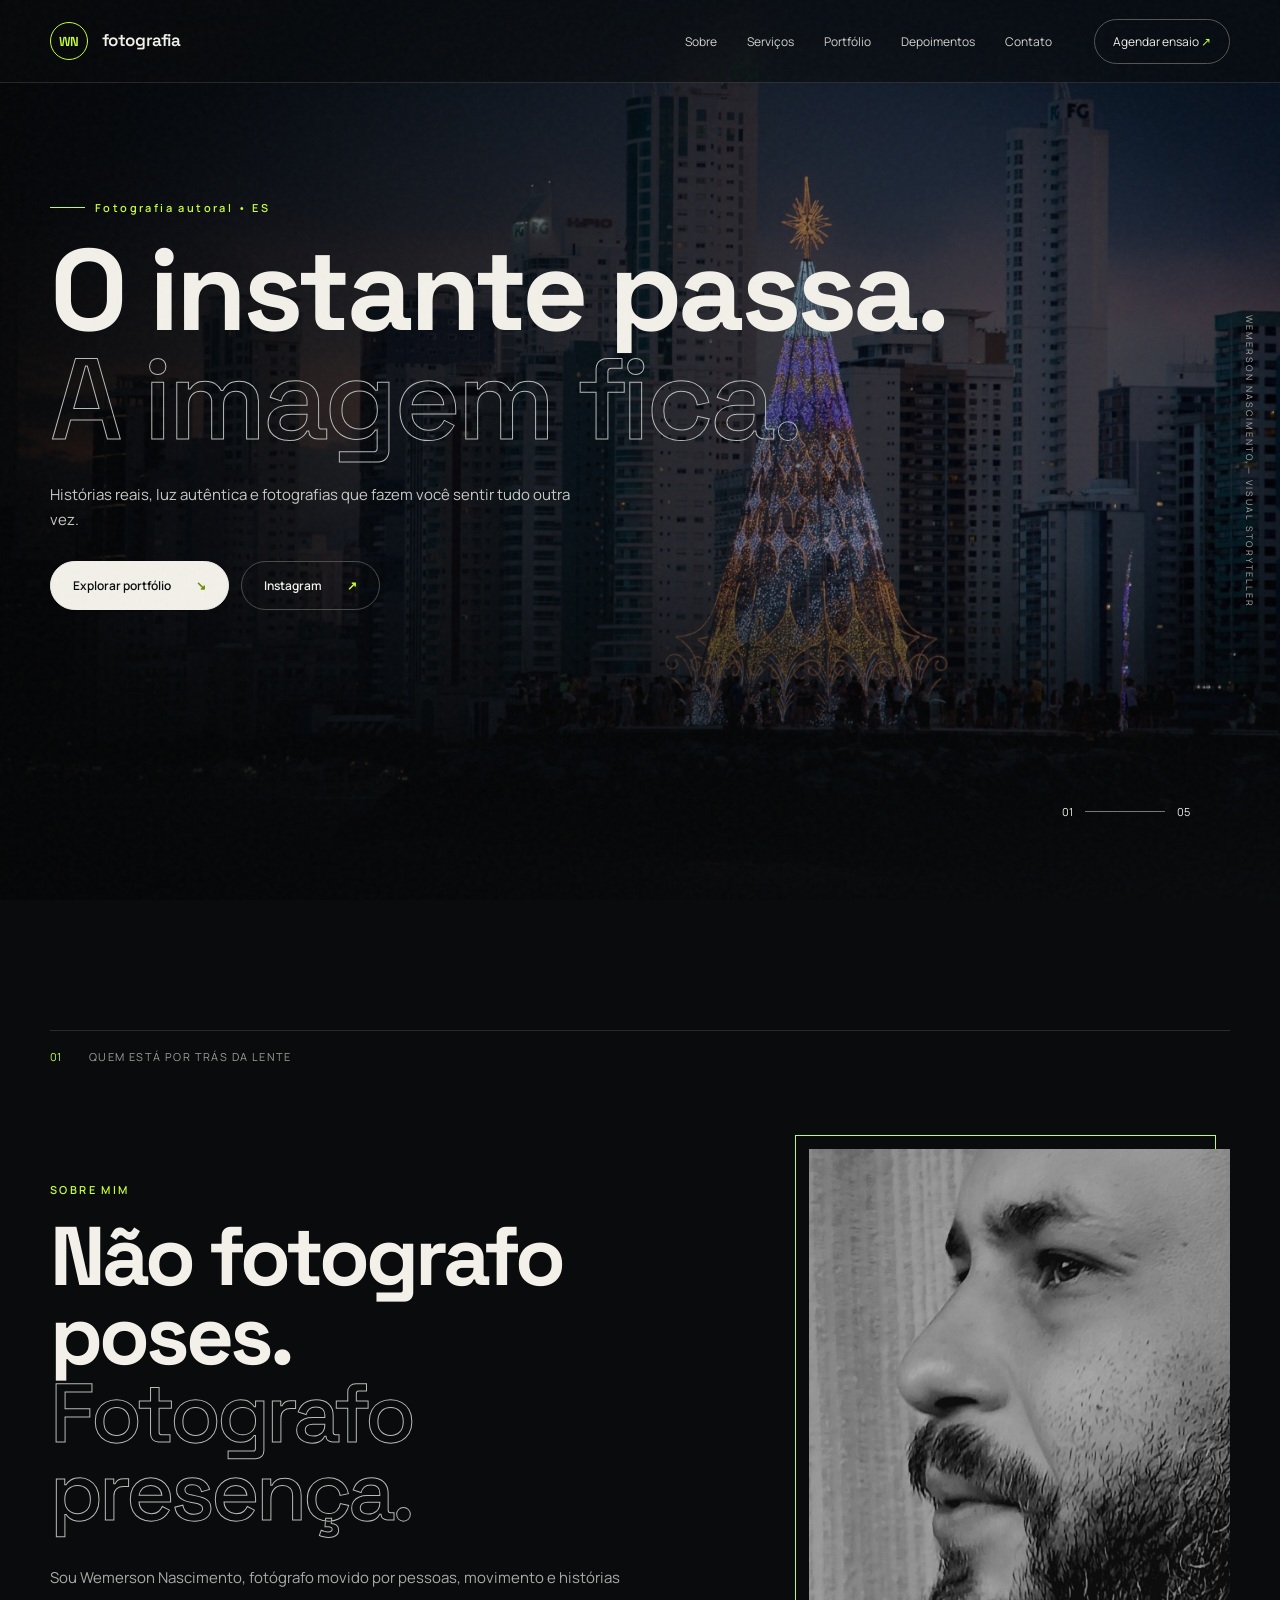
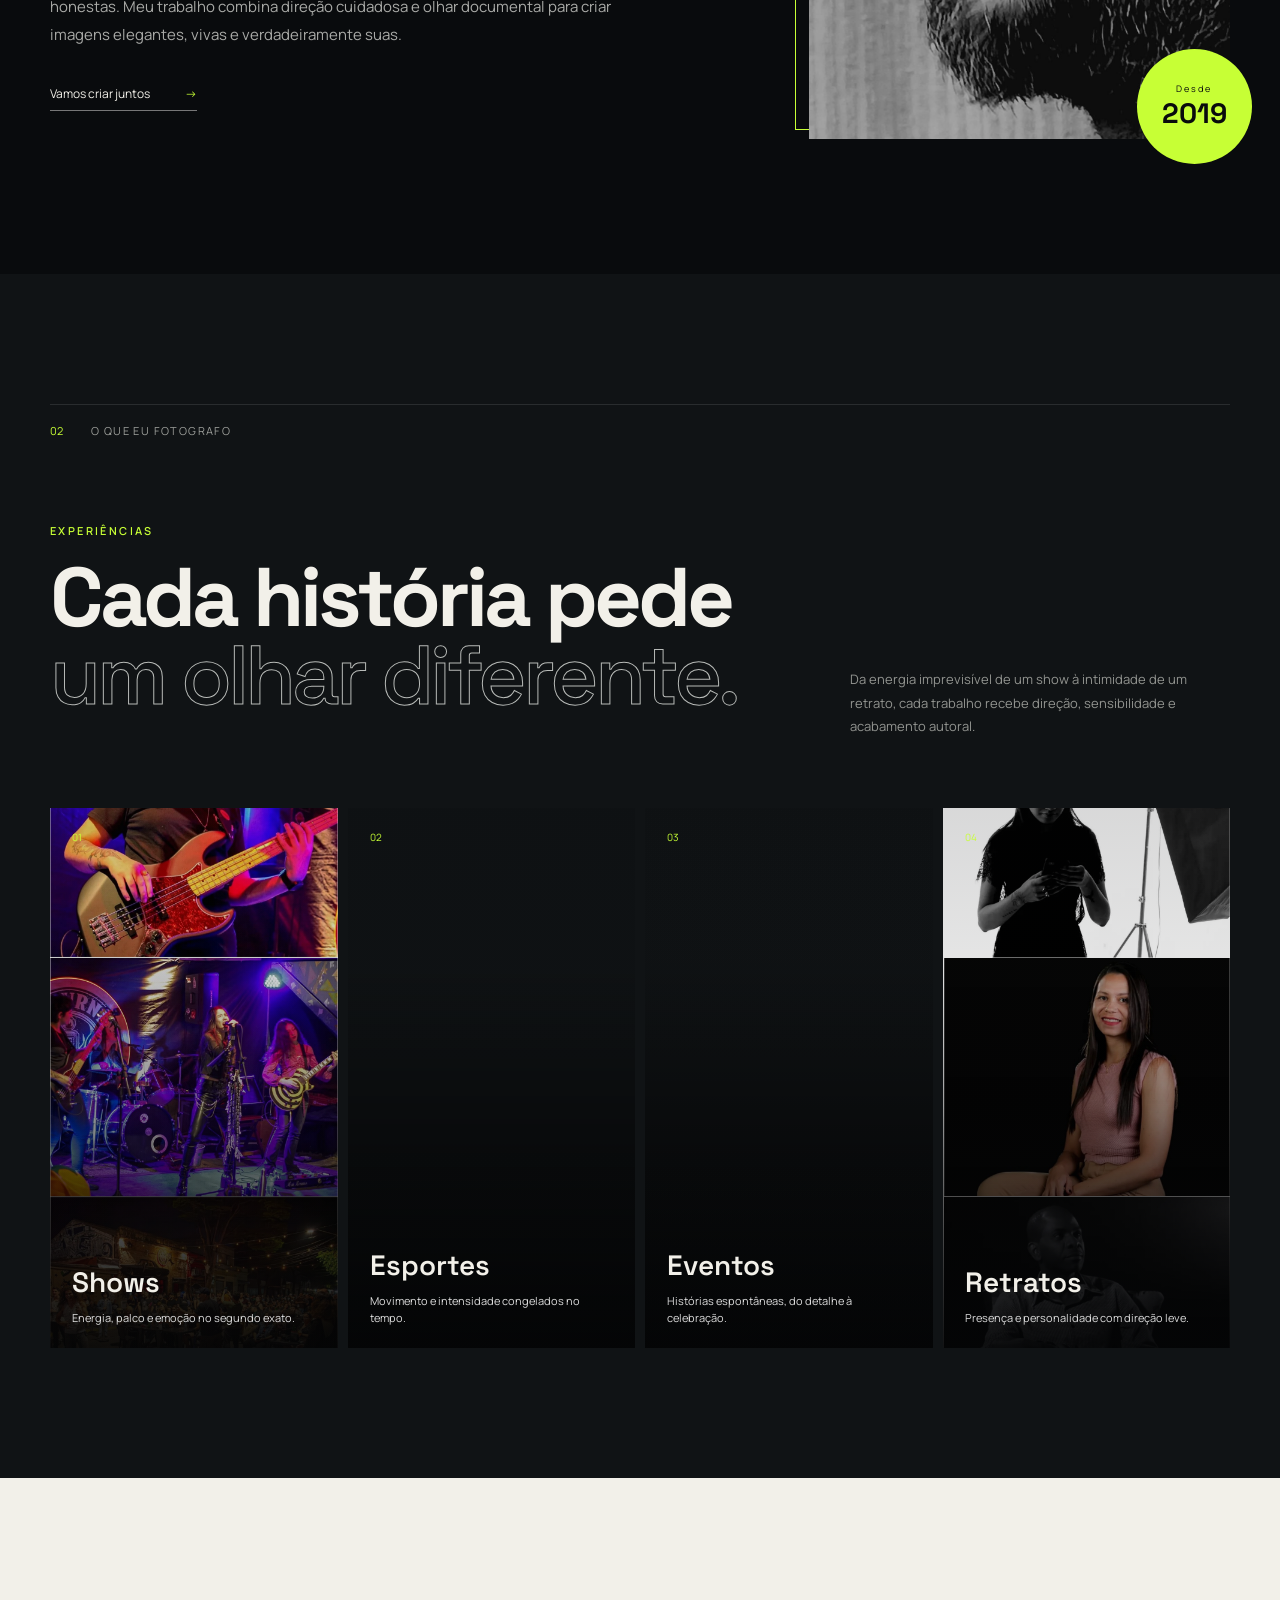
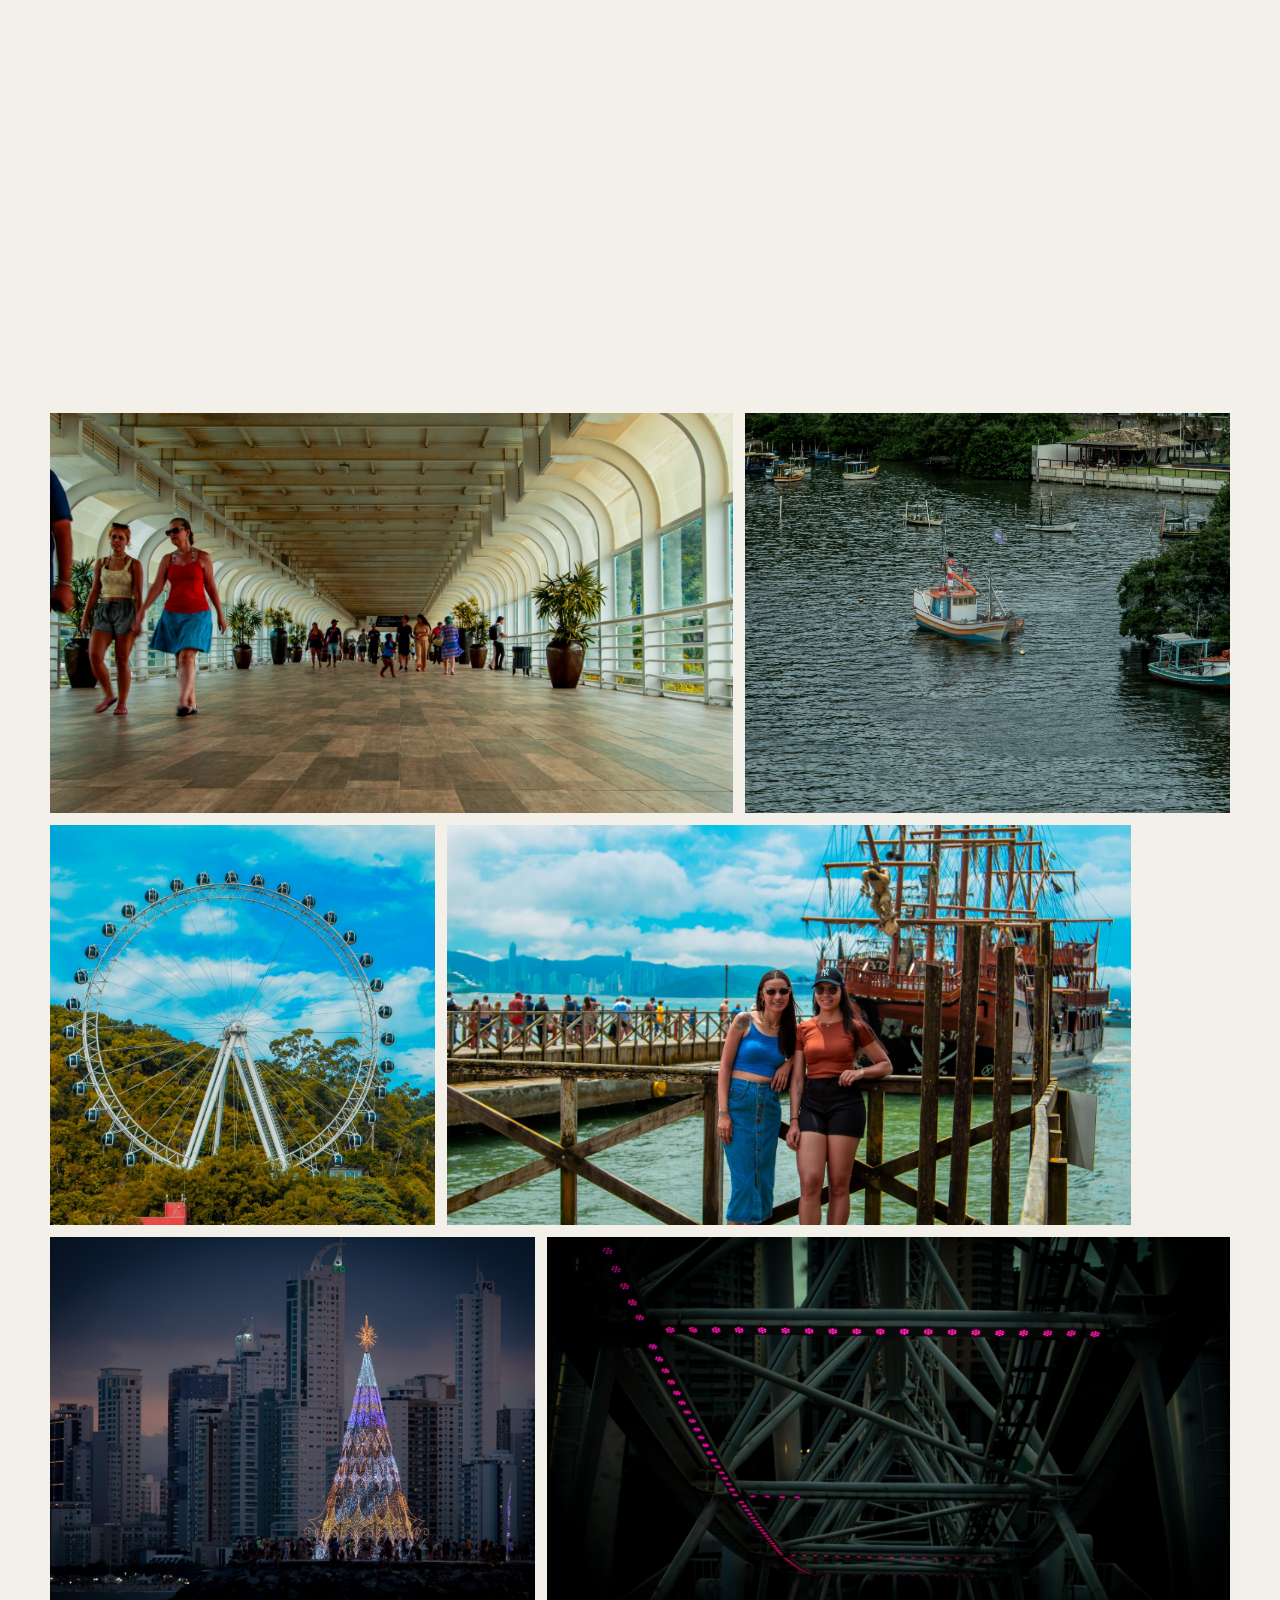
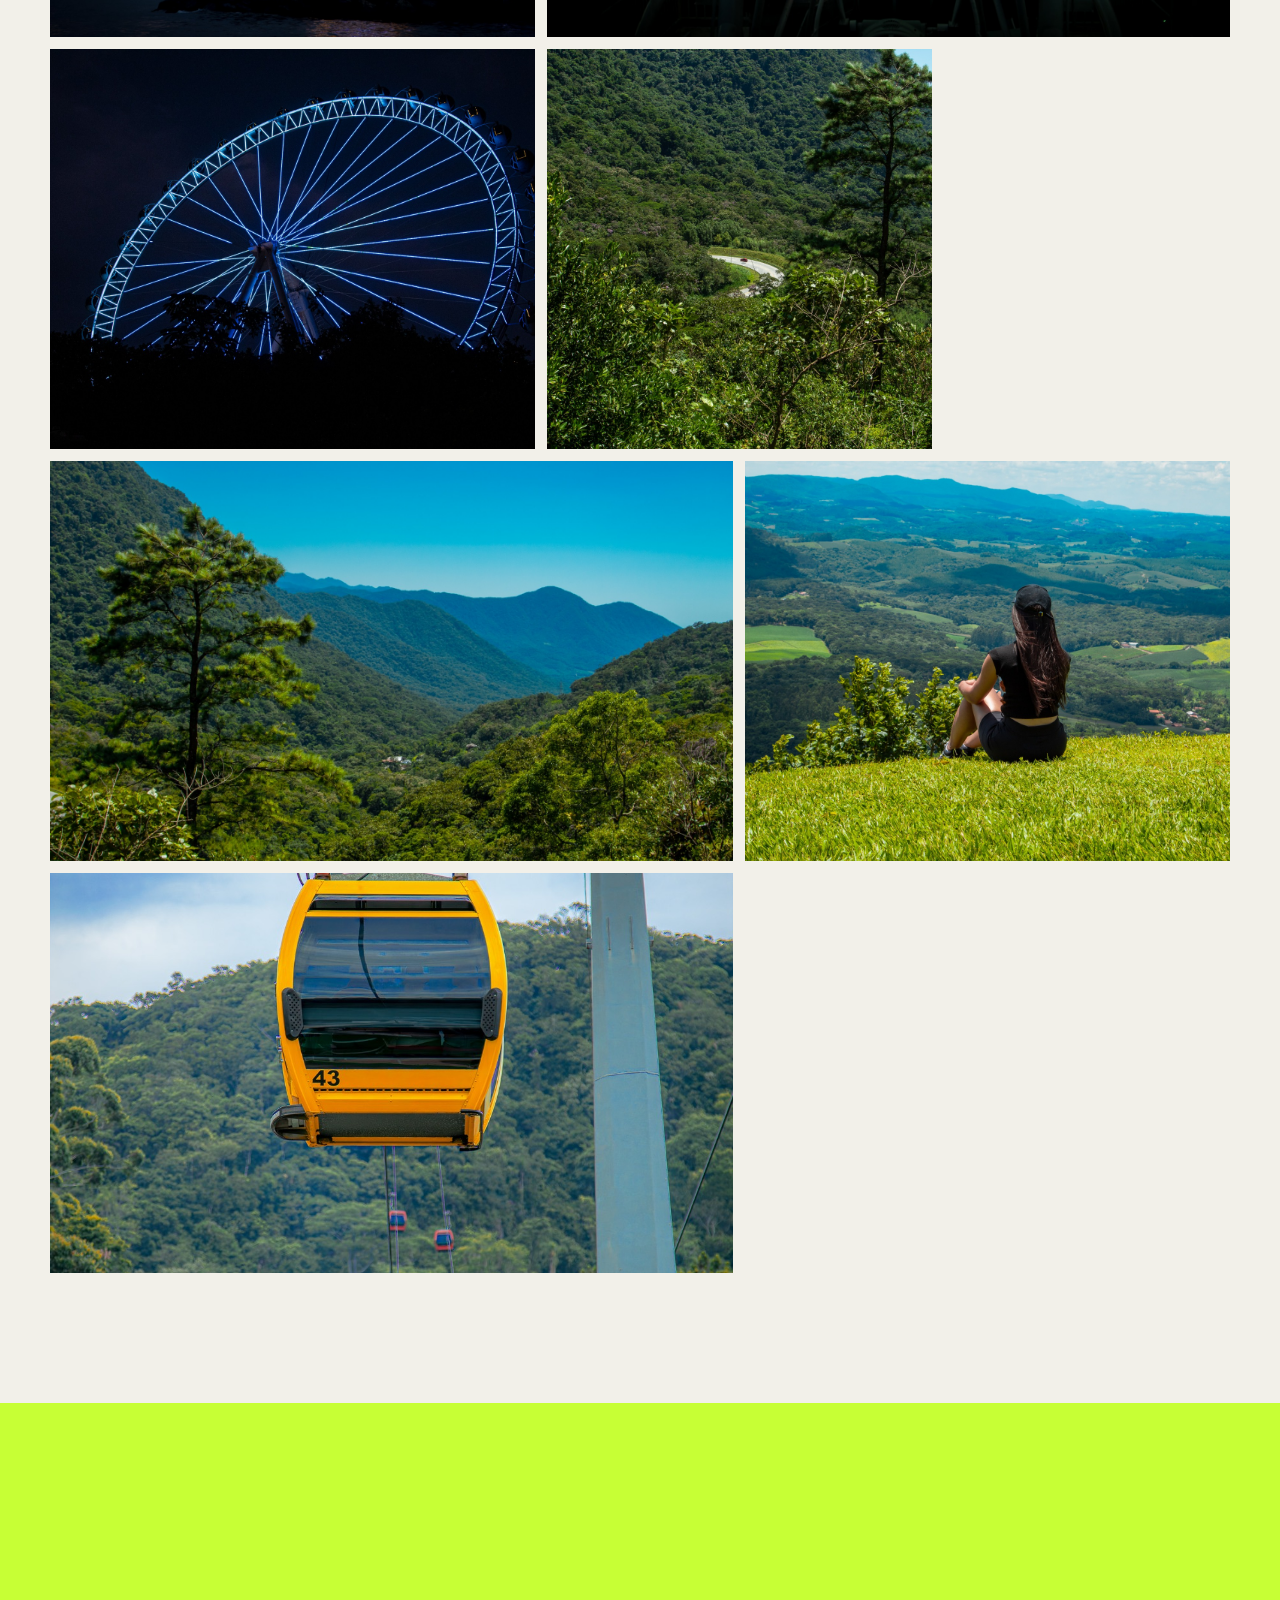
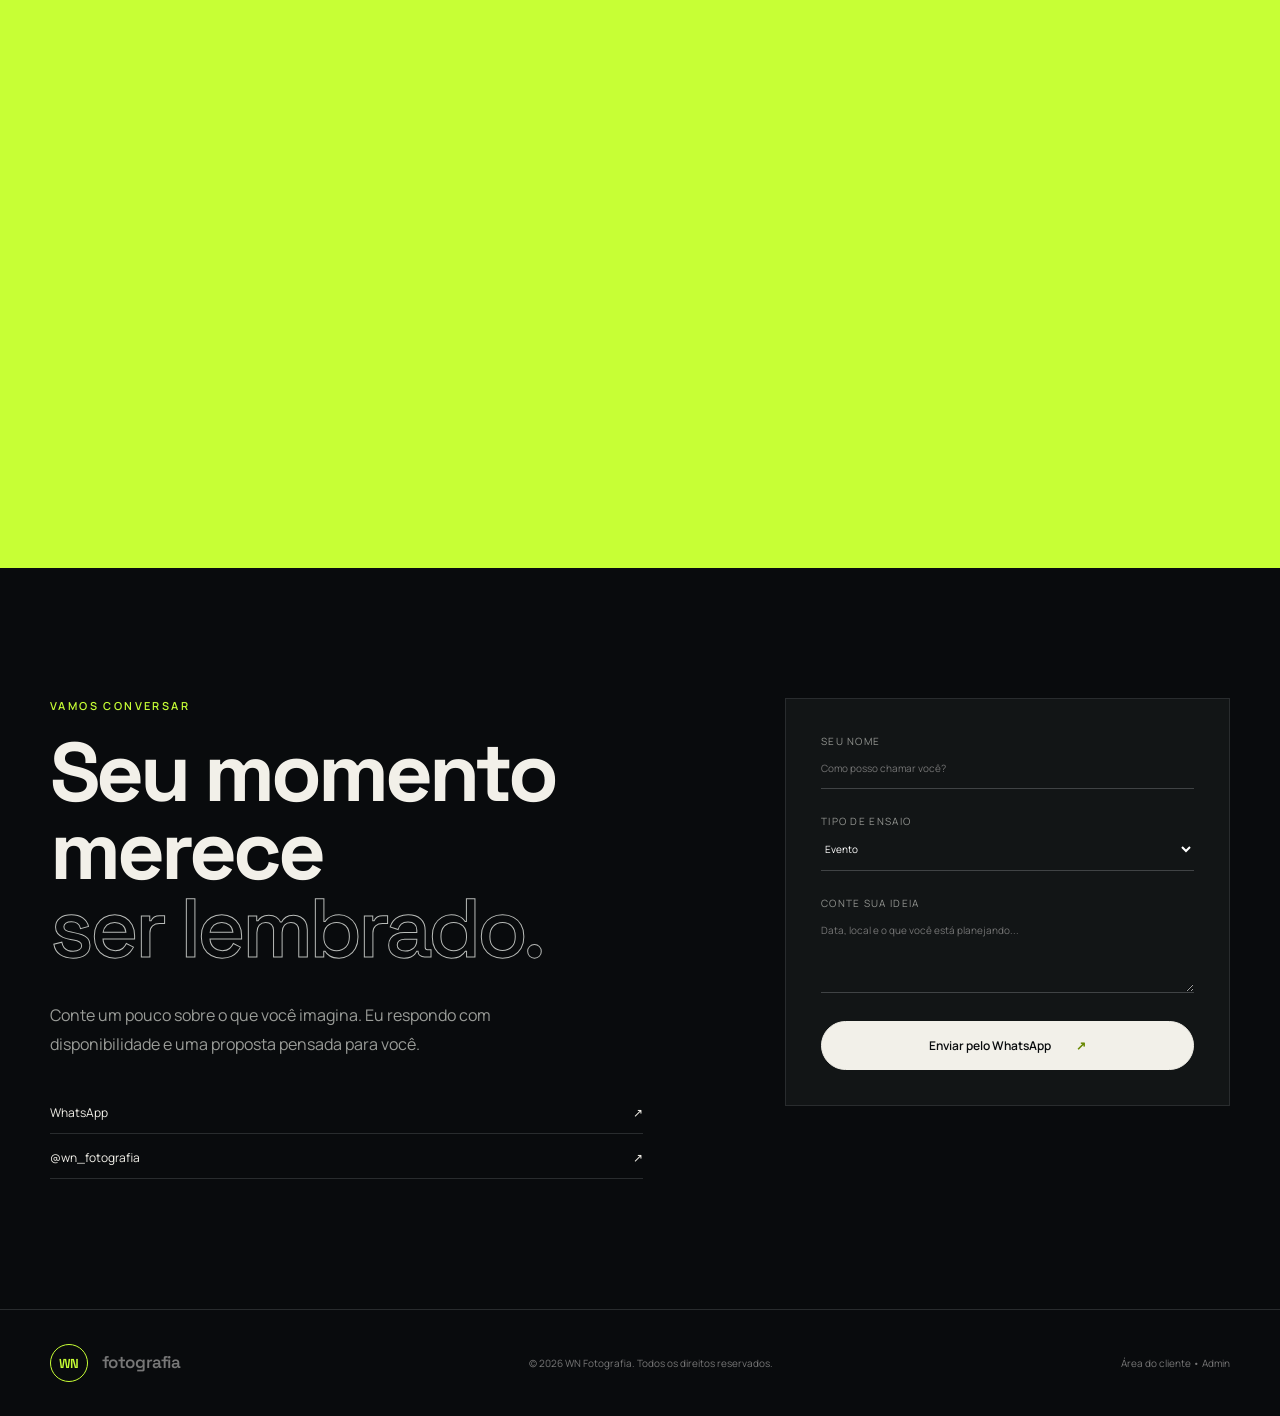
==== commit eb6fec19: "Add files via upload" ====
--- a/index.html
+++ b/index.html
@@ -1,243 +1,95 @@
-<!DOCTYPE html>
-<html lang="PT-BR">
-<head>
-    <meta charset="UTF-8">
-    <meta name="viewport" content="width=device-width, initial-scale=1.0">
-
-    <meta name="viewport" content="width=device-width, initial-scale=1.0">
-    <title>WN FOTOGRAFIA</title>
-    <link href='https://unpkg.com/boxicons@2.1.4/css/boxicons.min.css' rel='stylesheet'>
-    <link rel="stylesheet" href="./styles.css">
-</head>
-<body>
-
-
-    <header class="header">
-        <nav class="nav">
-            <a href="./index.html" class="logo">WN FOTOS</a>
-          <button class="hamburger"></button>
-          <ul class="nav-list">
-            <li><a href="/index.html">Inicio</a></li>
-            <li><a href="#sobre">Sobre</a></li>
-            <li><a href="#services">Serviços</a></li>
-            <li><a href="#Portifolio">portfólio</a></li>
-            <li><a href="#Contatos">Contatos</a></li>
-          </ul>
-        </nav>
-      </header>
-
-   
-
-    <section class="home" id="home">
-        <div class="home-content">
-            <h1>Olá, eu sou Wemerson <br> Nascimento</h1>
-            <h3>Sou um fotógrafo profissional</h3>
-            <p>Bem-vindo ao meu mundo criativo! Um fotógrafo apaixonado por capturar momentos que contam histórias poderosas. Meu foco é entregar imagens de alta qualidade que reflitam a beleza única de cada sujeito, seja em retratos, eventos ou paisagens deslumbrantes. Acredito que cada foto é uma oportunidade de congelar o tempo e evocar emoções, e estou dedicado a tornar seus momentos especiais inesquecíveis.</p>
-            <p>Se você está procurando um fotógrafo que entende a importância de detalhes, criatividade e profissionalismo, você está no lugar certo. Vamos criar algo incrível juntos!</p>
-            
-       
-            <div class="btn-box">
-                <a href="https://w.app/1TnaGg"  target="_blank">Agende </a>
-
-                <a href="https://www.instagram.com/wn_fotografia/"  target="_blank">Instagram </a>
-            
-            </div>
-       </div>
-
-       <div class="home-sci">
-       
-        <a href="#Contatos"> <img src="./img/bxl-gmail.svg" alt="Gmail"></a>
-        <a href="https://www.instagram.com/wn_fotografia/"  target="_blank"> <img src="./img/bxl-instagram.svg" alt="instagram"></a>
-        <a href="https://w.app/1TnaGg"  target="_blank"><img src="./img/bxl-whatsapp.svg" alt="bxl-whatsapp"></a>
-       </div>
-
-
-       <span class="home-imgHover"></span>
-
-
-    </section>
-
-
-    <!-- seçao sobre -->
-
-    <section class="sobre" id="sobre">
-        <div class="interface">
-            <div class="flex">
-                <div class="img-sobre">
-                    <img src="/img/Img sobre.jpeg" alt="Foto perfil">
-                </div>
-                <div class="txt-sobre">
-                    <h2>MUITO PRAZER,
-                         <span>SOU WEMERSON NASCIMENTO.</span></h2>
-                         <p>Desde pequeno, Wemerson Nascimento sempre teve um fascínio por capturar o mundo ao seu redor. Com uma câmera improvisada feita de pedaços de madeira e uma lente emprestada do tio, ele começou a explorar os detalhes da natureza e das pessoas ao seu redor. A cada clique, descobria um novo significado nas pequenas coisas – a luz dourada ao entardecer, o sorriso espontâneo de um amigo, a textura de uma flor recém-desabrochada.</p>
-                         <p>Ao longo dos anos, sua paixão se transformou em profissão, e hoje Wemerson é um fotógrafo profissional especializado em contar histórias por meio de suas lentes. Ele acredita que cada imagem tem o poder de transmitir emoções, capturando não apenas o que os olhos veem, mas também o que o coração sente. Seja em retratos, casamentos ou eventos, seu objetivo é criar memórias duradouras, com fotos que vão além da simples imagem – são pedaços de histórias que merecem ser lembradas para sempre.</p>
-                         <p>Com um olhar apurado e sensibilidade artística, Wemerson continua a viajar pelo mundo da fotografia, sempre em busca de novos momentos para capturar e novas histórias para contar."
-
-                            Essa história adiciona um toque mais pessoal e emotivo, fazendo a conexão entre a paixão pela fotografia e a jornada profissional de Wemerson.</p>
-
-                         
-
-                        
-                    
-                </div>
-
-                
-                
-            </div>
-        </div>
-        
-
-    </section>
-
-
-    <!--Seçao services-->
-
-
-    <section class="services" id="services">
-
-
-
-        <div class="title"><h1>Serviços</h1></div>
-
-
-
-
-        
-       
-<div class="imgservices">
-    <div class="img-port site1">
-        <h2 class="descriçao">Shows</h2>
-    </div>
-<div class="img-port site2">
-    <h2 class="descriçao">Esportes</h2>
-</div>
-<div class="img-port site3">
-    <h2 class="descriçao">Eventos</h2>
-</div>
-<div class="img-port site4">
-    <h2 class="descriçao"> Profissional</h2>
-</div>
-
-
-</div>
-        
-            
-       
-
-      
-    </section>
-
-
-    <!--seçao portifolio-->
-
-
-    <section class="Porfolio" id="Portifolio">
-
-        <div class="title"><h1>Portifolio</h1></div>
-        
-    
-    <div class="galery">
-
-        <a href="/img/Galeria/FOTO   (1).jpeg" class="galery-items">
-            <img src="/img/Galeria/FOTO   (1).jpeg"" alt="">
-        </a>
-        <a href="/img/Galeria/FOTO   (2).jpeg" class="galery-items">
-            <img src="/img/Galeria/FOTO   (2).jpeg"" alt="">
-        </a>
-        <a href="/img/Galeria/FOTO   (3).jpeg" class="galery-items">
-            <img src="/img/Galeria/FOTO   (3).jpeg"" alt="">
-        </a>
-        <a href="/img/Galeria/FOTO   (4).jpeg" class="galery-items">
-            <img src="/img/Galeria/FOTO   (4).jpeg"" alt="">
-        </a>
-        <a href="/img/Galeria/FOTO   (5).jpeg" class="galery-items">
-            <img src="/img/Galeria/FOTO   (5).jpeg"" alt="">
-        </a>
-        <a href="/img/Galeria/FOTO   (6).jpeg" class="galery-items">
-            <img src="/img/Galeria/FOTO   (6).jpeg"" alt="">
-        </a>
-        <a href="/img/Galeria/FOTO   (7).jpeg" class="galery-items">
-            <img src="/img/Galeria/FOTO   (7).jpeg"" alt="">
-        </a>
-        <a href="/img/Galeria/FOTO   (8).jpeg" class="galery-items">
-            <img src="/img/Galeria/FOTO   (8).jpeg"" alt="">
-        </a>
-        <a href="/img/Galeria/FOTO   (9).jpeg" class="galery-items">
-            <img src="/img/Galeria/FOTO   (9).jpeg"" alt="">
-        </a>
-        <a href="/img/Galeria/FOTO   (10).jpeg" class="galery-items">
-            <img src="/img/Galeria/FOTO   (10).jpeg"" alt="">
-        </a>
-        <a href="/img/Galeria/FOTO   (11).jpeg" class="galery-items">
-            <img src="/img/Galeria/FOTO   (11).jpeg"" alt="">
-        </a>
-        <a href="/img/Galeria/FOTO   (1).PNG" class="galery-items">
-            <img src="/img/Galeria/FOTO   (1).PNG"" alt="">
-        </a>
-        <a href="/img/Galeria/FOTO   (2).PNG" class="galery-items">
-            <img src="/img/Galeria/FOTO   (2).PNG"" alt="">
-        </a>
-        <a href="/img/Galeria/FOTO   (3).PNG" class="galery-items">
-            <img src="/img/Galeria/FOTO   (3).PNG"" alt="">
-        </a>
-        <a href="/img/Galeria/FOTO   (4).PNG" class="galery-items">
-            <img src="/img/Galeria/FOTO   (4).PNG"" alt="">
-        </a>
-       
-
-        
-
-    </div>
-
-
-
-
-
-</section>
-
-
-
-<section class="formulario" id="Contatos">
-
-
-    <div class="interface">
-        <h1 class="title">Contatos</h1>
-
-
-        <form action="">
-
-            <input type="text" placeholder="Seu Nome" required>
-            <input type="text" placeholder="Seu E-mail" required>
-            <input type="text" placeholder="Seu Celular" >
-
-            <textarea name="" id="" placeholder="Sua mensagem" required></textarea>
-
-            <div class="btn-enviar"><input type="submit" value="Enviar"></div>
-
-            
-                <div class="title">
-                    
-                    
-                    <a href="https://www.instagram.com/wn_fotografia/"> <img src="./img/bxl-instagram.svg" alt="instagram"></a>
-                    <a href="https://w.app/1TnaGg"  target="_blank"><img src="./img/bxl-whatsapp.svg" alt="bxl-whatsapp"></a>
-
-                  </div>
-
-        </form>
-
-     
-
-    </div>
-
-   
-
-</section>
-
-
-<footer><P>WnFotografia &copy; 2025 by &lt;/Wnfotos&gt;. Todos os direitos reservados.</P></footer>
-
-   
-    
-</body>
-<script src="./script.js"></script>
-</html>+<!doctype html>
+<html lang="pt-BR">
+<head>
+  <meta charset="UTF-8">
+  <meta name="viewport" content="width=device-width, initial-scale=1">
+  <meta name="description" content="WN Fotografia — histórias reais, luz autêntica e imagens que atravessam o tempo.">
+  <title>WN Fotografia — Momentos que permanecem</title>
+  <link rel="preconnect" href="https://fonts.googleapis.com">
+  <link rel="preconnect" href="https://fonts.gstatic.com" crossorigin>
+  <link href="https://fonts.googleapis.com/css2?family=Manrope:wght@400;500;600;700&family=Space+Grotesk:wght@500;600;700&display=swap" rel="stylesheet">
+  <link rel="stylesheet" href="./styles.css?v=2">
+</head>
+<body>
+  <div class="noise" aria-hidden="true"></div>
+  <header class="header" id="topo">
+    <nav class="nav container" aria-label="Navegação principal">
+      <a class="logo" href="#topo" aria-label="WN Fotografia, início"><span>WN</span> fotografia</a>
+      <button class="menu-button" type="button" aria-label="Abrir menu" aria-expanded="false"><i></i><i></i></button>
+      <div class="nav-links">
+        <a href="#sobre">Sobre</a><a href="#servicos">Serviços</a><a href="#portfolio">Portfólio</a><a href="#depoimentos">Depoimentos</a><a href="#contato">Contato</a>
+      </div>
+      <a class="nav-cta" href="https://w.app/1TnaGg" target="_blank" rel="noopener">Agendar ensaio <span>↗</span></a>
+    </nav>
+  </header>
+
+  <main>
+    <section class="hero">
+      <div class="hero-shade"></div>
+      <div class="container hero-content reveal">
+        <p class="eyebrow"><span></span> Fotografia autoral • ES</p>
+        <h1 id="hero-title">O instante passa.<br><em>A imagem fica.</em></h1>
+        <p class="hero-text" id="hero-subtitle">Histórias reais, luz autêntica e fotografias que fazem você sentir tudo outra vez.</p>
+        <div class="hero-actions">
+          <a class="button primary" href="#portfolio">Explorar portfólio <span>↘</span></a>
+          <a class="button ghost" href="https://www.instagram.com/wn_fotografia/" target="_blank" rel="noopener">Instagram <span>↗</span></a>
+        </div>
+      </div>
+      <div class="hero-index"><span>01</span><div></div><span>05</span></div>
+      <p class="hero-side">WEMERSON NASCIMENTO — VISUAL STORYTELLER</p>
+    </section>
+
+    <section class="about section container" id="sobre">
+      <div class="section-label reveal"><span>01</span><p>Quem está por trás da lente</p></div>
+      <div class="about-grid">
+        <div class="about-copy reveal">
+          <p class="kicker">SOBRE MIM</p>
+          <h2>Não fotografo poses.<br><em>Fotografo presença.</em></h2>
+          <p id="about-text">Sou Wemerson Nascimento, fotógrafo movido por pessoas, movimento e histórias honestas. Meu trabalho combina direção cuidadosa e olhar documental para criar imagens elegantes, vivas e verdadeiramente suas.</p>
+          <a class="text-link" href="#contato">Vamos criar juntos <span>→</span></a>
+        </div>
+        <figure class="about-photo reveal"><img src="./img/Img sobre.jpeg" alt="Wemerson Nascimento com sua câmera"><figcaption><span>Desde</span><strong>2019</strong></figcaption></figure>
+      </div>
+    </section>
+
+    <section class="services section" id="servicos">
+      <div class="container">
+        <div class="section-label reveal"><span>02</span><p>O que eu fotografo</p></div>
+        <div class="section-heading reveal"><div><p class="kicker">EXPERIÊNCIAS</p><h2>Cada história pede<br><em>um olhar diferente.</em></h2></div><p>Da energia imprevisível de um show à intimidade de um retrato, cada trabalho recebe direção, sensibilidade e acabamento autoral.</p></div>
+        <div class="service-grid">
+          <article class="service-card reveal" style="--image:url('./img/img/cats.jpg')"><span>01</span><div><h3>Shows</h3><p>Energia, palco e emoção no segundo exato.</p></div></article>
+          <article class="service-card reveal" style="--image:url('./img/img/esportes.jpg')"><span>02</span><div><h3>Esportes</h3><p>Movimento e intensidade congelados no tempo.</p></div></article>
+          <article class="service-card reveal" style="--image:url('./img/img/Eventos.jpg')"><span>03</span><div><h3>Eventos</h3><p>Histórias espontâneas, do detalhe à celebração.</p></div></article>
+          <article class="service-card reveal" style="--image:url('./img/img/Proffisional.jpg')"><span>04</span><div><h3>Retratos</h3><p>Presença e personalidade com direção leve.</p></div></article>
+        </div>
+      </div>
+    </section>
+
+    <section class="portfolio section" id="portfolio">
+      <div class="container">
+        <div class="section-label reveal"><span>03</span><p>Trabalhos selecionados</p></div>
+        <div class="section-heading reveal"><div><p class="kicker">PORTFÓLIO</p><h2>Imagens que falam<br><em>antes das palavras.</em></h2></div><div class="filters" role="group" aria-label="Filtrar portfólio"><button class="active" data-filter="all">Todos</button><button data-filter="eventos">Eventos</button><button data-filter="retratos">Retratos</button><button data-filter="esportes">Esportes</button></div></div>
+        <div class="gallery" id="gallery"></div>
+      </div>
+    </section>
+
+    <section class="testimonials section" id="depoimentos">
+      <div class="container">
+        <div class="section-label reveal"><span>04</span><p>O que dizem</p></div>
+        <div class="testimonial-wrap reveal"><p class="quote-mark">“</p><blockquote id="testimonial-quote"></blockquote><div class="testimonial-foot"><div><strong id="testimonial-name"></strong><span id="testimonial-event"></span></div><div class="testimonial-nav"><button id="prev-testimonial" aria-label="Depoimento anterior">←</button><span id="testimonial-count"></span><button id="next-testimonial" aria-label="Próximo depoimento">→</button></div></div></div>
+      </div>
+    </section>
+
+    <section class="contact section" id="contato">
+      <div class="container contact-grid">
+        <div class="reveal"><p class="kicker">VAMOS CONVERSAR</p><h2>Seu momento merece<br><em>ser lembrado.</em></h2><p>Conte um pouco sobre o que você imagina. Eu respondo com disponibilidade e uma proposta pensada para você.</p><div class="contact-links"><a href="https://w.app/1TnaGg" target="_blank" rel="noopener">WhatsApp <span>↗</span></a><a href="https://www.instagram.com/wn_fotografia/" target="_blank" rel="noopener">@wn_fotografia <span>↗</span></a></div></div>
+        <form id="contact-form" class="reveal"><label>Seu nome<input name="name" type="text" placeholder="Como posso chamar você?" required></label><label>Tipo de ensaio<select name="type"><option>Evento</option><option>Retrato profissional</option><option>Show</option><option>Esporte</option><option>Outro</option></select></label><label>Conte sua ideia<textarea name="message" rows="4" placeholder="Data, local e o que você está planejando..." required></textarea></label><button class="button primary" type="submit">Enviar pelo WhatsApp <span>↗</span></button></form>
+      </div>
+    </section>
+  </main>
+
+  <footer><div class="container footer-inner"><a class="logo" href="#topo"><span>WN</span> fotografia</a><p>© <span id="year"></span> WN Fotografia. Todos os direitos reservados.</p><a class="admin-link" href="./admin.html" aria-label="Acessar área administrativa">Área do cliente • Admin</a></div></footer>
+  <dialog id="lightbox"><button aria-label="Fechar imagem">×</button><img alt=""><div><strong></strong><span></span></div></dialog>
+  <script src="./script.js"></script>
+</body>
+</html>
--- a/styles.css
+++ b/styles.css
@@ -1,775 +1,10 @@
-@import url('https://fonts.googleapis.com/css2?family=Poppins:ital,wght@0,100;0,200;0,300;0,400;0,500;0,600;0,700;0,800;0,900;1,100;1,200;1,300;1,400;1,500;1,600;1,700;1,800;1,900&display=swap');
-
-
-
-* {
-    margin: 0;
-    padding: 0;
-    box-sizing: border-box;
-    font-family: 'Poppins', sans-serif;
-    text-decoration: none;
-    border: none;
-    outline: none;
-    scroll-behavior: smooth;
-}
-
-html {
-    font-size: 16px;
-}
-
-body {
-    color: #081b29;
-}
-
-.header {
-    cursor: pointer;
-    width: 100%;
-    background: rgb(17, 0, 0);
-    position: fixed;
-    z-index: 1000;
-    padding-inline: 16px;
-}
-
-.nav {
-    max-width: 1280px;
-    height: 70px;
-    margin-inline: auto;
-    display: flex;
-    justify-content: space-between;
-    align-items: center;
-}
-
-.nav a {
-    color: #00abf0;
-}
-
-.logo {
-    font-size: 48px;
-}
-
-.nav-list {
-    display: flex;
-    gap: 32px;
-    list-style: none;
-}
-
-.nav-list a {
-    font-size: 18px;
-    color: #fff;
-    padding-block: 16px;
-}
-
-.hero {
-    height: calc(100vh - 70px);
-}
-.hamburger {
-    display: none;
-    background: none;
-    border: none;
-    cursor: pointer;
-    border-top: 3px solid #fff;
-}
-
-.hamburger::after,
-.hamburger::before {
-    content: "";
-    display: block;
-    width: 30px;
-    height: 3px;
-    background: #fff;
-    margin-top: 5px;
-    position: relative;
-    transition: 0.3s;
-}
-
-.home {
-    height: 100vh;
-    background: url('./img/Background\ \(2\).jpeg') no-repeat center/cover;
-    display: flex;
-    align-items: center;
-    padding: 0 10%;
-    border: 5px solid black;
-}
-
-.home-content {
-    max-width: 600px;
-}
-
-.home-content h1,
-.home-content h3 {
-    position: relative;
-    font-weight: 700;
-    color: white;
-    -webkit-text-stroke: 2px black;
-    text-stroke: 2px black;
-}
-
-.home-content h1 {
-    font-size: 56px;
-    line-height: 1.2;
-}
-
-.home-content h3 {
-    font-size: 32px;
-}
-
-.home-content p {
-    position: relative;
-    font-size: 16px;
-    margin: 20px 0 40px;
-    color: white;
-}
-
-.home-content h1::before,
-.home-content h3::before,
-.home-content p::before,
-.home-content .btn-box::before,
-.home-sci::before {
-    content: "";
-    position: absolute;
-    top: 0;
-    right: 0;
-    width: 100%;
-    height: 100%;
-    background: #0a0000a1;
-    animation: showRight 1s ease forwards;
-}
-
-.home-content h1::before {
-    animation-delay: 0.1s;
-}
-
-.home-content h3::before {
-    animation-delay: 1s;
-}
-
-.home-content p::before {
-    animation-delay: 1.6s;
-}
-
-.home-content .btn-box::before {
-    animation-delay: 1.9s;
-}
-
-.home-content .btn-box {
-    position: relative;
-    display: flex;
-    justify-content: space-between;
-    width: 345px;
-    height: 50px;
-}
-
-.btn-box a {
-    position: relative;
-    display: inline-flex;
-    justify-content: center;
-    align-items: center;
-    width: 150px;
-    height: 100%;
-    background: #00abf0;
-    border: 2px solid #00abf0;
-    border-radius: 8px;
-    font-size: 19px;
-    color: #081b29;
-    text-decoration: none;
-    font-weight: 600;
-    letter-spacing: 1px;
-    z-index: 1;
-    overflow: hidden;
-    
-}
-
-.btn-box a:hover {
-    color: #00abf0;
-}
-
-.btn-box a:nth-child(2) {
-    background: transparent;
-    color: #00abf0;
-}
-
-.btn-box a:nth-child(2):before {
-    color: #081b29;
-}
-
-.btn-box a::before {
-    content: "";
-    position: absolute;
-    top: 0;
-    left: 0;
-    width: 0;
-    height: 100%;
-    background: #081b29;
-    z-index: -1;
-    transition: .5s;
-}
-
-.btn-box a:hover::before {
-    width: 100%;
-}
-
-.home-sci {
-    position: absolute;
-    bottom: 40px;
-    width: 170px;
-    display: flex;
-    justify-content: space-between;
-}
-
-.home-sci a {
-    position: relative;
-    display: inline-flex;
-    justify-content: center;
-    align-items: center;
-    width: 40px;
-    height: 40px;
-    background: transparent;
-    border: 2px solid #00abf0;
-    border-radius: 50%;
-    font-size: 20px;
-    color: #00abf0;
-    text-decoration: none;
-    z-index: 1;
-    overflow: hidden;
-    transition: 0.5s;
-}
-
-.home-sci a:hover {
-    color: #081b29;
-}
-
-.home-sci a::before {
-    content: "";
-    position: absolute;
-    top: 0;
-    left: 0;
-    width: 0;
-    height: 100%;
-    background: #00abf0;
-    z-index: -1;
-    transition: 0.5s;
-}
-
-.home-sci a:hover::before {
-    width: 100%;
-}
-
-.home-imgHover {
-    position: absolute;
-    top: 0;
-    right: 30px;
-    width: 1000px;
-    height: 100%;
-    background: transparent;
-    transition: 0.3s;
-    animation: manipActiveHover 0.1s forwards;
-    animation-delay: 4s;
-    pointer-events: none;
-}
-
-
- 
-
-
-
-
-
-
-/*animação de quadros-chave*/
-
-@keyframes showRight {
-    100% {
-        width: 0;
-    }
-}
-
-@keyframes manipActiveHover {
-    100% {
-        pointer-events: auto;
-    }
-}
-
-/* Flex Utilitário */
-.flex {
-    display: flex;
-}
-
-/* Sobre */
-section.sobre {
-    padding: 400px 4%;
-    background-color: rgb(7, 4, 0);
-}
-
-section.sobre .flex {
-    align-items: center;
-    gap: 60px;
-}
-
-.sobre .txt-sobre {
-    color: #00abf0;
-}
-
-.sobre .txt-sobre h2 {
-    font-size: 40px;
-    line-height: 40px;
-    margin-bottom: 30px;
-}
-
-.sobre .txt-sobre h2 span {
-    color: green;
-    display: block;
-}
-
-.sobre .txt-sobre p {
-    margin: 20px 0;
-    text-align: justify;
-}
-
-.sobre .img-sobre img {
-    height: 400px;
-    left: 400px;
-}
-
-
-/*servicos*/
-
-.title {
-    display: flex;
-    justify-content: center;
-    align-items: center;
-    text-align: center;
-    height: 150px;
-    margin: 0 auto;
-    top: 1%;
-}
-
-.title h1 {
-    font-family: Arial, Helvetica, sans-serif;
-    font-size: 3rem;
-    font-weight: 900;
-    color: black;
-}
-
-.imgservices {
-    display: flex;
-    align-items: center;
-    justify-content: center;
-    gap: 20px;
-    height: 90vh;
-    margin: 0 auto;
-    text-align: center;
-    top: 20%;
-}
-
-.descriçao {
-    width: 100%;
-    background-color: #f0e6e6;
-    text-align: center;
-    padding: 10px;
-}
-
-.img-port {
-    width: 360px;
-    height: 660px;
-    background-position: 100% 0%;
-    background-size: cover;
-    border-radius: 20px;
-    cursor: pointer;
-    transition: 2s;
-}
-
-.img-port:hover {
-    background-position: 100% 100%;
-}
-
-.site1 {
-    background-image: url(./img/img/cats.jpg);
-}
-
-.site2 {
-    background-image: url(./img/img/esportes.jpg);
-}
-
-.site3 {
-    background-image: url(./img/img/Eventos.jpg);
-}
-
-.site4 {
-    background-image: url(./img/img/Proffisional.jpg);
-}
-
-
-
-/*Portifolio*/
-
-.Porfolio {
-    background-color: blanchedalmond;
-}
-
-.galery {
-    display: flex;
-    flex-wrap: wrap;
-    justify-content: space-evenly;
-    gap: 2vw;
-    padding: 0 1vw;
-}
-
-.galery-items {
-    width: 340px;
-    height: 250px;
-    border: 3px solid #fff;
-    box-shadow: 4px 4px 4px #0006;
-    flex-grow: 1;
-    transition: transform 0.1s linear;
-}
-
-.galery-items:hover {
-    transform: scale(1.3);
-}
-
-.galery-items img {
-    width: 100%;
-    height: 100%;
-    object-fit: cover;
-}
-
-/* Contatos */
-section.formulario {
-    padding: 80px 4%;
-}
-
-form {
-    max-width: 500px;
-    margin: 40px auto 0;
-    display: flex;
-    flex-direction: column;
-    gap: 10px;
-}
-
-form input,
-form textarea {
-    width: 100%;
-    background-color: #242424;
-    border: none;
-    outline: none;
-    padding: 20px 15px;
-    border-radius: 15px;
-    color: #fff;
-    font-size: 18px;
-}
-
-form input::placeholder {
-    color: green;
-}
-
-form textarea {
-    resize: none;
-    max-height: 200px;
-}
-
-form .btn-enviar {
-    margin-top: 20px;
-    text-align: center;
-}
-
-form .btn-enviar input {
-    width: 120px;
-    background-color: green;
-    color: #000;
-    cursor: pointer;
-    font-weight: 700;
-    transition: 0.2s;
-}
-
-form .btn-enviar input:hover {
-    box-shadow: 0px 0px 8px #00ff08;
-    transform: scale(1.05);
-}
-
-footer p {
-    width: 100%;
-    background-color: #070000;
-    text-align: center;
-    padding: 10px;
-    color: green;
-}
-
-
-
- @media screen and (max-width: 750px) {
-
-    .home-content{
-        display: block;
-        position: absolute;
-        top: 10;
-        left: 5px;
-        text-align: center;
-       
-    }
-
-
-    
-
-    .home-content h1{
-        text-align: center;
-        font-size: 30px;
-       
-      
-}
-
-.home-content h2{
-    font-size: 20px;}
-    
-
-.home-sci  {
-   display: none;
-    
-    
-   
-    
-
-}
-
-
-
-
-@media screen and (max-width: 450px) {
-
-    
-
-
-    .hamburger {
-      display: block;
-      z-index: 1;
-      cursor: pointer;
-    }
-  
-    .nav-list {
-      position: fixed;
-      top: 0;
-      left: 0;
-      width: 100vw;
-      height: 30vh;
-      background: #00abf0;
-      clip-path: circle(40px at 90% -15%);
-      transition: 1s ease-out;
-  
-      flex-direction: column;
-      justify-content: space-around;
-      align-items: center;
-      gap: 0;
-  
-      pointer-events: none;
-    }
-  
-    .nav-list a {
-      font-size: 24px;
-      opacity: 0;
-    }
-  
-    .nav-list li:nth-child(1) a {
-      transition: 0.5s 0.2s;
-    }
-  
-    .nav-list li:nth-child(2) a {
-      transition: 0.5s 0.4s;
-    }
-  
-    .nav-list li:nth-child(3) a {
-      transition: 0.5s 0.6s;
-    }
-
-    
-
-
-  
-    /* Estilos ativos */
-  
-    .nav.active .nav-list {
-      clip-path: circle(1500px at 90% -15%);
-      pointer-events: all;
-    }
-  
-    .nav.active .nav-list a {
-      opacity: 1;
-    }
-  
-    .nav.active .hamburger {
-      position: fixed;
-      top: 26px;
-      right: 16px;
-      border-top-color: transparent;
-    }
-  
-    .nav.active .hamburger::before {
-      transform: rotate(135deg);
-    }
-  
-    .nav.active .hamburger::after {
-      transform: rotate(-135deg);
-      top: -7px;
-    }
-
-
-    .flex{
-       
-        display: flex;
-  flex-direction: column;  /* Alinha os itens verticalmente */
-  justify-content: flex-start;  /* Garante que as divs fiquem alinhadas no topo */
-       
-}
-
-.img-sobre img{
-    text-align: center;
-    margin-left: 10px;
-    
-}
-.txt-sobre p, h1{
-    text-align: center;
-    margin-left: 0;
-}
-
-
-
-    .imgservices {
-        display: grid;
-        place-items: center; /* Centraliza itens horizontal e verticalmente */
-        grid-template-columns: repeat(1, 1fr); /* Define 2 colunas com tamanhos iguais */
-        grid-gap: 20px; /* Espaçamento entre os itens */
-        background-color: #f4f4f4;
-        padding: 50px; /* Ajuste o valor do padding conforme necessário */
-        margin: 0 auto;
-        width: 100%;
-        height: auto; /* Altura ajusta-se ao conteúdo */
-        box-sizing: border-box; /* Inclui padding no cálculo total */
-        overflow: visible; /* Garante visibilidade total do conteúdo */
-    }
-
-    .title{
-        width: 150px; /* Define a largura */
-        height: auto; /* Mantém a proporção */
-
-    }
-
-
-    
-
-
-
-
-  }
-
-
-
- 
-
-
-
-
-
-
-    .hamburger {
-      display: block;
-      z-index: 1;
-      cursor: pointer;
-    }
-  
-    .nav-list {
-      position: fixed;
-      top: 0;
-      left: 0;
-      width: 100vw;
-      height: 40vh; /* Ajuste o tamanho conforme necessário */
-      background: #00abf0;
-      clip-path: circle(40px at 90% -15%);
-      transition: 1s ease-out;
-  
-      flex-direction: column;
-      justify-content: space-around;
-      align-items: center;
-      gap: 10px; /* Adiciona um pequeno espaço entre os itens */
-    
-      pointer-events: none;
-    }
-  
-    .nav-list a {
-      font-size: 20px; /* Reduz o tamanho da fonte */
-      opacity: 0;
-    }
-  
-    .nav-list li:nth-child(1) a {
-      transition: 0.5s 0.2s;
-    }
-  
-    .nav-list li:nth-child(2) a {
-      transition: 0.5s 0.4s;
-    }
-  
-    .nav-list li:nth-child(3) a {
-      transition: 0.5s 0.6s;
-    }
-  
-    /* Estilos ativos */
-    .nav.active .nav-list {
-      clip-path: circle(1500px at 90% -15%);
-      pointer-events: all;
-    }
-  
-    .nav.active .nav-list a {
-      opacity: 1;
-    }
-  
-    .nav.active .hamburger {
-      position: fixed;
-      top: 26px;
-      right: 16px;
-      border-top-color: transparent;
-    }
-  
-    .nav.active .hamburger::before {
-      transform: rotate(135deg);
-    }
-  
-    .nav.active .hamburger::after {
-      transform: rotate(-135deg);
-      top: -7px;
-    }
-  
-    .flex {
-      display: flex;
-      flex-direction: column;  /* Alinha os itens verticalmente */
-      justify-content: flex-start;  /* Garante que as divs fiquem alinhadas no topo */
-    }
-  
-    .img-sobre img {
-      text-align: center;
-      margin-left: 0;  /* Remove a margem esquerda */
-      max-width: 90%;  /* Limita a largura máxima da imagem */
-    }
-  
-    .txt-sobre p, h1 {
-      text-align: center;
-      margin-left: 0;
-      font-size: 16px;  /* Reduz o tamanho da fonte para cabeçalhos e parágrafos */
-    }
-  
-    .imgservices {
-      display: grid;
-      place-items: center; /* Centraliza itens horizontal e verticalmente */
-      grid-template-columns: 1fr; /* Define apenas 1 coluna */
-      grid-gap: 15px; /* Menor espaçamento entre os itens */
-      background-color: #f4f4f4;
-      padding: 20px; /* Diminui o padding para caber melhor na tela */
-      margin: 0 auto;
-      width: 100%;
-      height: auto;
-      box-sizing: border-box;
-      overflow: visible;
-    }
-  
-    .title {
-      width: 120px; /* Reduz a largura da imagem */
-      height: auto; /* Mantém a proporção */
-    }
-  }
-  +:root{--ink:#090b0d;--paper:#f2f0e9;--muted:#a9aaa5;--line:#292c2e;--acid:#c7ff35;--white:#fff;--display:'Space Grotesk',sans-serif;--body:'Manrope',sans-serif}*{box-sizing:border-box;margin:0;padding:0}html{scroll-behavior:smooth}body{background:var(--ink);color:var(--paper);font-family:var(--body);overflow-x:hidden}a{color:inherit;text-decoration:none}button,input,textarea,select{font:inherit}.container{width:min(1180px,calc(100% - 48px));margin:auto}.noise{position:fixed;inset:0;opacity:.035;pointer-events:none;z-index:99;background-image:url("data:image/svg+xml,%3Csvg viewBox='0 0 180 180' xmlns='http://www.w3.org/2000/svg'%3E%3Cfilter id='n'%3E%3CfeTurbulence type='fractalNoise' baseFrequency='.9' numOctaves='3' stitchTiles='stitch'/%3E%3C/filter%3E%3Crect width='100%25' height='100%25' filter='url(%23n)' opacity='.8'/%3E%3C/svg%3E")}.header{position:fixed;inset:0 0 auto;z-index:50;border-bottom:1px solid rgba(255,255,255,.12);background:rgba(9,11,13,.6);backdrop-filter:blur(18px)}.nav{height:82px;display:flex;align-items:center;gap:42px}.logo{font:600 17px var(--display);letter-spacing:-.4px}.logo span{display:inline-grid;place-items:center;width:38px;height:38px;margin-right:10px;border:1px solid var(--acid);border-radius:50%;color:var(--acid);font-size:13px}.nav-links{display:flex;gap:30px;margin-left:auto}.nav-links a{font-size:12px;color:#d3d4d0;transition:.2s}.nav-links a:hover{color:var(--acid)}.nav-cta{padding:13px 18px;border:1px solid #555;border-radius:99px;font-size:12px}.nav-cta span,.button span{color:var(--acid)}.menu-button{display:none;background:none;border:0}.hero{min-height:100svh;position:relative;display:flex;align-items:flex-end;background:url('./img/Background (2).jpeg') center 28%/cover no-repeat}.hero-shade{position:absolute;inset:0;background:linear-gradient(90deg,rgba(4,5,6,.92) 0%,rgba(4,5,6,.55) 52%,rgba(4,5,6,.18)),linear-gradient(0deg,#090b0d 0%,transparent 38%)}.hero-content{position:relative;padding-bottom:10vh}.eyebrow,.kicker{font:600 11px var(--body);letter-spacing:2.4px;color:var(--acid)}.eyebrow{display:flex;align-items:center;gap:10px;margin-bottom:22px}.eyebrow span{width:35px;height:1px;background:var(--acid)}h1,h2{font-family:var(--display);letter-spacing:-4px;line-height:.94}h1{font-size:clamp(64px,9vw,132px);max-width:1000px}h1 em,h2 em{font-weight:500;color:transparent;-webkit-text-stroke:1px #b8bbb8;font-style:normal}.hero-text{max-width:540px;color:#c8c9c5;line-height:1.7;margin:28px 0;font-size:15px}.hero-actions{display:flex;gap:12px}.button{border:1px solid #4a4c4d;border-radius:99px;padding:15px 22px;display:inline-flex;align-items:center;justify-content:center;gap:25px;background:transparent;color:var(--paper);cursor:pointer;font-weight:600;font-size:12px}.button.primary{background:var(--paper);color:var(--ink);border-color:var(--paper)}.button.primary span{color:#688800}.hero-index{position:absolute;right:7%;bottom:9%;display:flex;align-items:center;gap:12px;font:11px var(--body)}.hero-index div{width:80px;height:1px;background:#777}.hero-side{position:absolute;right:24px;top:35%;writing-mode:vertical-rl;font-size:9px;letter-spacing:2px;color:#aaa}.section{padding:130px 0}.section-label{border-top:1px solid var(--line);padding-top:18px;display:flex;gap:28px;margin-bottom:85px}.section-label span{color:var(--acid);font-size:11px}.section-label p{font-size:11px;letter-spacing:1.4px;text-transform:uppercase;color:#9b9d99}.about-grid{display:grid;grid-template-columns:1.1fr .75fr;gap:12%;align-items:center}.about-copy h2,.section-heading h2,.contact h2{font-size:clamp(48px,6.5vw,88px);margin:20px 0 34px}.about-copy>p:not(.kicker){max-width:620px;color:#a9aaa7;line-height:1.9;font-size:15px}.text-link{display:inline-flex;gap:35px;margin-top:35px;padding-bottom:8px;border-bottom:1px solid #777;font-size:12px}.text-link span{color:var(--acid)}.about-photo{position:relative}.about-photo:before{content:'';position:absolute;inset:-14px 14px 14px -14px;border:1px solid var(--acid);z-index:-1}.about-photo img{width:100%;height:590px;object-fit:cover;filter:grayscale(1)}.about-photo figcaption{position:absolute;right:-22px;bottom:-20px;width:115px;height:115px;display:grid;place-content:center;background:var(--acid);color:var(--ink);border-radius:50%;text-align:center}.about-photo figcaption span{font-size:9px;letter-spacing:2px}.about-photo figcaption strong{font:700 28px var(--display)}.services{background:#101315}.section-heading{display:flex;justify-content:space-between;align-items:end;margin-bottom:60px}.section-heading>p{max-width:380px;color:#929490;line-height:1.8;font-size:13px;padding-bottom:10px}.service-grid{display:grid;grid-template-columns:repeat(4,1fr);gap:10px}.service-card{height:540px;position:relative;padding:22px;display:flex;flex-direction:column;justify-content:space-between;overflow:hidden;background:linear-gradient(0deg,rgba(0,0,0,.92),transparent 60%),var(--image) center/cover}.service-card:before{content:'';position:absolute;inset:0;background:#15191a;transition:.45s}.service-card:hover:before{opacity:.15}.service-card>*{position:relative}.service-card>span{font-size:10px;color:var(--acid)}.service-card h3{font:600 28px var(--display);margin-bottom:10px}.service-card p{font-size:11px;color:#bbb;line-height:1.5}.portfolio{background:var(--paper);color:var(--ink)}.portfolio .section-label{border-color:#cfcec7}.portfolio .section-label p{color:#656661}.portfolio h2 em{color:transparent;-webkit-text-stroke-color:#555}.filters{display:flex;gap:8px;flex-wrap:wrap}.filters button{border:1px solid #c8c7c0;border-radius:99px;padding:9px 14px;background:transparent;cursor:pointer;font-size:10px;text-transform:uppercase}.filters button.active{background:var(--ink);color:var(--acid)}.gallery{display:grid;grid-template-columns:repeat(12,1fr);gap:12px}.gallery-item{grid-column:span 4;position:relative;height:400px;overflow:hidden;cursor:pointer;background:#ddd}.gallery-item:nth-child(5n+1),.gallery-item:nth-child(5n+4){grid-column:span 7}.gallery-item:nth-child(5n+2),.gallery-item:nth-child(5n+5){grid-column:span 5}.gallery-item img{width:100%;height:100%;object-fit:cover;transition:.6s}.gallery-item:hover img{transform:scale(1.04);filter:brightness(.65)}.gallery-info{position:absolute;inset:auto 0 0;padding:22px;color:white;background:linear-gradient(transparent,rgba(0,0,0,.8));transform:translateY(25%);opacity:0;transition:.35s}.gallery-item:hover .gallery-info{opacity:1;transform:none}.gallery-info strong{font:600 18px var(--display);display:block}.gallery-info span{font-size:10px;color:var(--acid);text-transform:uppercase}.testimonials{background:var(--acid);color:var(--ink)}.testimonials .section-label{border-color:rgba(0,0,0,.25)}.testimonials .section-label span,.testimonials .section-label p{color:var(--ink)}.testimonial-wrap{max-width:930px;margin:auto}.quote-mark{font:700 90px var(--display);height:70px}.testimonial-wrap blockquote{font:500 clamp(30px,4vw,56px)/1.22 var(--display);letter-spacing:-2px;min-height:210px}.testimonial-foot{border-top:1px solid rgba(0,0,0,.25);margin-top:45px;padding-top:22px;display:flex;justify-content:space-between}.testimonial-foot strong,.testimonial-foot span{display:block}.testimonial-foot strong{font-size:13px}.testimonial-foot span{font-size:10px;margin-top:5px;text-transform:uppercase}.testimonial-nav{display:flex;align-items:center;gap:18px}.testimonial-nav button{width:38px;height:38px;border-radius:50%;border:1px solid rgba(0,0,0,.35);background:none;cursor:pointer}.testimonial-nav span{font-size:10px}.contact-grid{display:grid;grid-template-columns:1fr .75fr;gap:12%;align-items:start}.contact-grid>div>p:not(.kicker){color:#9a9c98;line-height:1.8;max-width:530px}.contact-links{margin-top:45px;display:grid;gap:15px}.contact-links a{display:flex;justify-content:space-between;border-bottom:1px solid var(--line);padding-bottom:12px;font-size:12px}.contact form{display:grid;gap:25px;background:#121516;padding:35px;border:1px solid var(--line)}.contact label{font-size:10px;text-transform:uppercase;letter-spacing:1.3px;color:#929490}.contact input,.contact textarea,.contact select{width:100%;background:none;border:0;border-bottom:1px solid #404345;padding:13px 0;color:white;outline:none;text-transform:none;letter-spacing:0}.contact option{color:#111}footer{border-top:1px solid var(--line);padding:34px 0}.footer-inner{display:flex;align-items:center;justify-content:space-between;color:#777;font-size:10px}.admin-link:hover{color:var(--acid)}dialog{margin:auto;max-width:min(1000px,90vw);max-height:90vh;background:#0d0f10;color:white;border:1px solid #444;padding:0}dialog::backdrop{background:rgba(0,0,0,.9);backdrop-filter:blur(8px)}dialog img{display:block;max-width:100%;max-height:78vh}dialog>button{position:absolute;right:10px;top:10px;width:38px;height:38px;border:0;border-radius:50%;background:#fff;cursor:pointer;font-size:23px}dialog>div{padding:15px 20px;display:flex;justify-content:space-between}dialog span{font-size:10px;color:var(--acid)}.reveal{opacity:0;transform:translateY(25px);transition:opacity .7s,transform .7s}.reveal.visible{opacity:1;transform:none}
+@media(max-width:900px){.nav-links,.nav-cta{display:none}.menu-button{display:grid;gap:6px;margin-left:auto;padding:10px}.menu-button i{width:25px;height:1px;background:white}.nav.open .nav-links{display:flex;position:fixed;top:82px;left:0;right:0;height:calc(100vh - 82px);background:#090b0d;flex-direction:column;align-items:center;justify-content:center;gap:30px}.nav.open .nav-links a{font:500 30px var(--display)}.about-grid,.contact-grid{grid-template-columns:1fr;gap:70px}.about-photo{max-width:500px}.service-grid{grid-template-columns:repeat(2,1fr)}.section-heading{display:block}.section-heading>p,.filters{margin-top:30px}.hero-side{display:none}}
+@media(max-width:600px){.container{width:min(100% - 30px,1180px)}.section{padding:90px 0}.hero-content{padding-bottom:12vh}h1{font-size:17vw;letter-spacing:-2.5px}.hero-text{font-size:13px}.hero-actions{flex-wrap:wrap}.hero-index{display:none}.section-label{margin-bottom:55px}.about-copy h2,.section-heading h2,.contact h2{font-size:13vw;letter-spacing:-2.5px}.about-photo img{height:460px}.service-grid{grid-template-columns:1fr}.service-card{height:430px}.gallery-item,.gallery-item:nth-child(n){grid-column:span 12;height:390px}.testimonial-wrap blockquote{min-height:300px}.footer-inner{flex-direction:column;gap:20px;text-align:center}}
+
+/* Fotos dos serviços sempre visíveis; o hover apenas acrescenta movimento. */
+.service-card{background:linear-gradient(0deg,rgba(0,0,0,.9),rgba(0,0,0,.04) 72%),var(--image) center/cover;transition:transform .45s,filter .45s}
+.service-card::before{background:linear-gradient(180deg,rgba(9,11,13,.12),rgba(9,11,13,.02) 55%,rgba(9,11,13,.38));opacity:1;pointer-events:none}
+.service-card:hover::before{opacity:1}
+.service-card:hover{transform:translateY(-6px);filter:saturate(1.08) brightness(1.04)}
+.service-card p{color:#ddd}
